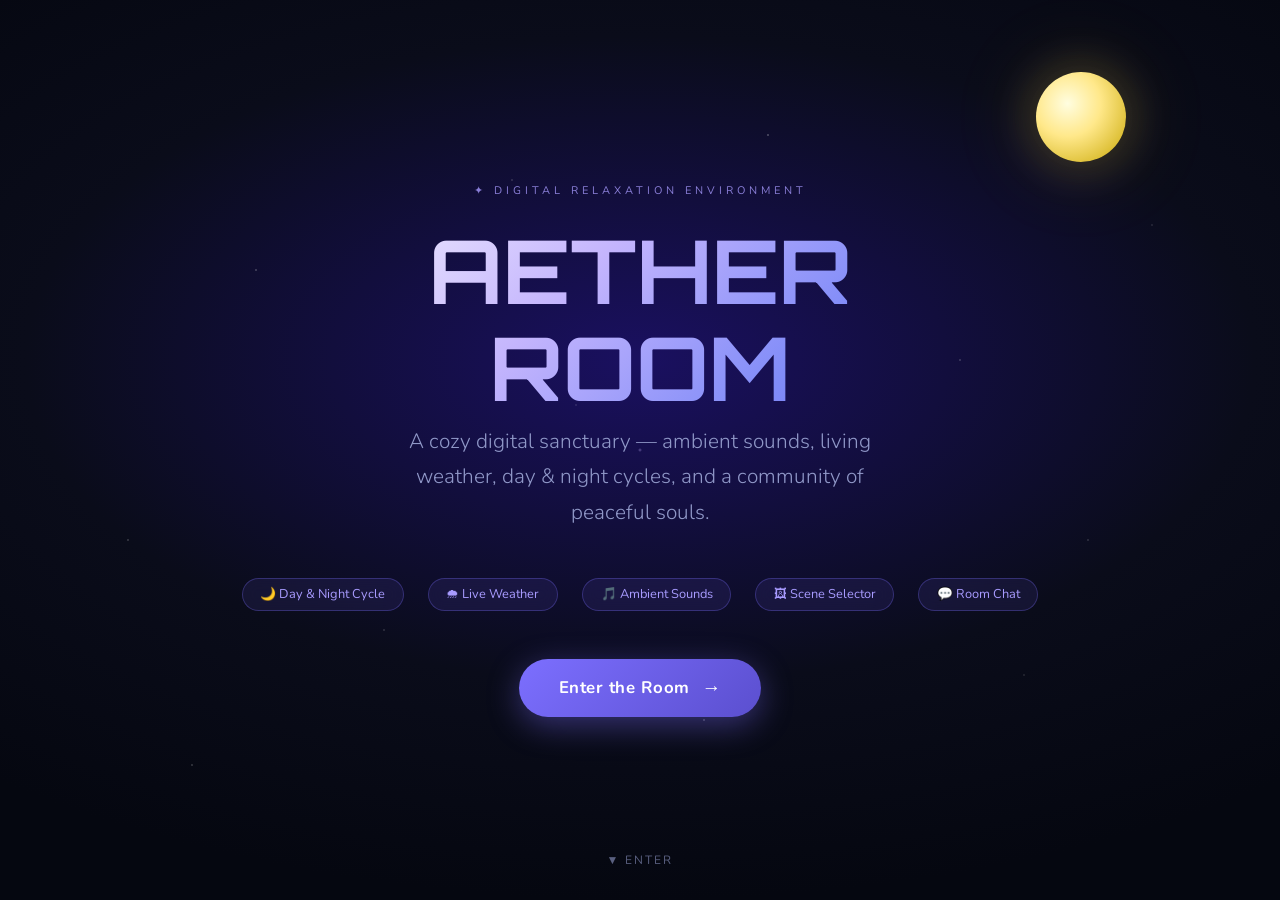
==== index.html @ 2eb0b2a2 "sample html added" ====
<!DOCTYPE html>
<html lang="en">
<head>
<meta charset="UTF-8">
<meta name="viewport" content="width=device-width, initial-scale=1.0">
<title>Aether Room – Digital Relaxation Environment</title>
<link rel="preconnect" href="https://fonts.googleapis.com">
<link href="https://fonts.googleapis.com/css2?family=Nunito:wght@300;400;600;700;800&family=Orbitron:wght@400;700&family=Crimson+Pro:ital,wght@0,300;0,400;1,300&display=swap" rel="stylesheet">
<style>
  :root {
    --c-bg: #0d0f1a;
    --c-bg2: #13172b;
    --c-bg3: #1a1f38;
    --c-panel: rgba(20, 25, 50, 0.85);
    --c-border: rgba(140, 160, 255, 0.15);
    --c-border2: rgba(140, 160, 255, 0.3);
    --c-purple: #7c6fff;
    --c-purple2: #a89bff;
    --c-yellow: #ffe57a;
    --c-yellow2: #ffd04a;
    --c-blue: #5ab0ff;
    --c-teal: #4de6d0;
    --c-text: #e2e6ff;
    --c-text2: #9098c8;
    --c-muted: #5a6080;
    --radius: 12px;
    --radius-sm: 8px;
    --transition: 0.4s cubic-bezier(0.4, 0, 0.2, 1);
    --font-main: 'Nunito', sans-serif;
    --font-display: 'Orbitron', monospace;
    --font-book: 'Crimson Pro', serif;
  }

  * { margin: 0; padding: 0; box-sizing: border-box; }

  body {
    font-family: var(--font-main);
    background: var(--c-bg);
    color: var(--c-text);
    overflow-x: hidden;
    min-height: 100vh;
  }

  /* ========= LANDING PAGE ========= */
  #landing {
    min-height: 100vh;
    display: flex;
    flex-direction: column;
    align-items: center;
    justify-content: center;
    position: relative;
    overflow: hidden;
    background: radial-gradient(ellipse 80% 60% at 50% 40%, #1a1060 0%, #0a0c1a 60%, #050710 100%);
  }

  .stars-bg {
    position: absolute; inset: 0;
    background-image:
      radial-gradient(1px 1px at 20% 30%, rgba(255,255,255,0.6) 0%, transparent 100%),
      radial-gradient(1px 1px at 40% 20%, rgba(255,255,255,0.4) 0%, transparent 100%),
      radial-gradient(1px 1px at 60% 15%, rgba(255,255,255,0.7) 0%, transparent 100%),
      radial-gradient(1px 1px at 75% 40%, rgba(255,255,255,0.5) 0%, transparent 100%),
      radial-gradient(1px 1px at 90% 25%, rgba(255,255,255,0.3) 0%, transparent 100%),
      radial-gradient(1px 1px at 10% 60%, rgba(255,255,255,0.5) 0%, transparent 100%),
      radial-gradient(1px 1px at 30% 70%, rgba(255,255,255,0.4) 0%, transparent 100%),
      radial-gradient(1px 1px at 55% 80%, rgba(255,255,255,0.6) 0%, transparent 100%),
      radial-gradient(1px 1px at 80% 75%, rgba(255,255,255,0.3) 0%, transparent 100%),
      radial-gradient(1px 1px at 15% 85%, rgba(255,255,255,0.5) 0%, transparent 100%),
      radial-gradient(2px 2px at 50% 50%, rgba(200,180,255,0.4) 0%, transparent 100%),
      radial-gradient(1px 1px at 85% 60%, rgba(255,255,255,0.4) 0%, transparent 100%),
      radial-gradient(1px 1px at 45% 45%, rgba(255,255,255,0.3) 0%, transparent 100%);
  }

  .landing-moon {
    position: absolute;
    top: 8%;
    right: 12%;
    width: 90px; height: 90px;
    border-radius: 50%;
    background: radial-gradient(circle at 35% 35%, #fffde0 0%, #ffe88a 40%, #c8a600 100%);
    box-shadow: 0 0 40px 10px rgba(255,220,80,0.15), 0 0 80px 20px rgba(255,200,50,0.08);
    animation: moonFloat 6s ease-in-out infinite;
  }

  @keyframes moonFloat {
    0%, 100% { transform: translateY(0px); }
    50% { transform: translateY(-12px); }
  }

  .landing-content {
    position: relative;
    z-index: 2;
    text-align: center;
    padding: 2rem;
  }

  .landing-tag {
    font-size: 11px;
    letter-spacing: 4px;
    text-transform: uppercase;
    color: var(--c-purple2);
    margin-bottom: 1.5rem;
    opacity: 0.8;
  }

  .landing-title {
    font-family: var(--font-display);
    font-size: clamp(2.8rem, 8vw, 5.5rem);
    font-weight: 700;
    line-height: 1.1;
    background: linear-gradient(135deg, #fff 0%, #c4b5fd 40%, #818cf8 70%, #6366f1 100%);
    -webkit-background-clip: text;
    -webkit-text-fill-color: transparent;
    background-clip: text;
    margin-bottom: 0.5rem;
    animation: titleGlow 3s ease-in-out infinite alternate;
  }

  @keyframes titleGlow {
    from { filter: drop-shadow(0 0 20px rgba(139,92,246,0.3)); }
    to { filter: drop-shadow(0 0 40px rgba(139,92,246,0.6)); }
  }

  .landing-sub {
    font-size: clamp(1rem, 2.5vw, 1.3rem);
    color: var(--c-text2);
    font-weight: 300;
    margin-bottom: 3rem;
    max-width: 500px;
    margin-left: auto;
    margin-right: auto;
    line-height: 1.7;
  }

  .features-row {
    display: flex;
    gap: 1.5rem;
    justify-content: center;
    flex-wrap: wrap;
    margin-bottom: 3rem;
  }

  .feature-chip {
    background: rgba(124,111,255,0.1);
    border: 1px solid rgba(124,111,255,0.3);
    border-radius: 100px;
    padding: 0.4rem 1.1rem;
    font-size: 0.8rem;
    color: var(--c-purple2);
    backdrop-filter: blur(8px);
  }

  .enter-btn {
    display: inline-flex;
    align-items: center;
    gap: 0.75rem;
    background: linear-gradient(135deg, var(--c-purple) 0%, #5b4fcf 100%);
    border: none;
    border-radius: 100px;
    padding: 1rem 2.5rem;
    font-family: var(--font-main);
    font-size: 1.05rem;
    font-weight: 700;
    color: #fff;
    cursor: pointer;
    transition: all 0.3s ease;
    box-shadow: 0 8px 32px rgba(124,111,255,0.4);
    letter-spacing: 0.5px;
  }

  .enter-btn:hover {
    transform: translateY(-3px);
    box-shadow: 0 16px 40px rgba(124,111,255,0.55);
  }

  .enter-btn .arrow { font-size: 1.2rem; transition: transform 0.3s; }
  .enter-btn:hover .arrow { transform: translateX(5px); }

  .landing-scroll-hint {
    position: absolute;
    bottom: 2rem;
    left: 50%;
    transform: translateX(-50%);
    color: var(--c-muted);
    font-size: 0.75rem;
    letter-spacing: 2px;
    animation: bounce 2s ease-in-out infinite;
  }

  @keyframes bounce {
    0%, 100% { transform: translateX(-50%) translateY(0); }
    50% { transform: translateX(-50%) translateY(8px); }
  }

  /* ========= MAIN ROOM ========= */
  #room-page {
    display: none;
    min-height: 100vh;
    flex-direction: column;
    position: relative;
  }

  /* TIME-OF-DAY BACKGROUNDS */
  .room-bg {
    position: fixed; inset: 0; z-index: 0;
    transition: background 4s ease, filter 4s ease;
  }

  .room-bg.morning {
    background: linear-gradient(180deg, #ffddb3 0%, #ffb347 30%, #e87a2a 60%, #c45c1a 100%);
  }
  .room-bg.afternoon {
    background: linear-gradient(180deg, #87ceeb 0%, #5ba8d4 40%, #3e8fbe 100%);
  }
  .room-bg.evening {
    background: linear-gradient(180deg, #1a0a3a 0%, #3d1060 30%, #7a2e8a 50%, #c05040 80%, #e07030 100%);
  }
  .room-bg.night {
    background: linear-gradient(180deg, #020510 0%, #060c24 40%, #0a1240 100%);
  }

  /* Weather overlay */
  .weather-overlay {
    position: fixed; inset: 0; z-index: 1;
    pointer-events: none;
    overflow: hidden;
  }

  /* Rain */
  .rain-container { position: absolute; inset: 0; }
  .raindrop {
    position: absolute;
    top: -20px;
    width: 1.5px;
    background: linear-gradient(to bottom, transparent, rgba(160,200,255,0.6));
    animation: fall linear infinite;
    border-radius: 0 0 2px 2px;
  }

  @keyframes fall {
    to { transform: translateY(110vh) translateX(-20px); }
  }

  /* Snow */
  .snowflake {
    position: absolute;
    top: -10px;
    width: 6px; height: 6px;
    background: rgba(255,255,255,0.85);
    border-radius: 50%;
    animation: snowFall linear infinite;
  }

  @keyframes snowFall {
    to { transform: translateY(110vh) translateX(40px); opacity: 0; }
  }

  /* Thunder flash */
  .thunder-flash {
    position: fixed; inset: 0; z-index: 2;
    background: rgba(255,255,255,0.85);
    pointer-events: none;
    opacity: 0;
  }

  /* ========= ROOM CONTENT ========= */
  .room-wrapper {
    position: relative; z-index: 10;
    display: flex;
    flex-direction: column;
    min-height: 100vh;
  }

  /* Top Bar */
  .top-bar {
    display: flex;
    align-items: center;
    justify-content: space-between;
    padding: 1rem 1.5rem;
    background: var(--c-panel);
    backdrop-filter: blur(20px);
    border-bottom: 1px solid var(--c-border);
  }

  .top-bar-logo {
    font-family: var(--font-display);
    font-size: 1.1rem;
    font-weight: 700;
    color: var(--c-purple2);
    letter-spacing: 2px;
  }

  .top-bar-clock {
    font-family: var(--font-display);
    font-size: 1rem;
    color: var(--c-yellow);
    letter-spacing: 2px;
  }

  .top-bar-actions {
    display: flex;
    gap: 0.5rem;
    align-items: center;
  }

  .icon-btn {
    background: rgba(255,255,255,0.06);
    border: 1px solid var(--c-border);
    border-radius: var(--radius-sm);
    color: var(--c-text2);
    cursor: pointer;
    width: 36px; height: 36px;
    display: flex; align-items: center; justify-content: center;
    font-size: 1.1rem;
    transition: all 0.2s;
  }

  .icon-btn:hover {
    background: rgba(124,111,255,0.15);
    color: var(--c-purple2);
    border-color: var(--c-border2);
  }

  /* Scene Selector */
  .scene-bar {
    display: flex;
    gap: 0.5rem;
    padding: 0.75rem 1.5rem;
    background: rgba(10,12,28,0.7);
    backdrop-filter: blur(10px);
    border-bottom: 1px solid var(--c-border);
    overflow-x: auto;
    scrollbar-width: none;
  }
  .scene-bar::-webkit-scrollbar { display: none; }

  .scene-btn {
    flex-shrink: 0;
    background: rgba(255,255,255,0.05);
    border: 1px solid var(--c-border);
    border-radius: 100px;
    padding: 0.4rem 1rem;
    font-family: var(--font-main);
    font-size: 0.8rem;
    color: var(--c-text2);
    cursor: pointer;
    transition: all 0.2s;
    white-space: nowrap;
  }

  .scene-btn:hover, .scene-btn.active {
    background: rgba(124,111,255,0.2);
    border-color: var(--c-purple);
    color: var(--c-purple2);
  }

  /* Main Room Area */
  .room-main {
    flex: 1;
    display: grid;
    grid-template-columns: 1fr 320px;
    gap: 0;
    padding: 1.5rem;
    gap: 1.5rem;
    align-items: start;
  }

  /* Pixel Art Room */
  .pixel-room {
    position: relative;
    background: var(--room-bg, rgba(15, 18, 40, 0.75));
    border: 1px solid var(--c-border);
    border-radius: var(--radius);
    padding: 2rem;
    backdrop-filter: blur(20px);
    min-height: 480px;
    overflow: hidden;
    transition: --room-bg 1s;
  }

  /* Room floor */
  .room-floor {
    position: absolute;
    bottom: 0; left: 0; right: 0;
    height: 35%;
    background: var(--floor-color, rgba(25,30,60,0.8));
    border-top: 2px solid rgba(140,160,255,0.1);
  }

  .room-wall {
    position: absolute;
    top: 0; left: 0; right: 0;
    height: 65%;
    background: var(--wall-color, rgba(15,18,40,0.6));
  }

  /* WINDOW */
  .room-window {
    position: absolute;
    top: 1.5rem; left: 50%;
    transform: translateX(-50%);
    width: 180px; height: 140px;
    cursor: pointer;
    z-index: 5;
  }

  .window-frame {
    width: 100%; height: 100%;
    border: 4px solid #6a5acd;
    border-radius: 8px 8px 4px 4px;
    position: relative;
    overflow: hidden;
    background: #1a2040;
    box-shadow: inset 0 0 20px rgba(100,140,255,0.15), 0 0 0 6px rgba(50,40,120,0.5);
  }

  .window-sky {
    width: 100%; height: 100%;
    transition: background 3s ease;
    position: relative;
    overflow: hidden;
  }

  .window-cross-h, .window-cross-v {
    position: absolute;
    background: #5a4ab8;
    z-index: 2;
  }
  .window-cross-h { left: 0; right: 0; top: 50%; height: 4px; margin-top: -2px; }
  .window-cross-v { top: 0; bottom: 0; left: 50%; width: 4px; margin-left: -2px; }

  .window-label {
    position: absolute;
    bottom: -1.6rem;
    left: 50%; transform: translateX(-50%);
    font-size: 0.65rem;
    color: var(--c-muted);
    white-space: nowrap;
    letter-spacing: 1px;
  }

  /* LAMP */
  .room-lamp {
    position: absolute;
    right: 2.5rem;
    bottom: 35%;
    cursor: pointer;
    z-index: 5;
  }

  .lamp-pole {
    width: 6px;
    height: 80px;
    background: linear-gradient(to bottom, #8a7a50, #5a4a30);
    margin: 0 auto;
    border-radius: 3px;
  }

  .lamp-shade {
    width: 44px; height: 28px;
    background: linear-gradient(to bottom, #d4a830, #b08420);
    border-radius: 4px 4px 16px 16px;
    margin: 0 auto;
    position: relative;
    transition: background 0.5s, box-shadow 0.5s;
  }

  .lamp-shade::after {
    content: '';
    position: absolute;
    bottom: -8px; left: 50%;
    transform: translateX(-50%);
    width: 16px; height: 16px;
    border-radius: 50%;
    background: #fff8d0;
    box-shadow: 0 0 20px 8px var(--lamp-glow, rgba(255,220,80,0.5));
  }

  .lamp-base {
    width: 24px; height: 8px;
    background: #5a4a30;
    border-radius: 4px;
    margin: 0 auto;
  }

  /* SOFA */
  .room-sofa {
    position: absolute;
    bottom: 35%;
    left: 50%;
    transform: translateX(-50%);
  }

  .sofa-back {
    width: 160px; height: 50px;
    background: linear-gradient(to bottom, #4a3580, #352460);
    border-radius: 10px 10px 0 0;
    position: relative;
    left: 0;
  }

  .sofa-seat {
    width: 180px; height: 35px;
    background: linear-gradient(to bottom, #5a4595, #3d2a70);
    border-radius: 4px;
    margin-top: -2px;
    position: relative;
    left: -10px;
  }

  .sofa-arm-left, .sofa-arm-right {
    position: absolute;
    width: 18px; height: 55px;
    background: linear-gradient(to bottom, #4a3580, #352460);
    border-radius: 6px;
    top: 0;
  }
  .sofa-arm-left { left: -18px; }
  .sofa-arm-right { right: -18px; }

  /* CAT */
  .room-cat {
    position: absolute;
    bottom: calc(35% + 28px);
    left: 50%;
    transform: translateX(-50%) translateX(30px);
    cursor: pointer;
    z-index: 6;
    transition: transform 0.1s;
  }

  .room-cat:hover { transform: translateX(calc(-50% + 30px)) scale(1.1); }
  .room-cat.purring { animation: purr 0.1s ease-in-out 5; }

  @keyframes purr {
    0%, 100% { transform: translateX(calc(-50% + 30px)) scale(1); }
    50% { transform: translateX(calc(-50% + 30px)) scale(1.05) rotate(2deg); }
  }

  .cat-svg { display: block; }

  /* RADIO */
  .room-radio {
    position: absolute;
    left: 2rem;
    bottom: calc(35% + 40px);
    cursor: pointer;
    z-index: 5;
    transition: transform 0.2s;
  }
  .room-radio:hover { transform: scale(1.05); }

  .radio-body {
    width: 70px; height: 40px;
    background: linear-gradient(135deg, #4a3020, #2a1810);
    border-radius: 6px;
    position: relative;
    border: 2px solid #6a4030;
  }

  .radio-speaker {
    position: absolute;
    left: 6px; top: 6px;
    width: 24px; height: 28px;
    background: repeating-linear-gradient(
      0deg, transparent, transparent 3px, rgba(0,0,0,0.3) 3px, rgba(0,0,0,0.3) 4px
    );
    border: 1px solid #3a2010;
    border-radius: 2px;
  }

  .radio-dial {
    position: absolute;
    right: 8px; top: 8px;
    width: 12px; height: 12px;
    background: radial-gradient(circle at 40% 40%, #ffcc00, #cc8800);
    border-radius: 50%;
  }

  .radio-antenna {
    position: absolute;
    top: -22px; right: 8px;
    width: 2px; height: 22px;
    background: linear-gradient(to top, #6a4030, #aaa);
    border-radius: 1px;
    transform: rotate(10deg);
    transform-origin: bottom;
  }

  /* BOOKSHELF */
  .room-bookshelf {
    position: absolute;
    left: 2rem;
    top: 1.5rem;
    cursor: pointer;
    z-index: 5;
    transition: transform 0.2s;
  }
  .room-bookshelf:hover { transform: scale(1.02); }

  .shelf-wood {
    width: 90px; height: 8px;
    background: linear-gradient(to bottom, #8a6030, #5a3820);
    border-radius: 2px;
    margin-bottom: 2px;
  }

  .shelf-books {
    display: flex;
    gap: 2px;
    align-items: flex-end;
    padding: 0 4px;
    margin-bottom: 2px;
  }

  .book {
    width: 10px;
    border-radius: 1px 1px 0 0;
    transition: transform 0.2s;
  }
  .book:hover { transform: translateY(-3px); }

  .room-bookshelf:hover .book:nth-child(2) { transform: translateY(-4px); }
  .room-bookshelf:hover .book:nth-child(4) { transform: translateY(-3px); }

  /* ======= RIGHT PANEL ======= */
  .right-panel {
    display: flex;
    flex-direction: column;
    gap: 1rem;
  }

  .panel-card {
    background: var(--c-panel);
    border: 1px solid var(--c-border);
    border-radius: var(--radius);
    padding: 1rem;
    backdrop-filter: blur(20px);
  }

  .panel-title {
    font-size: 0.7rem;
    letter-spacing: 3px;
    text-transform: uppercase;
    color: var(--c-muted);
    margin-bottom: 0.75rem;
  }

  /* Sound Controls */
  .sound-grid {
    display: grid;
    grid-template-columns: 1fr 1fr;
    gap: 0.5rem;
  }

  .sound-btn {
    background: rgba(255,255,255,0.04);
    border: 1px solid var(--c-border);
    border-radius: var(--radius-sm);
    padding: 0.6rem 0.5rem;
    cursor: pointer;
    font-family: var(--font-main);
    font-size: 0.75rem;
    color: var(--c-text2);
    transition: all 0.2s;
    display: flex;
    align-items: center;
    gap: 0.4rem;
    text-align: left;
  }

  .sound-btn:hover {
    background: rgba(124,111,255,0.12);
    border-color: var(--c-purple);
    color: var(--c-text);
  }

  .sound-btn.playing {
    background: rgba(124,111,255,0.2);
    border-color: var(--c-purple);
    color: var(--c-purple2);
  }

  .sound-btn .sound-icon { font-size: 1rem; }

  .volume-row {
    display: flex;
    align-items: center;
    gap: 0.75rem;
    margin-top: 0.75rem;
  }

  .volume-row label { font-size: 0.75rem; color: var(--c-muted); flex-shrink: 0; }

  .vol-slider {
    flex: 1;
    -webkit-appearance: none;
    height: 4px;
    background: rgba(255,255,255,0.1);
    border-radius: 2px;
    outline: none;
    cursor: pointer;
  }

  .vol-slider::-webkit-slider-thumb {
    -webkit-appearance: none;
    width: 14px; height: 14px;
    border-radius: 50%;
    background: var(--c-purple);
    cursor: pointer;
    box-shadow: 0 0 6px rgba(124,111,255,0.6);
  }

  /* Lamp moods */
  .mood-grid {
    display: grid;
    grid-template-columns: repeat(4, 1fr);
    gap: 0.4rem;
  }

  .mood-btn {
    border: none;
    border-radius: var(--radius-sm);
    height: 32px;
    cursor: pointer;
    transition: all 0.2s;
    position: relative;
    overflow: hidden;
  }

  .mood-btn::after {
    content: attr(data-label);
    position: absolute;
    inset: 0;
    display: flex;
    align-items: center;
    justify-content: center;
    font-size: 0.6rem;
    font-weight: 700;
    letter-spacing: 0.5px;
  }

  .mood-btn:hover { transform: scale(1.05); box-shadow: 0 4px 12px rgba(0,0,0,0.3); }
  .mood-btn.active { box-shadow: 0 0 0 2px #fff3, 0 4px 12px rgba(0,0,0,0.4); }

  /* Weather */
  .weather-row {
    display: flex;
    gap: 0.4rem;
    flex-wrap: wrap;
  }

  .weather-btn {
    background: rgba(255,255,255,0.05);
    border: 1px solid var(--c-border);
    border-radius: 100px;
    padding: 0.35rem 0.8rem;
    cursor: pointer;
    font-family: var(--font-main);
    font-size: 0.75rem;
    color: var(--c-text2);
    transition: all 0.2s;
  }

  .weather-btn:hover, .weather-btn.active {
    background: rgba(90,176,255,0.15);
    border-color: var(--c-blue);
    color: var(--c-blue);
  }

  /* Upload */
  .upload-area {
    border: 1px dashed var(--c-border2);
    border-radius: var(--radius-sm);
    padding: 1rem;
    text-align: center;
    cursor: pointer;
    transition: all 0.2s;
    background: rgba(255,255,255,0.02);
  }

  .upload-area:hover {
    border-color: var(--c-purple);
    background: rgba(124,111,255,0.05);
  }

  .upload-area p { font-size: 0.8rem; color: var(--c-muted); margin-top: 0.3rem; }
  .upload-area .upload-icon { font-size: 1.5rem; }

  #fileInput { display: none; }

  /* Chat */
  .chat-msgs {
    height: 150px;
    overflow-y: auto;
    margin-bottom: 0.5rem;
    scrollbar-width: thin;
    scrollbar-color: var(--c-border) transparent;
    padding-right: 4px;
  }

  .chat-msgs::-webkit-scrollbar { width: 3px; }
  .chat-msgs::-webkit-scrollbar-track { background: transparent; }
  .chat-msgs::-webkit-scrollbar-thumb { background: var(--c-border); border-radius: 2px; }

  .chat-msg {
    margin-bottom: 0.5rem;
    font-size: 0.8rem;
    line-height: 1.5;
    animation: msgSlide 0.2s ease;
  }

  @keyframes msgSlide {
    from { opacity: 0; transform: translateY(8px); }
    to { opacity: 1; transform: translateY(0); }
  }

  .chat-user { color: var(--c-purple2); font-weight: 700; }
  .chat-text { color: var(--c-text2); }

  .chat-input-row {
    display: flex;
    gap: 0.5rem;
  }

  .chat-input {
    flex: 1;
    background: rgba(255,255,255,0.06);
    border: 1px solid var(--c-border);
    border-radius: var(--radius-sm);
    padding: 0.5rem 0.75rem;
    font-family: var(--font-main);
    font-size: 0.8rem;
    color: var(--c-text);
    outline: none;
    transition: border-color 0.2s;
  }

  .chat-input:focus { border-color: var(--c-purple); }
  .chat-input::placeholder { color: var(--c-muted); }

  .chat-send {
    background: var(--c-purple);
    border: none;
    border-radius: var(--radius-sm);
    width: 36px; height: 36px;
    cursor: pointer;
    color: #fff;
    font-size: 1rem;
    transition: all 0.2s;
    display: flex; align-items: center; justify-content: center;
  }
  .chat-send:hover { background: var(--c-purple2); transform: scale(1.05); }

  /* Day cycle indicator */
  .day-indicator {
    display: flex;
    gap: 0.3rem;
    align-items: center;
  }

  .day-dot {
    width: 8px; height: 8px;
    border-radius: 50%;
    background: rgba(255,255,255,0.15);
    transition: all 0.5s;
  }
  .day-dot.active {
    width: 10px; height: 10px;
    background: var(--c-yellow);
    box-shadow: 0 0 8px rgba(255,228,122,0.7);
  }

  .day-label {
    font-size: 0.7rem;
    color: var(--c-muted);
    margin-left: 0.3rem;
  }

  /* Overlay modals */
  .overlay-modal {
    position: fixed; inset: 0;
    background: rgba(0,0,0,0.7);
    backdrop-filter: blur(8px);
    z-index: 100;
    display: none;
    align-items: center;
    justify-content: center;
    padding: 1rem;
  }

  .overlay-modal.open { display: flex; }

  .modal-card {
    background: var(--c-bg2);
    border: 1px solid var(--c-border2);
    border-radius: var(--radius);
    padding: 1.5rem;
    max-width: 460px;
    width: 100%;
    max-height: 80vh;
    overflow-y: auto;
    position: relative;
  }

  .modal-title {
    font-family: var(--font-display);
    font-size: 1rem;
    color: var(--c-purple2);
    margin-bottom: 1rem;
    letter-spacing: 2px;
  }

  .modal-close {
    position: absolute;
    top: 1rem; right: 1rem;
    background: rgba(255,255,255,0.08);
    border: 1px solid var(--c-border);
    border-radius: 6px;
    color: var(--c-text2);
    cursor: pointer;
    width: 28px; height: 28px;
    font-size: 1rem;
    display: flex; align-items: center; justify-content: center;
  }
  .modal-close:hover { color: var(--c-text); }

  /* Quote display */
  .quote-text {
    font-family: var(--font-book);
    font-size: 1.15rem;
    color: var(--c-text);
    line-height: 1.7;
    font-style: italic;
    margin-bottom: 0.5rem;
  }
  .quote-author {
    font-size: 0.8rem;
    color: var(--c-muted);
    text-align: right;
  }

  .quote-list { display: flex; flex-direction: column; gap: 1rem; }
  .quote-item {
    border-left: 2px solid var(--c-purple);
    padding-left: 0.75rem;
  }

  /* Scene video */
  .scene-video {
    position: fixed; inset: 0; z-index: -1;
    width: 100%; height: 100%;
    object-fit: cover;
    opacity: 0.3;
    pointer-events: none;
  }

  /* Notification toast */
  .toast {
    position: fixed;
    bottom: 2rem;
    left: 50%;
    transform: translateX(-50%) translateY(100px);
    background: var(--c-bg3);
    border: 1px solid var(--c-border2);
    border-radius: 100px;
    padding: 0.6rem 1.5rem;
    font-size: 0.85rem;
    color: var(--c-text);
    z-index: 200;
    transition: transform 0.4s cubic-bezier(0.34,1.56,0.64,1);
    pointer-events: none;
    white-space: nowrap;
  }

  .toast.show {
    transform: translateX(-50%) translateY(0);
  }

  /* Room atmosphere overlays for lamp modes */
  .atmo-overlay {
    position: absolute; inset: 0;
    pointer-events: none;
    border-radius: var(--radius);
    transition: background 0.8s ease;
    z-index: 1;
  }

  /* Scrollbar for modal */
  .modal-card::-webkit-scrollbar { width: 4px; }
  .modal-card::-webkit-scrollbar-track { background: transparent; }
  .modal-card::-webkit-scrollbar-thumb { background: var(--c-border); border-radius: 2px; }

  /* Responsive */
  @media (max-width: 768px) {
    .room-main {
      grid-template-columns: 1fr;
      padding: 0.75rem;
      gap: 0.75rem;
    }
    .pixel-room { min-height: 340px; padding: 1.5rem; }
    .room-window { width: 130px; height: 100px; }
    .sofa-back { width: 120px; }
    .sofa-seat { width: 140px; }
    .room-lamp { right: 1.5rem; }
  }

  @media (max-width: 480px) {
    .top-bar { padding: 0.75rem 1rem; }
    .top-bar-logo { font-size: 0.85rem; }
    .top-bar-clock { font-size: 0.8rem; }
    .features-row { gap: 0.75rem; }
    .landing-title { font-size: 2.5rem; }
  }

  /* Playing animation for sound buttons */
  @keyframes pulse-ring {
    0% { box-shadow: 0 0 0 0 rgba(124,111,255,0.4); }
    70% { box-shadow: 0 0 0 8px rgba(124,111,255,0); }
    100% { box-shadow: 0 0 0 0 rgba(124,111,255,0); }
  }

  .sound-btn.playing { animation: pulse-ring 2s ease-in-out infinite; }

  /* Sleeping cat z letters */
  .zzz {
    position: absolute;
    font-size: 0.7rem;
    color: var(--c-purple2);
    opacity: 0;
    animation: zzz 3s ease-in-out infinite;
  }
  .zzz:nth-child(2) { animation-delay: 1s; font-size: 0.85rem; }
  .zzz:nth-child(3) { animation-delay: 2s; font-size: 1rem; }

  @keyframes zzz {
    0% { opacity: 0; transform: translateY(0) translateX(0); }
    30% { opacity: 0.8; }
    100% { opacity: 0; transform: translateY(-30px) translateX(10px); }
  }
</style>
</head>
<body>

<!-- ============ LANDING PAGE ============ -->
<div id="landing">
  <div class="stars-bg"></div>
  <div class="landing-moon"></div>

  <div class="landing-content">
    <p class="landing-tag">✦ Digital Relaxation Environment</p>
    <h1 class="landing-title">AETHER<br>ROOM</h1>
    <p class="landing-sub">A cozy digital sanctuary — ambient sounds, living weather, day &amp; night cycles, and a community of peaceful souls.</p>

    <div class="features-row">
      <span class="feature-chip">🌙 Day &amp; Night Cycle</span>
      <span class="feature-chip">🌧 Live Weather</span>
      <span class="feature-chip">🎵 Ambient Sounds</span>
      <span class="feature-chip">🖼 Scene Selector</span>
      <span class="feature-chip">💬 Room Chat</span>
    </div>

    <button class="enter-btn" onclick="enterRoom()">
      Enter the Room <span class="arrow">→</span>
    </button>
  </div>

  <p class="landing-scroll-hint">▼ ENTER</p>
</div>

<!-- ============ ROOM PAGE ============ -->
<div id="room-page">
  <!-- Animated background -->
  <div class="room-bg night" id="roomBg"></div>
  <!-- Weather overlay -->
  <div class="weather-overlay" id="weatherOverlay">
    <div class="rain-container" id="rainContainer"></div>
    <div class="thunder-flash" id="thunderFlash"></div>
  </div>

  <div class="room-wrapper">
    <!-- TOP BAR -->
    <div class="top-bar">
      <span class="top-bar-logo">⬡ AETHER</span>
      <div class="day-indicator">
        <div class="day-dot" id="dot-morning" title="Morning"></div>
        <div class="day-dot" id="dot-afternoon" title="Afternoon"></div>
        <div class="day-dot" id="dot-evening" title="Evening"></div>
        <div class="day-dot" id="dot-night" title="Night"></div>
        <span class="day-label" id="dayLabel">Night</span>
      </div>
      <div class="top-bar-clock" id="clockDisplay">00:00</div>
      <div class="top-bar-actions">
        <button class="icon-btn" onclick="toggleFullscreen()" title="Fullscreen">⛶</button>
        <button class="icon-btn" onclick="goHome()" title="Home">⌂</button>
      </div>
    </div>

    <!-- SCENE BAR -->
    <div class="scene-bar">
      <button class="scene-btn active" onclick="setScene('cozy', this)">🪑 Cozy Room</button>
      <button class="scene-btn" onclick="setScene('anime', this)">🌸 Anime Room</button>
      <button class="scene-btn" onclick="setScene('drift', this)">🚗 Drift Room</button>
      <button class="scene-btn" onclick="setScene('nature', this)">🌿 Nature Room</button>
      <button class="scene-btn" onclick="setScene('city', this)">🌃 Night City</button>
    </div>

    <!-- MAIN LAYOUT -->
    <div class="room-main">

      <!-- PIXEL ART ROOM -->
      <div class="pixel-room" id="pixelRoom">
        <div class="room-wall" id="roomWall"></div>
        <div class="room-floor" id="roomFloor"></div>
        <div class="atmo-overlay" id="atmoOverlay"></div>

        <!-- WINDOW (click for weather) -->
        <div class="room-window" onclick="cycleWeather()" id="roomWindow">
          <div class="window-frame">
            <div class="window-sky" id="windowSky">
              <!-- stars or sun drawn by JS -->
            </div>
            <div class="window-cross-h"></div>
            <div class="window-cross-v"></div>
          </div>
          <span class="window-label">click to change weather</span>
        </div>

        <!-- BOOKSHELF -->
        <div class="room-bookshelf" onclick="openBookshelf()" title="Open bookshelf">
          <div class="shelf-wood"></div>
          <div class="shelf-books">
            <div class="book" style="height:38px;background:#c0392b;"></div>
            <div class="book" style="height:44px;background:#2980b9;"></div>
            <div class="book" style="height:36px;background:#27ae60;"></div>
            <div class="book" style="height:48px;background:#8e44ad;"></div>
            <div class="book" style="height:40px;background:#d35400;"></div>
            <div class="book" style="height:35px;background:#16a085;"></div>
            <div class="book" style="height:42px;background:#f39c12;"></div>
          </div>
          <div class="shelf-wood"></div>
          <div class="shelf-books">
            <div class="book" style="height:32px;background:#2c3e50;"></div>
            <div class="book" style="height:40px;background:#e74c3c;"></div>
            <div class="book" style="height:36px;background:#1abc9c;"></div>
            <div class="book" style="height:38px;background:#9b59b6;"></div>
            <div class="book" style="height:30px;background:#3498db;"></div>
          </div>
          <div class="shelf-wood"></div>
        </div>

        <!-- LAMP -->
        <div class="room-lamp" onclick="cycleLamp()" title="Change lamp mood" id="roomLamp">
          <div class="lamp-shade" id="lampShade"></div>
          <div class="lamp-pole"></div>
          <div class="lamp-base"></div>
        </div>

        <!-- SOFA -->
        <div class="room-sofa" id="roomSofa">
          <div style="position:relative;">
            <div class="sofa-back"></div>
            <div class="sofa-arm-left"></div>
            <div class="sofa-arm-right"></div>
          </div>
          <div class="sofa-seat"></div>
        </div>

        <!-- CAT -->
        <div class="room-cat" id="roomCat" onclick="petCat()" title="Pet the cat 🐱">
          <svg class="cat-svg" width="64" height="40" viewBox="0 0 64 40">
            <!-- cat body -->
            <ellipse cx="32" cy="28" rx="22" ry="11" fill="#b8a090"/>
            <!-- cat head -->
            <ellipse cx="44" cy="18" rx="13" ry="11" fill="#c4b0a0"/>
            <!-- ears -->
            <polygon points="35,10 31,3 38,8" fill="#c4b0a0"/>
            <polygon points="35,10 32,5 38,8" fill="#f0a0a0"/>
            <polygon points="50,9 55,2 52,9" fill="#c4b0a0"/>
            <polygon points="50,9 54,3 52,9" fill="#f0a0a0"/>
            <!-- eyes closed/sleeping -->
            <path d="M39 18 Q41 16 43 18" stroke="#5a3a2a" stroke-width="1.5" fill="none"/>
            <path d="M48 17 Q50 15 52 17" stroke="#5a3a2a" stroke-width="1.5" fill="none"/>
            <!-- nose -->
            <polygon points="46,21 44,23 48,23" fill="#e08090"/>
            <!-- whiskers -->
            <line x1="46" y1="22" x2="34" y2="20" stroke="#b0a090" stroke-width="0.7"/>
            <line x1="46" y1="23" x2="34" y2="25" stroke="#b0a090" stroke-width="0.7"/>
            <line x1="46" y1="22" x2="58" y2="20" stroke="#b0a090" stroke-width="0.7"/>
            <line x1="46" y1="23" x2="58" y2="25" stroke="#b0a090" stroke-width="0.7"/>
            <!-- tail -->
            <path d="M10 28 Q4 20 8 14 Q12 8 10 4" stroke="#b8a090" stroke-width="5" fill="none" stroke-linecap="round"/>
          </svg>
          <!-- zzz -->
          <span class="zzz" style="top:-10px;left:50px;">z</span>
          <span class="zzz" style="top:-18px;left:56px;">z</span>
          <span class="zzz" style="top:-28px;left:62px;">z</span>
        </div>

        <!-- RADIO -->
        <div class="room-radio" onclick="openSounds()" title="Open sound menu" id="roomRadio">
          <div class="radio-body">
            <div class="radio-antenna"></div>
            <div class="radio-speaker"></div>
            <div class="radio-dial"></div>
            <!-- LED indicator -->
            <div id="radioLed" style="position:absolute;bottom:6px;right:8px;width:6px;height:6px;border-radius:50%;background:#2a2a2a;transition:background 0.3s;"></div>
          </div>
        </div>

      </div>

      <!-- RIGHT PANEL -->
      <div class="right-panel">

        <!-- SOUND SYSTEM -->
        <div class="panel-card" id="soundPanel">
          <p class="panel-title">🎵 Ambient Sounds</p>
          <div class="sound-grid" id="soundGrid">
            <button class="sound-btn" data-sound="rain" onclick="toggleSound('rain', this)">
              <span class="sound-icon">🌧</span> Rain
            </button>
            <button class="sound-btn" data-sound="storm" onclick="toggleSound('storm', this)">
              <span class="sound-icon">⛈</span> Storm
            </button>
            <button class="sound-btn" data-sound="ocean" onclick="toggleSound('ocean', this)">
              <span class="sound-icon">🌊</span> Ocean
            </button>
            <button class="sound-btn" data-sound="forest" onclick="toggleSound('forest', this)">
              <span class="sound-icon">🌲</span> Forest
            </button>
            <button class="sound-btn" data-sound="lofi" onclick="toggleSound('lofi', this)">
              <span class="sound-icon">🎵</span> Lo-fi
            </button>
            <button class="sound-btn" data-sound="piano" onclick="toggleSound('piano', this)">
              <span class="sound-icon">🎹</span> Piano
            </button>
            <button class="sound-btn" data-sound="birds" onclick="toggleSound('birds', this)">
              <span class="sound-icon">🐦</span> Birds
            </button>
            <button class="sound-btn" data-sound="fire" onclick="toggleSound('fire', this)">
              <span class="sound-icon">🔥</span> Fireplace
            </button>
          </div>
          <div class="volume-row">
            <label>Vol</label>
            <input type="range" class="vol-slider" min="0" max="100" value="60" id="masterVol" oninput="setVolume(this.value)">
            <span style="font-size:0.75rem;color:var(--c-text2);min-width:28px;" id="volDisplay">60</span>
          </div>
        </div>

        <!-- LAMP MOODS -->
        <div class="panel-card">
          <p class="panel-title">💡 Lamp Mood</p>
          <div class="mood-grid">
            <button class="mood-btn active" data-label="WARM" style="background:linear-gradient(135deg,#ff9a3c,#d4700a);color:#4a2000;" onclick="setLampMood('warm', this)"></button>
            <button class="mood-btn" data-label="BLUE" style="background:linear-gradient(135deg,#4fc3f7,#1565c0);color:#002050;" onclick="setLampMood('blue', this)"></button>
            <button class="mood-btn" data-label="VIOLET" style="background:linear-gradient(135deg,#ce93d8,#6a1b9a);color:#1a004a;" onclick="setLampMood('violet', this)"></button>
            <button class="mood-btn" data-label="ROSE" style="background:linear-gradient(135deg,#ff8a80,#c62828);color:#2a0010;" onclick="setLampMood('rose', this)"></button>
          </div>
        </div>

        <!-- WEATHER -->
        <div class="panel-card">
          <p class="panel-title">🌤 Weather</p>
          <div class="weather-row">
            <button class="weather-btn active" onclick="setWeather('clear', this)">☀ Clear</button>
            <button class="weather-btn" onclick="setWeather('rain', this)">🌧 Rain</button>
            <button class="weather-btn" onclick="setWeather('storm', this)">⛈ Storm</button>
            <button class="weather-btn" onclick="setWeather('snow', this)">❄ Snow</button>
            <button class="weather-btn" onclick="setWeather('cloudy', this)">☁ Cloudy</button>
          </div>
        </div>

        <!-- MEDIA UPLOAD -->
        <div class="panel-card">
          <p class="panel-title">📁 Custom Background</p>
          <div class="upload-area" onclick="document.getElementById('fileInput').click()">
            <div class="upload-icon">📤</div>
            <p>Click to upload image or video</p>
            <p style="font-size:0.7rem;margin-top:0.2rem;">JPG · PNG · WEBP · MP4</p>
          </div>
          <input type="file" id="fileInput" accept="image/*,video/mp4" onchange="handleUpload(event)">
          <div id="uploadPreview" style="display:none;margin-top:0.5rem;">
            <button onclick="clearUpload()" style="background:rgba(255,80,80,0.15);border:1px solid rgba(255,80,80,0.3);border-radius:var(--radius-sm);padding:0.3rem 0.8rem;cursor:pointer;font-size:0.75rem;color:#ff8080;font-family:var(--font-main);">✕ Remove custom background</button>
          </div>
        </div>

        <!-- ROOM CHAT -->
        <div class="panel-card">
          <p class="panel-title">💬 Room Chat</p>
          <div class="chat-msgs" id="chatMsgs"></div>
          <div class="chat-input-row">
            <input type="text" class="chat-input" id="chatInput" placeholder="Say something peaceful…" maxlength="120" onkeydown="if(event.key==='Enter') sendChat()">
            <button class="chat-send" onclick="sendChat()">➤</button>
          </div>
        </div>

      </div>
    </div>
  </div>
</div>

<!-- BOOKSHELF MODAL -->
<div class="overlay-modal" id="bookshelfModal">
  <div class="modal-card">
    <button class="modal-close" onclick="closeModal('bookshelfModal')">✕</button>
    <p class="modal-title">📚 BOOKSHELF</p>
    <div class="quote-list" id="quoteList"></div>
  </div>
</div>

<!-- SOUND MODAL (from radio click) -->
<div class="overlay-modal" id="soundModal">
  <div class="modal-card">
    <button class="modal-close" onclick="closeModal('soundModal')">✕</button>
    <p class="modal-title">📻 RADIO</p>
    <p style="font-size:0.85rem;color:var(--c-text2);margin-bottom:1rem;line-height:1.6;">
      Click any sound in the panel to the right — or pick from these suggestions:
    </p>
    <div style="display:flex;flex-direction:column;gap:0.5rem;">
      <div style="background:rgba(124,111,255,0.08);border:1px solid var(--c-border);border-radius:var(--radius-sm);padding:0.75rem;font-size:0.85rem;color:var(--c-text2);">
        🎵 <strong style="color:var(--c-text);">Relaxation</strong> — Rain, Storm, Ocean, Forest, Fire
      </div>
      <div style="background:rgba(124,111,255,0.08);border:1px solid var(--c-border);border-radius:var(--radius-sm);padding:0.75rem;font-size:0.85rem;color:var(--c-text2);">
        📖 <strong style="color:var(--c-text);">Study Focus</strong> — Lo-fi, Piano, Birds
      </div>
    </div>
  </div>
</div>

<!-- TOAST -->
<div class="toast" id="toast"></div>

<audio id="catPurr" style="display:none">
  <!-- purring sound generated via web audio -->
</audio>

<script>
// ============ GLOBALS ============
let currentWeather = 'clear';
let currentScene = 'cozy';
let currentLamp = 'warm';
let activeSounds = {};
let audioCtx = null;
let masterVolume = 0.6;
let catName = '✦ Luna';

const ANON_NAMES = ['☁ CloudWalker','🌙 MoonDrifter','⭐ StarlightSoul','🍃 LeafWhisper',
  '🌊 TideBreather','🔮 AetherDreamer','🌸 BlossomMind','🎵 QuietNote',
  '🌿 GreenMuse','💫 CosmicRest','🕯 CandleGlow','🌌 VoidPeace'];

function randName() { return ANON_NAMES[Math.floor(Math.random() * ANON_NAMES.length)]; }

const QUOTES = [
  { text: "Almost everything will work again if you unplug it for a few minutes — including you.", author: "Anne Lamott" },
  { text: "Rest is not idleness, and to lie sometimes on the grass under trees on a summer's day is by no means a waste of time.", author: "John Lubbock" },
  { text: "The quieter you become, the more you are able to hear.", author: "Rumi" },
  { text: "In the middle of difficulty lies opportunity.", author: "Albert Einstein" },
  { text: "The present moment always will have been.", author: "Thich Nhat Hanh" },
  { text: "He who learns must suffer. And even in our sleep pain falls drop by drop upon the heart.", author: "Aeschylus" },
  { text: "Nature does not hurry, yet everything is accomplished.", author: "Lao Tzu" },
  { text: "Your calm mind is the ultimate weapon against your challenges.", author: "Bryant McGill" },
  { text: "Peace comes from within. Do not seek it without.", author: "Buddha" },
  { text: "In every walk with nature, one receives far more than he seeks.", author: "John Muir" },
];

const CHAT_SEED = [
  { user: '🌙 MoonDrifter', text: 'just arrived, so peaceful in here ✨' },
  { user: '🌿 GreenMuse', text: 'raining outside IRL too, perfect timing' },
  { user: '⭐ StarlightSoul', text: 'lo-fi + rain combo is unbeatable for late night study' },
  { user: '🔮 AetherDreamer', text: 'this place never fails to calm me down 💜' },
];

// ============ ENTER / HOME ============
function enterRoom() {
  document.getElementById('landing').style.display = 'none';
  const rp = document.getElementById('room-page');
  rp.style.display = 'flex';
  rp.style.flexDirection = 'column';
  initRoom();
}

function goHome() {
  document.getElementById('room-page').style.display = 'none';
  document.getElementById('landing').style.display = 'flex';
}

// ============ INIT ============
function initRoom() {
  initAudio();
  updateClock();
  setInterval(updateClock, 1000);
  seedChat();
  renderQuotes();
  updateWindowSky();
  setLampMood('warm', document.querySelector('.mood-btn[data-label="WARM"]'));
}

// ============ CLOCK & DAY/NIGHT ============
function updateClock() {
  const now = new Date();
  const h = now.getHours(), m = now.getMinutes(), s = now.getSeconds();
  const hh = String(h).padStart(2,'0'), mm = String(m).padStart(2,'0');
  document.getElementById('clockDisplay').textContent = hh + ':' + mm;

  let period, cls;
  if (h >= 5 && h < 12) { period = 'morning'; cls = 'morning'; }
  else if (h >= 12 && h < 17) { period = 'afternoon'; cls = 'afternoon'; }
  else if (h >= 17 && h < 21) { period = 'evening'; cls = 'evening'; }
  else { period = 'night'; cls = 'night'; }

  const bg = document.getElementById('roomBg');
  if (!bg.classList.contains(cls)) {
    bg.className = 'room-bg ' + cls;
    updateWindowSky(period);
    document.getElementById('dayLabel').textContent = period.charAt(0).toUpperCase()+period.slice(1);
    ['morning','afternoon','evening','night'].forEach(p => {
      document.getElementById('dot-'+p).classList.toggle('active', p === period);
    });
  }
}

function updateWindowSky(period) {
  const h = period || (() => {
    const hr = new Date().getHours();
    if (hr >= 5 && hr < 12) return 'morning';
    if (hr >= 12 && hr < 17) return 'afternoon';
    if (hr >= 17 && hr < 21) return 'evening';
    return 'night';
  })();

  const sky = document.getElementById('windowSky');
  const skies = {
    morning: 'linear-gradient(to bottom, #ff9060 0%, #ffcc80 50%, #ffe4b0 100%)',
    afternoon: 'linear-gradient(to bottom, #4080d0 0%, #70b0e8 60%, #b0d8f8 100%)',
    evening: 'linear-gradient(to bottom, #1a0830 0%, #6020a0 40%, #e04020 80%, #f08030 100%)',
    night: 'linear-gradient(to bottom, #020310 0%, #050820 60%, #0a1040 100%)',
  };
  sky.style.background = skies[h] || skies.night;

  // add stars for night/evening
  sky.innerHTML = '';
  if (h === 'night' || h === 'evening') {
    for (let i = 0; i < 18; i++) {
      const star = document.createElement('div');
      star.style.cssText = `position:absolute;width:${Math.random()<0.3?2:1}px;height:${Math.random()<0.3?2:1}px;border-radius:50%;background:rgba(255,255,255,${0.4+Math.random()*0.6});top:${Math.random()*80}%;left:${Math.random()*100}%;`;
      sky.appendChild(star);
    }
  }
  if (h === 'morning' || h === 'afternoon') {
    const sun = document.createElement('div');
    sun.style.cssText = 'position:absolute;width:22px;height:22px;border-radius:50%;background:radial-gradient(circle at 40% 40%,#fff7c0,#ffcc00,#ff8800);top:20%;right:20%;box-shadow:0 0 12px 4px rgba(255,200,50,0.5);';
    sky.appendChild(sun);
  }
}

// ============ WEATHER ============
const weatherCycles = ['clear','rain','storm','snow','cloudy'];
let weatherIdx = 0;

function cycleWeather() {
  weatherIdx = (weatherIdx + 1) % weatherCycles.length;
  const w = weatherCycles[weatherIdx];
  const btns = document.querySelectorAll('.weather-btn');
  btns.forEach(b => b.classList.remove('active'));
  btns.forEach(b => { if (b.textContent.toLowerCase().includes(w)) b.classList.add('active'); });
  setWeather(w, null);
}

function setWeather(type, btn) {
  if (btn) {
    document.querySelectorAll('.weather-btn').forEach(b => b.classList.remove('active'));
    btn.classList.add('active');
  }
  currentWeather = type;
  const container = document.getElementById('rainContainer');
  container.innerHTML = '';

  // Stop weather sounds
  ['rain_weather','storm_weather'].forEach(s => {
    if (activeSounds[s]) {
      activeSounds[s].stop();
      delete activeSounds[s];
    }
  });

  if (type === 'rain' || type === 'storm') {
    const count = type === 'storm' ? 120 : 70;
    for (let i = 0; i < count; i++) {
      const d = document.createElement('div');
      d.className = 'raindrop';
      d.style.left = Math.random() * 100 + '%';
      d.style.height = (15 + Math.random() * 25) + 'px';
      d.style.animationDuration = (0.4 + Math.random() * 0.5) + 's';
      d.style.animationDelay = (-Math.random() * 2) + 's';
      container.appendChild(d);
    }
    if (type === 'storm') startThunder();
    playWeatherSound(type);
  } else if (type === 'snow') {
    for (let i = 0; i < 60; i++) {
      const s = document.createElement('div');
      s.className = 'snowflake';
      s.style.left = Math.random() * 100 + '%';
      s.style.width = s.style.height = (4 + Math.random() * 5) + 'px';
      s.style.animationDuration = (3 + Math.random() * 4) + 's';
      s.style.animationDelay = (-Math.random() * 5) + 's';
      container.appendChild(s);
    }
  }

  updateWindowWeather(type);
  showToast('Weather: ' + type.charAt(0).toUpperCase()+type.slice(1));
}

function updateWindowWeather(type) {
  const sky = document.getElementById('windowSky');
  if (type === 'rain' || type === 'storm') {
    sky.style.background = 'linear-gradient(to bottom,#1a2030,#2a3045,#3a4060)';
  } else if (type === 'snow') {
    sky.style.background = 'linear-gradient(to bottom,#c0c8d8,#d8e0ec,#e8f0f8)';
  } else if (type === 'cloudy') {
    sky.style.background = 'linear-gradient(to bottom,#707890,#8898a8,#a0aab8)';
  }
}

let thunderInterval = null;
function startThunder() {
  clearInterval(thunderInterval);
  thunderInterval = setInterval(() => {
    if (currentWeather !== 'storm') { clearInterval(thunderInterval); return; }
    const flash = document.getElementById('thunderFlash');
    flash.style.opacity = '0.6';
    setTimeout(() => { flash.style.opacity = '0'; }, 80);
    setTimeout(() => { flash.style.opacity = '0.3'; }, 150);
    setTimeout(() => { flash.style.opacity = '0'; }, 220);
  }, 4000 + Math.random() * 6000);
}

// ============ AUDIO ENGINE ============
function initAudio() {
  try { audioCtx = new (window.AudioContext || window.webkitAudioContext)(); } catch(e) {}
}

function ensureAudio() {
  if (!audioCtx) initAudio();
  if (audioCtx && audioCtx.state === 'suspended') audioCtx.resume();
}

function createNoiseBuffer(type) {
  if (!audioCtx) return null;
  const bufSize = audioCtx.sampleRate * 2;
  const buf = audioCtx.createBuffer(1, bufSize, audioCtx.sampleRate);
  const data = buf.getChannelData(0);
  if (type === 'white') {
    for (let i = 0; i < bufSize; i++) data[i] = Math.random() * 2 - 1;
  } else if (type === 'brown') {
    let last = 0;
    for (let i = 0; i < bufSize; i++) {
      const white = Math.random() * 2 - 1;
      data[i] = (last + (0.02 * white)) / 1.02;
      last = data[i];
      data[i] *= 3.5;
    }
  }
  return buf;
}

function makeNoiseSource(buf) {
  const src = audioCtx.createBufferSource();
  src.buffer = buf;
  src.loop = true;
  return src;
}

function createSoundNode(type) {
  if (!audioCtx) return null;
  ensureAudio();

  const gainNode = audioCtx.createGain();
  gainNode.gain.value = masterVolume * 0.4;
  gainNode.connect(audioCtx.destination);

  const brownBuf = createNoiseBuffer('brown');
  const whiteBuf = createNoiseBuffer('white');

  let sources = [];

  if (type === 'rain') {
    const src = makeNoiseSource(whiteBuf);
    const filt = audioCtx.createBiquadFilter();
    filt.type = 'bandpass';
    filt.frequency.value = 2000;
    filt.Q.value = 0.5;
    src.connect(filt);
    filt.connect(gainNode);
    gainNode.gain.value = masterVolume * 0.5;
    src.start();
    sources.push(src);
  } else if (type === 'storm') {
    const rain = makeNoiseSource(whiteBuf);
    const filt = audioCtx.createBiquadFilter();
    filt.type = 'bandpass';
    filt.frequency.value = 1500;
    filt.Q.value = 0.4;
    rain.connect(filt); filt.connect(gainNode);
    gainNode.gain.value = masterVolume * 0.6;
    rain.start();
    sources.push(rain);

    // low rumble
    const src2 = makeNoiseSource(brownBuf);
    const filt2 = audioCtx.createBiquadFilter();
    filt2.type = 'lowpass';
    filt2.frequency.value = 120;
    src2.connect(filt2); filt2.connect(gainNode);
    src2.start();
    sources.push(src2);
  } else if (type === 'ocean') {
    const src = makeNoiseSource(brownBuf);
    const filt = audioCtx.createBiquadFilter();
    filt.type = 'lowpass';
    filt.frequency.value = 500;
    src.connect(filt); filt.connect(gainNode);
    gainNode.gain.value = masterVolume * 0.35;

    // wave LFO
    const lfo = audioCtx.createOscillator();
    const lfoGain = audioCtx.createGain();
    lfo.frequency.value = 0.15;
    lfoGain.gain.value = 0.2;
    lfo.connect(lfoGain);
    lfoGain.connect(gainNode.gain);
    lfo.start(); src.start();
    sources.push(src, lfo);
  } else if (type === 'forest') {
    const src = makeNoiseSource(whiteBuf);
    const filt = audioCtx.createBiquadFilter();
    filt.type = 'bandpass';
    filt.frequency.value = 800;
    filt.Q.value = 1.5;
    src.connect(filt); filt.connect(gainNode);
    gainNode.gain.value = masterVolume * 0.2;
    src.start();
    sources.push(src);
  } else if (type === 'lofi' || type === 'piano') {
    // Generative lofi chord tone
    gainNode.gain.value = masterVolume * 0.15;
    const notes = type === 'lofi'
      ? [261.63, 329.63, 392.00, 523.25]
      : [220.00, 261.63, 329.63, 440.00];
    notes.forEach((freq, i) => {
      const osc = audioCtx.createOscillator();
      osc.type = type === 'piano' ? 'triangle' : 'sawtooth';
      osc.frequency.value = freq;
      const g = audioCtx.createGain();
      g.gain.value = 0.08;
      osc.connect(g); g.connect(gainNode);
      osc.start();
      sources.push(osc);
    });
  } else if (type === 'birds') {
    gainNode.gain.value = masterVolume * 0.25;
    const chirp = () => {
      if (!activeSounds.birds) return;
      const osc = audioCtx.createOscillator();
      const g = audioCtx.createGain();
      osc.type = 'sine';
      osc.frequency.setValueAtTime(2400 + Math.random()*800, audioCtx.currentTime);
      osc.frequency.exponentialRampToValueAtTime(3200 + Math.random()*400, audioCtx.currentTime + 0.06);
      g.gain.setValueAtTime(0.3, audioCtx.currentTime);
      g.gain.exponentialRampToValueAtTime(0.001, audioCtx.currentTime + 0.12);
      osc.connect(g); g.connect(gainNode);
      osc.start(); osc.stop(audioCtx.currentTime + 0.15);
      setTimeout(chirp, 800 + Math.random() * 2000);
    };
    setTimeout(chirp, 300);
    sources = [{ stop: () => {} }];
  } else if (type === 'fire') {
    const src = makeNoiseSource(brownBuf);
    const filt = audioCtx.createBiquadFilter();
    filt.type = 'lowpass';
    filt.frequency.value = 200;
    src.connect(filt); filt.connect(gainNode);
    gainNode.gain.value = masterVolume * 0.3;
    const lfo = audioCtx.createOscillator();
    const lfoG = audioCtx.createGain();
    lfo.frequency.value = 3;
    lfoG.gain.value = 0.05;
    lfo.connect(lfoG); lfoG.connect(gainNode.gain);
    lfo.start(); src.start();
    sources.push(src, lfo);
  }

  return {
    stop: () => { sources.forEach(s => { try { s.stop(); } catch(e){} }); gainNode.disconnect(); },
    gainNode,
    sources
  };
}

function playWeatherSound(type) {
  if (!audioCtx) return;
  const key = type + '_weather';
  if (activeSounds[key]) { activeSounds[key].stop(); delete activeSounds[key]; }
  const node = createSoundNode(type);
  if (node) activeSounds[key] = node;
}

function toggleSound(type, btn) {
  ensureAudio();
  if (activeSounds[type]) {
    activeSounds[type].stop();
    delete activeSounds[type];
    btn.classList.remove('playing');
    document.getElementById('radioLed').style.background = '#2a2a2a';
    if (Object.keys(activeSounds).filter(k=>!k.includes('_weather')).length === 0) {
      document.getElementById('radioLed').style.background = '#2a2a2a';
    }
  } else {
    const node = createSoundNode(type);
    if (node) {
      activeSounds[type] = node;
      btn.classList.add('playing');
      document.getElementById('radioLed').style.background = '#00ff80';
      showToast('Now playing: ' + type);
    } else {
      showToast('Tap again to enable audio 🎵');
    }
  }
}

function setVolume(val) {
  masterVolume = val / 100;
  document.getElementById('volDisplay').textContent = val;
  Object.values(activeSounds).forEach(n => {
    if (n.gainNode) n.gainNode.gain.value = masterVolume * 0.4;
  });
}

// ============ LAMP MOODS ============
const lampMoods = {
  warm:   { shade: '#d4a830', glow: 'rgba(255,180,50,0.6)',  atmo: 'rgba(60,30,0,0.08)' },
  blue:   { shade: '#4080c0', glow: 'rgba(80,160,255,0.5)',  atmo: 'rgba(0,30,80,0.08)' },
  violet: { shade: '#8040c0', glow: 'rgba(140,80,255,0.55)', atmo: 'rgba(30,0,60,0.1)'  },
  rose:   { shade: '#c04060', glow: 'rgba(255,80,120,0.5)',  atmo: 'rgba(60,0,20,0.08)' },
};

const lampCycles = ['warm','blue','violet','rose'];
let lampIdx = 0;

function cycleLamp() {
  lampIdx = (lampIdx + 1) % lampCycles.length;
  const mood = lampCycles[lampIdx];
  const btn = document.querySelector(`.mood-btn[data-label="${mood.toUpperCase()}"]`) ||
              document.querySelector(`.mood-btn[data-label="VIOLET"]`);
  setLampMood(mood, document.querySelectorAll('.mood-btn')[lampIdx]);
}

function setLampMood(mood, btn) {
  document.querySelectorAll('.mood-btn').forEach(b => b.classList.remove('active'));
  if (btn) btn.classList.add('active');
  currentLamp = mood;
  const m = lampMoods[mood];
  if (!m) return;
  document.getElementById('lampShade').style.background = `linear-gradient(to bottom, ${m.shade}, #805000)`;
  document.getElementById('lampShade').style.setProperty('--tw', m.glow);
  document.documentElement.style.setProperty('--lamp-glow', m.glow);
  document.getElementById('atmoOverlay').style.background = m.atmo;
  showToast('Lamp: ' + mood);
}

// ============ CAT ============
function petCat() {
  const cat = document.getElementById('roomCat');
  cat.classList.add('purring');
  setTimeout(() => cat.classList.remove('purring'), 600);
  playPurr();
  showToast(catName + ' purrs 🐱');
}

function playPurr() {
  ensureAudio();
  if (!audioCtx) return;
  const osc = audioCtx.createOscillator();
  const gain = audioCtx.createGain();
  osc.type = 'triangle';
  osc.frequency.value = 25;
  const lfo = audioCtx.createOscillator();
  const lfoG = audioCtx.createGain();
  lfo.frequency.value = 30;
  lfoG.gain.value = 15;
  lfo.connect(lfoG);
  lfoG.connect(osc.frequency);
  gain.gain.setValueAtTime(0.2, audioCtx.currentTime);
  gain.gain.exponentialRampToValueAtTime(0.001, audioCtx.currentTime + 1.5);
  osc.connect(gain); gain.connect(audioCtx.destination);
  lfo.start(); osc.start(); osc.stop(audioCtx.currentTime + 1.5);
}

// ============ SCENES ============
const sceneConfigs = {
  cozy:   { wall: 'rgba(15,18,40,0.6)',  floor: 'rgba(25,30,60,0.8)',  room: 'rgba(15,18,40,0.75)' },
  anime:  { wall: 'rgba(40,20,50,0.7)',  floor: 'rgba(30,15,40,0.8)',  room: 'rgba(20,10,35,0.75)' },
  drift:  { wall: 'rgba(10,10,10,0.8)',  floor: 'rgba(15,15,15,0.9)',  room: 'rgba(8,8,8,0.8)'    },
  nature: { wall: 'rgba(10,30,15,0.65)', floor: 'rgba(15,35,20,0.8)',  room: 'rgba(8,25,12,0.75)' },
  city:   { wall: 'rgba(5,5,25,0.8)',    floor: 'rgba(8,8,30,0.9)',    room: 'rgba(4,4,20,0.8)'   },
};

function setScene(name, btn) {
  document.querySelectorAll('.scene-btn').forEach(b => b.classList.remove('active'));
  btn.classList.add('active');
  currentScene = name;
  const c = sceneConfigs[name] || sceneConfigs.cozy;
  document.getElementById('roomWall').style.background = c.wall;
  document.getElementById('roomFloor').style.background = c.floor;
  document.getElementById('pixelRoom').style.setProperty('--room-bg', c.room);

  const msgs = {
    cozy:   'Cozy Room — warm and comfortable 🪑',
    anime:  'Anime Room — lo-fi & pastel dreamscape 🌸',
    drift:  'Drift Room — night city energy 🚗',
    nature: 'Nature Room — forest serenity 🌿',
    city:   'Night City — urban glow 🌃',
  };
  showToast(msgs[name]);

  // Auto-switch ambient on scene change
  const soundMap = { anime: 'lofi', drift: 'lofi', nature: 'forest', city: 'rain' };
  if (soundMap[name]) {
    const btn2 = document.querySelector(`[data-sound="${soundMap[name]}"]`);
    if (btn2 && !btn2.classList.contains('playing')) setTimeout(() => toggleSound(soundMap[name], btn2), 400);
  }
}

// ============ UPLOAD ============
function handleUpload(e) {
  const file = e.target.files[0];
  if (!file) return;
  const url = URL.createObjectURL(file);
  const bg = document.getElementById('roomBg');

  if (file.type.startsWith('image/')) {
    bg.style.backgroundImage = `url(${url})`;
    bg.style.backgroundSize = 'cover';
    bg.style.backgroundPosition = 'center';
    bg.className = 'room-bg';
    showToast('Custom background set 🖼');
  } else if (file.type === 'video/mp4') {
    // Remove old video
    const oldV = document.getElementById('bgVideo');
    if (oldV) oldV.remove();
    const vid = document.createElement('video');
    vid.id = 'bgVideo';
    vid.className = 'scene-video';
    vid.autoplay = true;
    vid.loop = true;
    vid.muted = true;
    vid.playsInline = true;
    vid.src = url;
    document.getElementById('room-page').prepend(vid);
    showToast('Background video playing 🎬');
  }
  document.getElementById('uploadPreview').style.display = 'block';
}

function clearUpload() {
  const bg = document.getElementById('roomBg');
  bg.style.backgroundImage = '';
  const vid = document.getElementById('bgVideo');
  if (vid) vid.remove();
  updateClock();
  document.getElementById('uploadPreview').style.display = 'none';
  document.getElementById('fileInput').value = '';
  showToast('Custom background removed');
}

// ============ BOOKSHELF / QUOTES ============
function renderQuotes() {
  const list = document.getElementById('quoteList');
  list.innerHTML = QUOTES.map(q => `
    <div class="quote-item">
      <p class="quote-text">"${q.text}"</p>
      <p class="quote-author">— ${q.author}</p>
    </div>
  `).join('');
}

function openBookshelf() { openModal('bookshelfModal'); }
function openSounds()    { openModal('soundModal'); }

function openModal(id)  { document.getElementById(id).classList.add('open'); }
function closeModal(id) { document.getElementById(id).classList.remove('open'); }

// Close modals on backdrop click
document.querySelectorAll('.overlay-modal').forEach(m => {
  m.addEventListener('click', e => { if (e.target === m) m.classList.remove('open'); });
});

// ============ CHAT ============
function seedChat() {
  CHAT_SEED.forEach((m, i) => setTimeout(() => addChatMsg(m.user, m.text), i * 800));
}

function addChatMsg(user, text) {
  const msgs = document.getElementById('chatMsgs');
  const div = document.createElement('div');
  div.className = 'chat-msg';
  div.innerHTML = `<span class="chat-user">${user}</span> <span class="chat-text">${text}</span>`;
  msgs.appendChild(div);
  msgs.scrollTop = msgs.scrollHeight;

  // Limit messages
  while (msgs.children.length > 40) msgs.removeChild(msgs.firstChild);
}

function sendChat() {
  const inp = document.getElementById('chatInput');
  const text = inp.value.trim();
  if (!text) return;
  const user = 'You';
  addChatMsg('✦ You', escapeHtml(text));
  inp.value = '';

  // Simulate a response
  const responses = [
    '🌙 MoonDrifter: so cozy in here ✨',
    '⭐ StarlightSoul: agreed! 💫',
    '🌿 GreenMuse: this place is my favorite 🍃',
    '🔮 AetherDreamer: 💜',
    '☁ CloudWalker: sending good vibes~ ☁',
  ];
  if (Math.random() > 0.4) {
    const r = responses[Math.floor(Math.random() * responses.length)];
    const parts = r.split(': ');
    setTimeout(() => addChatMsg(parts[0], parts.slice(1).join(': ')), 1200 + Math.random()*2000);
  }
}

function escapeHtml(t) {
  return t.replace(/&/g,'&amp;').replace(/</g,'&lt;').replace(/>/g,'&gt;');
}

// ============ TOAST ============
let toastTimer;
function showToast(msg) {
  const t = document.getElementById('toast');
  t.textContent = msg;
  t.classList.add('show');
  clearTimeout(toastTimer);
  toastTimer = setTimeout(() => t.classList.remove('show'), 2500);
}

// ============ FULLSCREEN ============
function toggleFullscreen() {
  if (!document.fullscreenElement) {
    document.documentElement.requestFullscreen?.();
  } else {
    document.exitFullscreen?.();
  }
}

// ============ KEYBOARD SHORTCUTS ============
document.addEventListener('keydown', e => {
  if (e.key === 'Escape') {
    document.querySelectorAll('.overlay-modal.open').forEach(m => m.classList.remove('open'));
  }
});
</script>
</body>
</html>
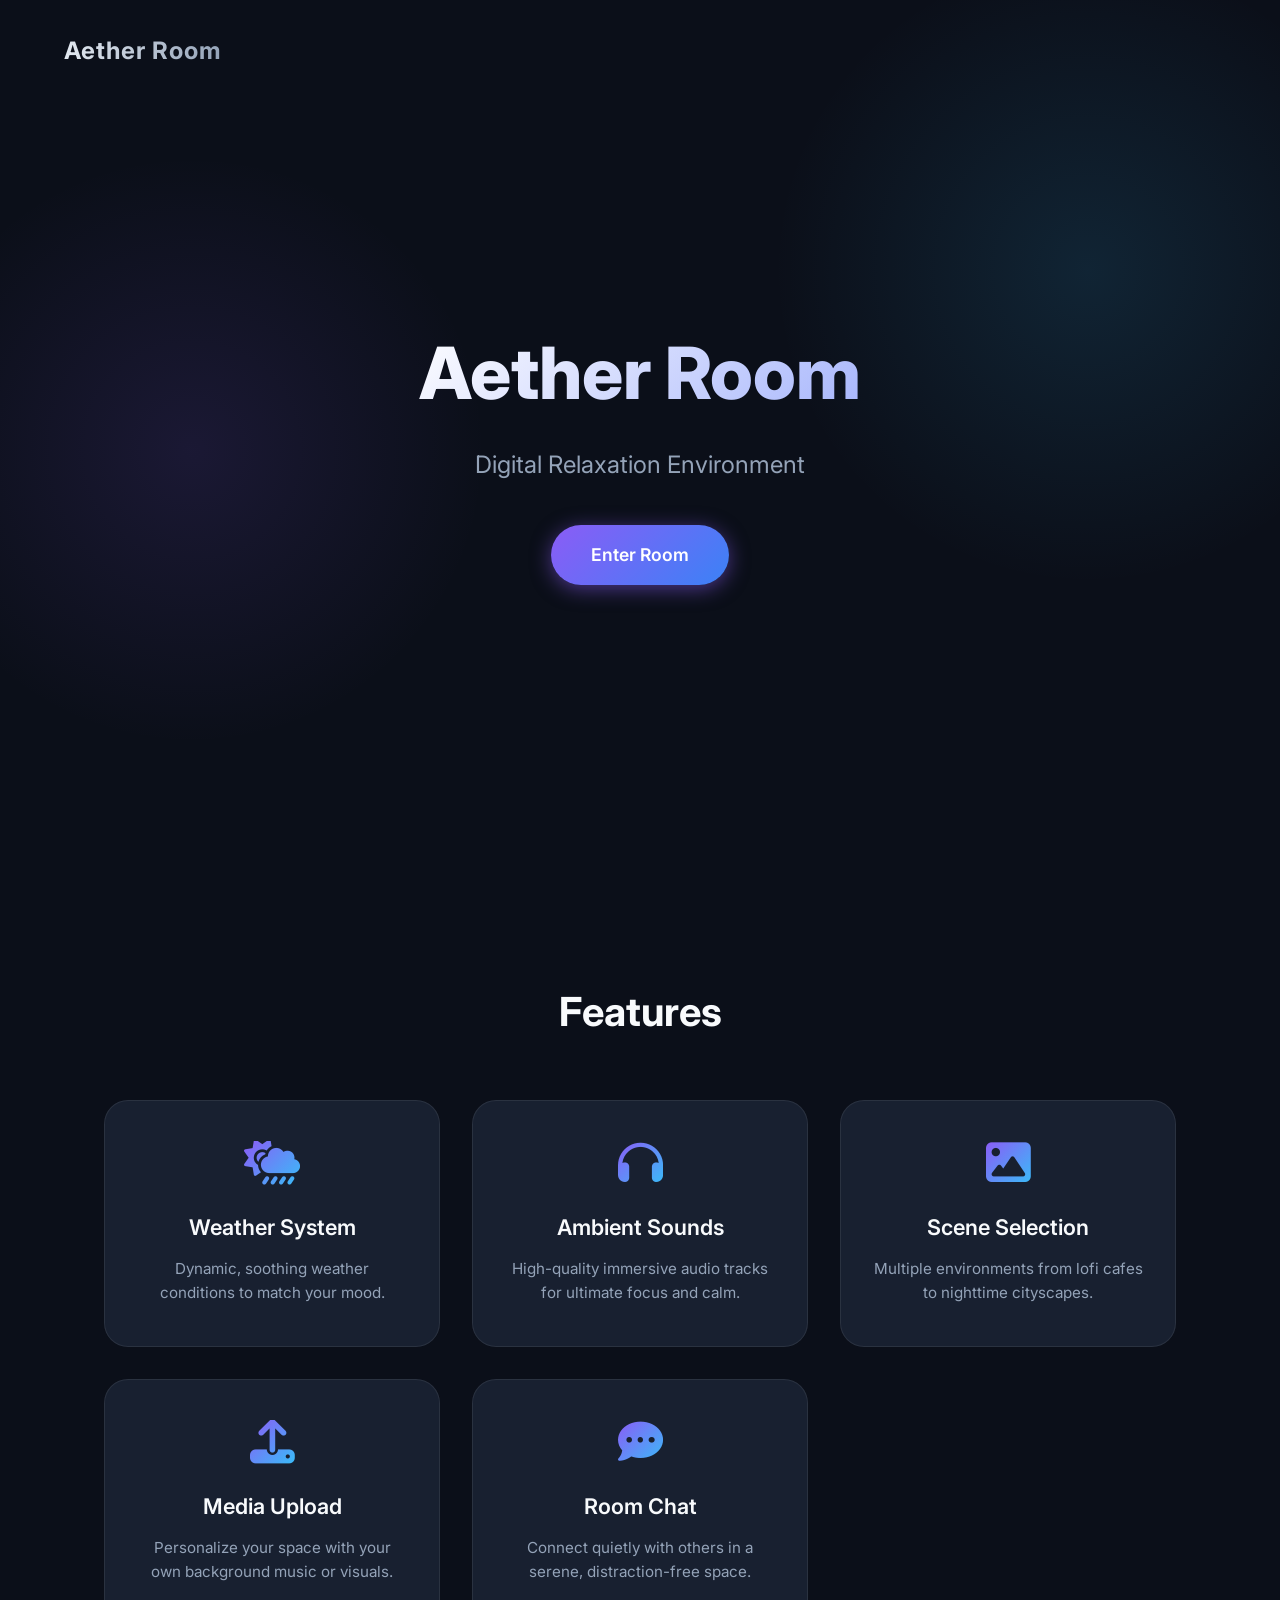
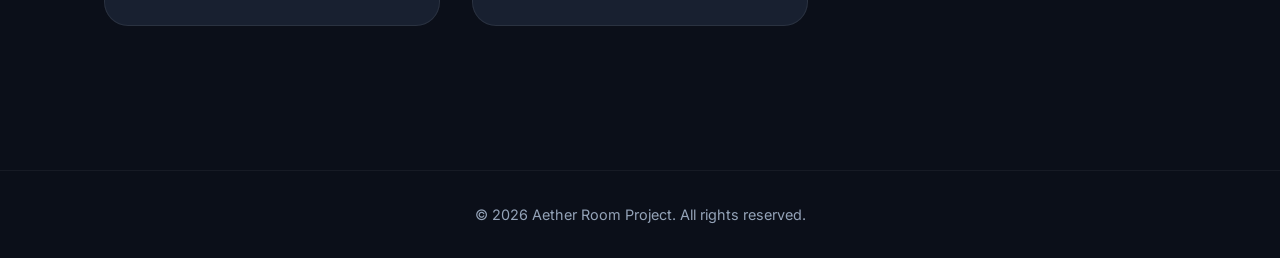
==== commit 634ba571: "add all pages for a room" ====
--- a/index.html
+++ b/index.html
@@ -1,1972 +1,59 @@
 <!DOCTYPE html>
 <html lang="en">
 <head>
-<meta charset="UTF-8">
-<meta name="viewport" content="width=device-width, initial-scale=1.0">
-<title>Aether Room – Digital Relaxation Environment</title>
-<link rel="preconnect" href="https://fonts.googleapis.com">
-<link href="https://fonts.googleapis.com/css2?family=Nunito:wght@300;400;600;700;800&family=Orbitron:wght@400;700&family=Crimson+Pro:ital,wght@0,300;0,400;1,300&display=swap" rel="stylesheet">
-<style>
-  :root {
-    --c-bg: #0d0f1a;
-    --c-bg2: #13172b;
-    --c-bg3: #1a1f38;
-    --c-panel: rgba(20, 25, 50, 0.85);
-    --c-border: rgba(140, 160, 255, 0.15);
-    --c-border2: rgba(140, 160, 255, 0.3);
-    --c-purple: #7c6fff;
-    --c-purple2: #a89bff;
-    --c-yellow: #ffe57a;
-    --c-yellow2: #ffd04a;
-    --c-blue: #5ab0ff;
-    --c-teal: #4de6d0;
-    --c-text: #e2e6ff;
-    --c-text2: #9098c8;
-    --c-muted: #5a6080;
-    --radius: 12px;
-    --radius-sm: 8px;
-    --transition: 0.4s cubic-bezier(0.4, 0, 0.2, 1);
-    --font-main: 'Nunito', sans-serif;
-    --font-display: 'Orbitron', monospace;
-    --font-book: 'Crimson Pro', serif;
-  }
-
-  * { margin: 0; padding: 0; box-sizing: border-box; }
-
-  body {
-    font-family: var(--font-main);
-    background: var(--c-bg);
-    color: var(--c-text);
-    overflow-x: hidden;
-    min-height: 100vh;
-  }
-
-  /* ========= LANDING PAGE ========= */
-  #landing {
-    min-height: 100vh;
-    display: flex;
-    flex-direction: column;
-    align-items: center;
-    justify-content: center;
-    position: relative;
-    overflow: hidden;
-    background: radial-gradient(ellipse 80% 60% at 50% 40%, #1a1060 0%, #0a0c1a 60%, #050710 100%);
-  }
-
-  .stars-bg {
-    position: absolute; inset: 0;
-    background-image:
-      radial-gradient(1px 1px at 20% 30%, rgba(255,255,255,0.6) 0%, transparent 100%),
-      radial-gradient(1px 1px at 40% 20%, rgba(255,255,255,0.4) 0%, transparent 100%),
-      radial-gradient(1px 1px at 60% 15%, rgba(255,255,255,0.7) 0%, transparent 100%),
-      radial-gradient(1px 1px at 75% 40%, rgba(255,255,255,0.5) 0%, transparent 100%),
-      radial-gradient(1px 1px at 90% 25%, rgba(255,255,255,0.3) 0%, transparent 100%),
-      radial-gradient(1px 1px at 10% 60%, rgba(255,255,255,0.5) 0%, transparent 100%),
-      radial-gradient(1px 1px at 30% 70%, rgba(255,255,255,0.4) 0%, transparent 100%),
-      radial-gradient(1px 1px at 55% 80%, rgba(255,255,255,0.6) 0%, transparent 100%),
-      radial-gradient(1px 1px at 80% 75%, rgba(255,255,255,0.3) 0%, transparent 100%),
-      radial-gradient(1px 1px at 15% 85%, rgba(255,255,255,0.5) 0%, transparent 100%),
-      radial-gradient(2px 2px at 50% 50%, rgba(200,180,255,0.4) 0%, transparent 100%),
-      radial-gradient(1px 1px at 85% 60%, rgba(255,255,255,0.4) 0%, transparent 100%),
-      radial-gradient(1px 1px at 45% 45%, rgba(255,255,255,0.3) 0%, transparent 100%);
-  }
-
-  .landing-moon {
-    position: absolute;
-    top: 8%;
-    right: 12%;
-    width: 90px; height: 90px;
-    border-radius: 50%;
-    background: radial-gradient(circle at 35% 35%, #fffde0 0%, #ffe88a 40%, #c8a600 100%);
-    box-shadow: 0 0 40px 10px rgba(255,220,80,0.15), 0 0 80px 20px rgba(255,200,50,0.08);
-    animation: moonFloat 6s ease-in-out infinite;
-  }
-
-  @keyframes moonFloat {
-    0%, 100% { transform: translateY(0px); }
-    50% { transform: translateY(-12px); }
-  }
-
-  .landing-content {
-    position: relative;
-    z-index: 2;
-    text-align: center;
-    padding: 2rem;
-  }
-
-  .landing-tag {
-    font-size: 11px;
-    letter-spacing: 4px;
-    text-transform: uppercase;
-    color: var(--c-purple2);
-    margin-bottom: 1.5rem;
-    opacity: 0.8;
-  }
-
-  .landing-title {
-    font-family: var(--font-display);
-    font-size: clamp(2.8rem, 8vw, 5.5rem);
-    font-weight: 700;
-    line-height: 1.1;
-    background: linear-gradient(135deg, #fff 0%, #c4b5fd 40%, #818cf8 70%, #6366f1 100%);
-    -webkit-background-clip: text;
-    -webkit-text-fill-color: transparent;
-    background-clip: text;
-    margin-bottom: 0.5rem;
-    animation: titleGlow 3s ease-in-out infinite alternate;
-  }
-
-  @keyframes titleGlow {
-    from { filter: drop-shadow(0 0 20px rgba(139,92,246,0.3)); }
-    to { filter: drop-shadow(0 0 40px rgba(139,92,246,0.6)); }
-  }
-
-  .landing-sub {
-    font-size: clamp(1rem, 2.5vw, 1.3rem);
-    color: var(--c-text2);
-    font-weight: 300;
-    margin-bottom: 3rem;
-    max-width: 500px;
-    margin-left: auto;
-    margin-right: auto;
-    line-height: 1.7;
-  }
-
-  .features-row {
-    display: flex;
-    gap: 1.5rem;
-    justify-content: center;
-    flex-wrap: wrap;
-    margin-bottom: 3rem;
-  }
-
-  .feature-chip {
-    background: rgba(124,111,255,0.1);
-    border: 1px solid rgba(124,111,255,0.3);
-    border-radius: 100px;
-    padding: 0.4rem 1.1rem;
-    font-size: 0.8rem;
-    color: var(--c-purple2);
-    backdrop-filter: blur(8px);
-  }
-
-  .enter-btn {
-    display: inline-flex;
-    align-items: center;
-    gap: 0.75rem;
-    background: linear-gradient(135deg, var(--c-purple) 0%, #5b4fcf 100%);
-    border: none;
-    border-radius: 100px;
-    padding: 1rem 2.5rem;
-    font-family: var(--font-main);
-    font-size: 1.05rem;
-    font-weight: 700;
-    color: #fff;
-    cursor: pointer;
-    transition: all 0.3s ease;
-    box-shadow: 0 8px 32px rgba(124,111,255,0.4);
-    letter-spacing: 0.5px;
-  }
-
-  .enter-btn:hover {
-    transform: translateY(-3px);
-    box-shadow: 0 16px 40px rgba(124,111,255,0.55);
-  }
-
-  .enter-btn .arrow { font-size: 1.2rem; transition: transform 0.3s; }
-  .enter-btn:hover .arrow { transform: translateX(5px); }
-
-  .landing-scroll-hint {
-    position: absolute;
-    bottom: 2rem;
-    left: 50%;
-    transform: translateX(-50%);
-    color: var(--c-muted);
-    font-size: 0.75rem;
-    letter-spacing: 2px;
-    animation: bounce 2s ease-in-out infinite;
-  }
-
-  @keyframes bounce {
-    0%, 100% { transform: translateX(-50%) translateY(0); }
-    50% { transform: translateX(-50%) translateY(8px); }
-  }
-
-  /* ========= MAIN ROOM ========= */
-  #room-page {
-    display: none;
-    min-height: 100vh;
-    flex-direction: column;
-    position: relative;
-  }
-
-  /* TIME-OF-DAY BACKGROUNDS */
-  .room-bg {
-    position: fixed; inset: 0; z-index: 0;
-    transition: background 4s ease, filter 4s ease;
-  }
-
-  .room-bg.morning {
-    background: linear-gradient(180deg, #ffddb3 0%, #ffb347 30%, #e87a2a 60%, #c45c1a 100%);
-  }
-  .room-bg.afternoon {
-    background: linear-gradient(180deg, #87ceeb 0%, #5ba8d4 40%, #3e8fbe 100%);
-  }
-  .room-bg.evening {
-    background: linear-gradient(180deg, #1a0a3a 0%, #3d1060 30%, #7a2e8a 50%, #c05040 80%, #e07030 100%);
-  }
-  .room-bg.night {
-    background: linear-gradient(180deg, #020510 0%, #060c24 40%, #0a1240 100%);
-  }
-
-  /* Weather overlay */
-  .weather-overlay {
-    position: fixed; inset: 0; z-index: 1;
-    pointer-events: none;
-    overflow: hidden;
-  }
-
-  /* Rain */
-  .rain-container { position: absolute; inset: 0; }
-  .raindrop {
-    position: absolute;
-    top: -20px;
-    width: 1.5px;
-    background: linear-gradient(to bottom, transparent, rgba(160,200,255,0.6));
-    animation: fall linear infinite;
-    border-radius: 0 0 2px 2px;
-  }
-
-  @keyframes fall {
-    to { transform: translateY(110vh) translateX(-20px); }
-  }
-
-  /* Snow */
-  .snowflake {
-    position: absolute;
-    top: -10px;
-    width: 6px; height: 6px;
-    background: rgba(255,255,255,0.85);
-    border-radius: 50%;
-    animation: snowFall linear infinite;
-  }
-
-  @keyframes snowFall {
-    to { transform: translateY(110vh) translateX(40px); opacity: 0; }
-  }
-
-  /* Thunder flash */
-  .thunder-flash {
-    position: fixed; inset: 0; z-index: 2;
-    background: rgba(255,255,255,0.85);
-    pointer-events: none;
-    opacity: 0;
-  }
-
-  /* ========= ROOM CONTENT ========= */
-  .room-wrapper {
-    position: relative; z-index: 10;
-    display: flex;
-    flex-direction: column;
-    min-height: 100vh;
-  }
-
-  /* Top Bar */
-  .top-bar {
-    display: flex;
-    align-items: center;
-    justify-content: space-between;
-    padding: 1rem 1.5rem;
-    background: var(--c-panel);
-    backdrop-filter: blur(20px);
-    border-bottom: 1px solid var(--c-border);
-  }
-
-  .top-bar-logo {
-    font-family: var(--font-display);
-    font-size: 1.1rem;
-    font-weight: 700;
-    color: var(--c-purple2);
-    letter-spacing: 2px;
-  }
-
-  .top-bar-clock {
-    font-family: var(--font-display);
-    font-size: 1rem;
-    color: var(--c-yellow);
-    letter-spacing: 2px;
-  }
-
-  .top-bar-actions {
-    display: flex;
-    gap: 0.5rem;
-    align-items: center;
-  }
-
-  .icon-btn {
-    background: rgba(255,255,255,0.06);
-    border: 1px solid var(--c-border);
-    border-radius: var(--radius-sm);
-    color: var(--c-text2);
-    cursor: pointer;
-    width: 36px; height: 36px;
-    display: flex; align-items: center; justify-content: center;
-    font-size: 1.1rem;
-    transition: all 0.2s;
-  }
-
-  .icon-btn:hover {
-    background: rgba(124,111,255,0.15);
-    color: var(--c-purple2);
-    border-color: var(--c-border2);
-  }
-
-  /* Scene Selector */
-  .scene-bar {
-    display: flex;
-    gap: 0.5rem;
-    padding: 0.75rem 1.5rem;
-    background: rgba(10,12,28,0.7);
-    backdrop-filter: blur(10px);
-    border-bottom: 1px solid var(--c-border);
-    overflow-x: auto;
-    scrollbar-width: none;
-  }
-  .scene-bar::-webkit-scrollbar { display: none; }
-
-  .scene-btn {
-    flex-shrink: 0;
-    background: rgba(255,255,255,0.05);
-    border: 1px solid var(--c-border);
-    border-radius: 100px;
-    padding: 0.4rem 1rem;
-    font-family: var(--font-main);
-    font-size: 0.8rem;
-    color: var(--c-text2);
-    cursor: pointer;
-    transition: all 0.2s;
-    white-space: nowrap;
-  }
-
-  .scene-btn:hover, .scene-btn.active {
-    background: rgba(124,111,255,0.2);
-    border-color: var(--c-purple);
-    color: var(--c-purple2);
-  }
-
-  /* Main Room Area */
-  .room-main {
-    flex: 1;
-    display: grid;
-    grid-template-columns: 1fr 320px;
-    gap: 0;
-    padding: 1.5rem;
-    gap: 1.5rem;
-    align-items: start;
-  }
-
-  /* Pixel Art Room */
-  .pixel-room {
-    position: relative;
-    background: var(--room-bg, rgba(15, 18, 40, 0.75));
-    border: 1px solid var(--c-border);
-    border-radius: var(--radius);
-    padding: 2rem;
-    backdrop-filter: blur(20px);
-    min-height: 480px;
-    overflow: hidden;
-    transition: --room-bg 1s;
-  }
-
-  /* Room floor */
-  .room-floor {
-    position: absolute;
-    bottom: 0; left: 0; right: 0;
-    height: 35%;
-    background: var(--floor-color, rgba(25,30,60,0.8));
-    border-top: 2px solid rgba(140,160,255,0.1);
-  }
-
-  .room-wall {
-    position: absolute;
-    top: 0; left: 0; right: 0;
-    height: 65%;
-    background: var(--wall-color, rgba(15,18,40,0.6));
-  }
-
-  /* WINDOW */
-  .room-window {
-    position: absolute;
-    top: 1.5rem; left: 50%;
-    transform: translateX(-50%);
-    width: 180px; height: 140px;
-    cursor: pointer;
-    z-index: 5;
-  }
-
-  .window-frame {
-    width: 100%; height: 100%;
-    border: 4px solid #6a5acd;
-    border-radius: 8px 8px 4px 4px;
-    position: relative;
-    overflow: hidden;
-    background: #1a2040;
-    box-shadow: inset 0 0 20px rgba(100,140,255,0.15), 0 0 0 6px rgba(50,40,120,0.5);
-  }
-
-  .window-sky {
-    width: 100%; height: 100%;
-    transition: background 3s ease;
-    position: relative;
-    overflow: hidden;
-  }
-
-  .window-cross-h, .window-cross-v {
-    position: absolute;
-    background: #5a4ab8;
-    z-index: 2;
-  }
-  .window-cross-h { left: 0; right: 0; top: 50%; height: 4px; margin-top: -2px; }
-  .window-cross-v { top: 0; bottom: 0; left: 50%; width: 4px; margin-left: -2px; }
-
-  .window-label {
-    position: absolute;
-    bottom: -1.6rem;
-    left: 50%; transform: translateX(-50%);
-    font-size: 0.65rem;
-    color: var(--c-muted);
-    white-space: nowrap;
-    letter-spacing: 1px;
-  }
-
-  /* LAMP */
-  .room-lamp {
-    position: absolute;
-    right: 2.5rem;
-    bottom: 35%;
-    cursor: pointer;
-    z-index: 5;
-  }
-
-  .lamp-pole {
-    width: 6px;
-    height: 80px;
-    background: linear-gradient(to bottom, #8a7a50, #5a4a30);
-    margin: 0 auto;
-    border-radius: 3px;
-  }
-
-  .lamp-shade {
-    width: 44px; height: 28px;
-    background: linear-gradient(to bottom, #d4a830, #b08420);
-    border-radius: 4px 4px 16px 16px;
-    margin: 0 auto;
-    position: relative;
-    transition: background 0.5s, box-shadow 0.5s;
-  }
-
-  .lamp-shade::after {
-    content: '';
-    position: absolute;
-    bottom: -8px; left: 50%;
-    transform: translateX(-50%);
-    width: 16px; height: 16px;
-    border-radius: 50%;
-    background: #fff8d0;
-    box-shadow: 0 0 20px 8px var(--lamp-glow, rgba(255,220,80,0.5));
-  }
-
-  .lamp-base {
-    width: 24px; height: 8px;
-    background: #5a4a30;
-    border-radius: 4px;
-    margin: 0 auto;
-  }
-
-  /* SOFA */
-  .room-sofa {
-    position: absolute;
-    bottom: 35%;
-    left: 50%;
-    transform: translateX(-50%);
-  }
-
-  .sofa-back {
-    width: 160px; height: 50px;
-    background: linear-gradient(to bottom, #4a3580, #352460);
-    border-radius: 10px 10px 0 0;
-    position: relative;
-    left: 0;
-  }
-
-  .sofa-seat {
-    width: 180px; height: 35px;
-    background: linear-gradient(to bottom, #5a4595, #3d2a70);
-    border-radius: 4px;
-    margin-top: -2px;
-    position: relative;
-    left: -10px;
-  }
-
-  .sofa-arm-left, .sofa-arm-right {
-    position: absolute;
-    width: 18px; height: 55px;
-    background: linear-gradient(to bottom, #4a3580, #352460);
-    border-radius: 6px;
-    top: 0;
-  }
-  .sofa-arm-left { left: -18px; }
-  .sofa-arm-right { right: -18px; }
-
-  /* CAT */
-  .room-cat {
-    position: absolute;
-    bottom: calc(35% + 28px);
-    left: 50%;
-    transform: translateX(-50%) translateX(30px);
-    cursor: pointer;
-    z-index: 6;
-    transition: transform 0.1s;
-  }
-
-  .room-cat:hover { transform: translateX(calc(-50% + 30px)) scale(1.1); }
-  .room-cat.purring { animation: purr 0.1s ease-in-out 5; }
-
-  @keyframes purr {
-    0%, 100% { transform: translateX(calc(-50% + 30px)) scale(1); }
-    50% { transform: translateX(calc(-50% + 30px)) scale(1.05) rotate(2deg); }
-  }
-
-  .cat-svg { display: block; }
-
-  /* RADIO */
-  .room-radio {
-    position: absolute;
-    left: 2rem;
-    bottom: calc(35% + 40px);
-    cursor: pointer;
-    z-index: 5;
-    transition: transform 0.2s;
-  }
-  .room-radio:hover { transform: scale(1.05); }
-
-  .radio-body {
-    width: 70px; height: 40px;
-    background: linear-gradient(135deg, #4a3020, #2a1810);
-    border-radius: 6px;
-    position: relative;
-    border: 2px solid #6a4030;
-  }
-
-  .radio-speaker {
-    position: absolute;
-    left: 6px; top: 6px;
-    width: 24px; height: 28px;
-    background: repeating-linear-gradient(
-      0deg, transparent, transparent 3px, rgba(0,0,0,0.3) 3px, rgba(0,0,0,0.3) 4px
-    );
-    border: 1px solid #3a2010;
-    border-radius: 2px;
-  }
-
-  .radio-dial {
-    position: absolute;
-    right: 8px; top: 8px;
-    width: 12px; height: 12px;
-    background: radial-gradient(circle at 40% 40%, #ffcc00, #cc8800);
-    border-radius: 50%;
-  }
-
-  .radio-antenna {
-    position: absolute;
-    top: -22px; right: 8px;
-    width: 2px; height: 22px;
-    background: linear-gradient(to top, #6a4030, #aaa);
-    border-radius: 1px;
-    transform: rotate(10deg);
-    transform-origin: bottom;
-  }
-
-  /* BOOKSHELF */
-  .room-bookshelf {
-    position: absolute;
-    left: 2rem;
-    top: 1.5rem;
-    cursor: pointer;
-    z-index: 5;
-    transition: transform 0.2s;
-  }
-  .room-bookshelf:hover { transform: scale(1.02); }
-
-  .shelf-wood {
-    width: 90px; height: 8px;
-    background: linear-gradient(to bottom, #8a6030, #5a3820);
-    border-radius: 2px;
-    margin-bottom: 2px;
-  }
-
-  .shelf-books {
-    display: flex;
-    gap: 2px;
-    align-items: flex-end;
-    padding: 0 4px;
-    margin-bottom: 2px;
-  }
-
-  .book {
-    width: 10px;
-    border-radius: 1px 1px 0 0;
-    transition: transform 0.2s;
-  }
-  .book:hover { transform: translateY(-3px); }
-
-  .room-bookshelf:hover .book:nth-child(2) { transform: translateY(-4px); }
-  .room-bookshelf:hover .book:nth-child(4) { transform: translateY(-3px); }
-
-  /* ======= RIGHT PANEL ======= */
-  .right-panel {
-    display: flex;
-    flex-direction: column;
-    gap: 1rem;
-  }
-
-  .panel-card {
-    background: var(--c-panel);
-    border: 1px solid var(--c-border);
-    border-radius: var(--radius);
-    padding: 1rem;
-    backdrop-filter: blur(20px);
-  }
-
-  .panel-title {
-    font-size: 0.7rem;
-    letter-spacing: 3px;
-    text-transform: uppercase;
-    color: var(--c-muted);
-    margin-bottom: 0.75rem;
-  }
-
-  /* Sound Controls */
-  .sound-grid {
-    display: grid;
-    grid-template-columns: 1fr 1fr;
-    gap: 0.5rem;
-  }
-
-  .sound-btn {
-    background: rgba(255,255,255,0.04);
-    border: 1px solid var(--c-border);
-    border-radius: var(--radius-sm);
-    padding: 0.6rem 0.5rem;
-    cursor: pointer;
-    font-family: var(--font-main);
-    font-size: 0.75rem;
-    color: var(--c-text2);
-    transition: all 0.2s;
-    display: flex;
-    align-items: center;
-    gap: 0.4rem;
-    text-align: left;
-  }
-
-  .sound-btn:hover {
-    background: rgba(124,111,255,0.12);
-    border-color: var(--c-purple);
-    color: var(--c-text);
-  }
-
-  .sound-btn.playing {
-    background: rgba(124,111,255,0.2);
-    border-color: var(--c-purple);
-    color: var(--c-purple2);
-  }
-
-  .sound-btn .sound-icon { font-size: 1rem; }
-
-  .volume-row {
-    display: flex;
-    align-items: center;
-    gap: 0.75rem;
-    margin-top: 0.75rem;
-  }
-
-  .volume-row label { font-size: 0.75rem; color: var(--c-muted); flex-shrink: 0; }
-
-  .vol-slider {
-    flex: 1;
-    -webkit-appearance: none;
-    height: 4px;
-    background: rgba(255,255,255,0.1);
-    border-radius: 2px;
-    outline: none;
-    cursor: pointer;
-  }
-
-  .vol-slider::-webkit-slider-thumb {
-    -webkit-appearance: none;
-    width: 14px; height: 14px;
-    border-radius: 50%;
-    background: var(--c-purple);
-    cursor: pointer;
-    box-shadow: 0 0 6px rgba(124,111,255,0.6);
-  }
-
-  /* Lamp moods */
-  .mood-grid {
-    display: grid;
-    grid-template-columns: repeat(4, 1fr);
-    gap: 0.4rem;
-  }
-
-  .mood-btn {
-    border: none;
-    border-radius: var(--radius-sm);
-    height: 32px;
-    cursor: pointer;
-    transition: all 0.2s;
-    position: relative;
-    overflow: hidden;
-  }
-
-  .mood-btn::after {
-    content: attr(data-label);
-    position: absolute;
-    inset: 0;
-    display: flex;
-    align-items: center;
-    justify-content: center;
-    font-size: 0.6rem;
-    font-weight: 700;
-    letter-spacing: 0.5px;
-  }
-
-  .mood-btn:hover { transform: scale(1.05); box-shadow: 0 4px 12px rgba(0,0,0,0.3); }
-  .mood-btn.active { box-shadow: 0 0 0 2px #fff3, 0 4px 12px rgba(0,0,0,0.4); }
-
-  /* Weather */
-  .weather-row {
-    display: flex;
-    gap: 0.4rem;
-    flex-wrap: wrap;
-  }
-
-  .weather-btn {
-    background: rgba(255,255,255,0.05);
-    border: 1px solid var(--c-border);
-    border-radius: 100px;
-    padding: 0.35rem 0.8rem;
-    cursor: pointer;
-    font-family: var(--font-main);
-    font-size: 0.75rem;
-    color: var(--c-text2);
-    transition: all 0.2s;
-  }
-
-  .weather-btn:hover, .weather-btn.active {
-    background: rgba(90,176,255,0.15);
-    border-color: var(--c-blue);
-    color: var(--c-blue);
-  }
-
-  /* Upload */
-  .upload-area {
-    border: 1px dashed var(--c-border2);
-    border-radius: var(--radius-sm);
-    padding: 1rem;
-    text-align: center;
-    cursor: pointer;
-    transition: all 0.2s;
-    background: rgba(255,255,255,0.02);
-  }
-
-  .upload-area:hover {
-    border-color: var(--c-purple);
-    background: rgba(124,111,255,0.05);
-  }
-
-  .upload-area p { font-size: 0.8rem; color: var(--c-muted); margin-top: 0.3rem; }
-  .upload-area .upload-icon { font-size: 1.5rem; }
-
-  #fileInput { display: none; }
-
-  /* Chat */
-  .chat-msgs {
-    height: 150px;
-    overflow-y: auto;
-    margin-bottom: 0.5rem;
-    scrollbar-width: thin;
-    scrollbar-color: var(--c-border) transparent;
-    padding-right: 4px;
-  }
-
-  .chat-msgs::-webkit-scrollbar { width: 3px; }
-  .chat-msgs::-webkit-scrollbar-track { background: transparent; }
-  .chat-msgs::-webkit-scrollbar-thumb { background: var(--c-border); border-radius: 2px; }
-
-  .chat-msg {
-    margin-bottom: 0.5rem;
-    font-size: 0.8rem;
-    line-height: 1.5;
-    animation: msgSlide 0.2s ease;
-  }
-
-  @keyframes msgSlide {
-    from { opacity: 0; transform: translateY(8px); }
-    to { opacity: 1; transform: translateY(0); }
-  }
-
-  .chat-user { color: var(--c-purple2); font-weight: 700; }
-  .chat-text { color: var(--c-text2); }
-
-  .chat-input-row {
-    display: flex;
-    gap: 0.5rem;
-  }
-
-  .chat-input {
-    flex: 1;
-    background: rgba(255,255,255,0.06);
-    border: 1px solid var(--c-border);
-    border-radius: var(--radius-sm);
-    padding: 0.5rem 0.75rem;
-    font-family: var(--font-main);
-    font-size: 0.8rem;
-    color: var(--c-text);
-    outline: none;
-    transition: border-color 0.2s;
-  }
-
-  .chat-input:focus { border-color: var(--c-purple); }
-  .chat-input::placeholder { color: var(--c-muted); }
-
-  .chat-send {
-    background: var(--c-purple);
-    border: none;
-    border-radius: var(--radius-sm);
-    width: 36px; height: 36px;
-    cursor: pointer;
-    color: #fff;
-    font-size: 1rem;
-    transition: all 0.2s;
-    display: flex; align-items: center; justify-content: center;
-  }
-  .chat-send:hover { background: var(--c-purple2); transform: scale(1.05); }
-
-  /* Day cycle indicator */
-  .day-indicator {
-    display: flex;
-    gap: 0.3rem;
-    align-items: center;
-  }
-
-  .day-dot {
-    width: 8px; height: 8px;
-    border-radius: 50%;
-    background: rgba(255,255,255,0.15);
-    transition: all 0.5s;
-  }
-  .day-dot.active {
-    width: 10px; height: 10px;
-    background: var(--c-yellow);
-    box-shadow: 0 0 8px rgba(255,228,122,0.7);
-  }
-
-  .day-label {
-    font-size: 0.7rem;
-    color: var(--c-muted);
-    margin-left: 0.3rem;
-  }
-
-  /* Overlay modals */
-  .overlay-modal {
-    position: fixed; inset: 0;
-    background: rgba(0,0,0,0.7);
-    backdrop-filter: blur(8px);
-    z-index: 100;
-    display: none;
-    align-items: center;
-    justify-content: center;
-    padding: 1rem;
-  }
-
-  .overlay-modal.open { display: flex; }
-
-  .modal-card {
-    background: var(--c-bg2);
-    border: 1px solid var(--c-border2);
-    border-radius: var(--radius);
-    padding: 1.5rem;
-    max-width: 460px;
-    width: 100%;
-    max-height: 80vh;
-    overflow-y: auto;
-    position: relative;
-  }
-
-  .modal-title {
-    font-family: var(--font-display);
-    font-size: 1rem;
-    color: var(--c-purple2);
-    margin-bottom: 1rem;
-    letter-spacing: 2px;
-  }
-
-  .modal-close {
-    position: absolute;
-    top: 1rem; right: 1rem;
-    background: rgba(255,255,255,0.08);
-    border: 1px solid var(--c-border);
-    border-radius: 6px;
-    color: var(--c-text2);
-    cursor: pointer;
-    width: 28px; height: 28px;
-    font-size: 1rem;
-    display: flex; align-items: center; justify-content: center;
-  }
-  .modal-close:hover { color: var(--c-text); }
-
-  /* Quote display */
-  .quote-text {
-    font-family: var(--font-book);
-    font-size: 1.15rem;
-    color: var(--c-text);
-    line-height: 1.7;
-    font-style: italic;
-    margin-bottom: 0.5rem;
-  }
-  .quote-author {
-    font-size: 0.8rem;
-    color: var(--c-muted);
-    text-align: right;
-  }
-
-  .quote-list { display: flex; flex-direction: column; gap: 1rem; }
-  .quote-item {
-    border-left: 2px solid var(--c-purple);
-    padding-left: 0.75rem;
-  }
-
-  /* Scene video */
-  .scene-video {
-    position: fixed; inset: 0; z-index: -1;
-    width: 100%; height: 100%;
-    object-fit: cover;
-    opacity: 0.3;
-    pointer-events: none;
-  }
-
-  /* Notification toast */
-  .toast {
-    position: fixed;
-    bottom: 2rem;
-    left: 50%;
-    transform: translateX(-50%) translateY(100px);
-    background: var(--c-bg3);
-    border: 1px solid var(--c-border2);
-    border-radius: 100px;
-    padding: 0.6rem 1.5rem;
-    font-size: 0.85rem;
-    color: var(--c-text);
-    z-index: 200;
-    transition: transform 0.4s cubic-bezier(0.34,1.56,0.64,1);
-    pointer-events: none;
-    white-space: nowrap;
-  }
-
-  .toast.show {
-    transform: translateX(-50%) translateY(0);
-  }
-
-  /* Room atmosphere overlays for lamp modes */
-  .atmo-overlay {
-    position: absolute; inset: 0;
-    pointer-events: none;
-    border-radius: var(--radius);
-    transition: background 0.8s ease;
-    z-index: 1;
-  }
-
-  /* Scrollbar for modal */
-  .modal-card::-webkit-scrollbar { width: 4px; }
-  .modal-card::-webkit-scrollbar-track { background: transparent; }
-  .modal-card::-webkit-scrollbar-thumb { background: var(--c-border); border-radius: 2px; }
-
-  /* Responsive */
-  @media (max-width: 768px) {
-    .room-main {
-      grid-template-columns: 1fr;
-      padding: 0.75rem;
-      gap: 0.75rem;
-    }
-    .pixel-room { min-height: 340px; padding: 1.5rem; }
-    .room-window { width: 130px; height: 100px; }
-    .sofa-back { width: 120px; }
-    .sofa-seat { width: 140px; }
-    .room-lamp { right: 1.5rem; }
-  }
-
-  @media (max-width: 480px) {
-    .top-bar { padding: 0.75rem 1rem; }
-    .top-bar-logo { font-size: 0.85rem; }
-    .top-bar-clock { font-size: 0.8rem; }
-    .features-row { gap: 0.75rem; }
-    .landing-title { font-size: 2.5rem; }
-  }
-
-  /* Playing animation for sound buttons */
-  @keyframes pulse-ring {
-    0% { box-shadow: 0 0 0 0 rgba(124,111,255,0.4); }
-    70% { box-shadow: 0 0 0 8px rgba(124,111,255,0); }
-    100% { box-shadow: 0 0 0 0 rgba(124,111,255,0); }
-  }
-
-  .sound-btn.playing { animation: pulse-ring 2s ease-in-out infinite; }
-
-  /* Sleeping cat z letters */
-  .zzz {
-    position: absolute;
-    font-size: 0.7rem;
-    color: var(--c-purple2);
-    opacity: 0;
-    animation: zzz 3s ease-in-out infinite;
-  }
-  .zzz:nth-child(2) { animation-delay: 1s; font-size: 0.85rem; }
-  .zzz:nth-child(3) { animation-delay: 2s; font-size: 1rem; }
-
-  @keyframes zzz {
-    0% { opacity: 0; transform: translateY(0) translateX(0); }
-    30% { opacity: 0.8; }
-    100% { opacity: 0; transform: translateY(-30px) translateX(10px); }
-  }
-</style>
+    <meta charset="UTF-8">
+    <meta name="viewport" content="width=device-width, initial-scale=1.0">
+    <title>Aether Room - Digital Relaxation Environment</title>
+    <link href="https://fonts.googleapis.com/css2?family=Inter:wght@400;600;800&display=swap" rel="stylesheet">
+    <link rel="stylesheet" href="style.css">
+    <link rel="stylesheet" href="https://cdnjs.cloudflare.com/ajax/libs/font-awesome/6.4.0/css/all.min.css">
 </head>
 <body>
+    <header>
+        <div class="logo">Aether Room</div>
+    </header>
 
-<!-- ============ LANDING PAGE ============ -->
-<div id="landing">
-  <div class="stars-bg"></div>
-  <div class="landing-moon"></div>
+    <section class="hero" id="hero-content">
+        <h1>Aether Room</h1>
+        <p>Digital Relaxation Environment</p>
+        <a href="room.html" class="btn">Enter Room</a>
+    </section>
 
-  <div class="landing-content">
-    <p class="landing-tag">✦ Digital Relaxation Environment</p>
-    <h1 class="landing-title">AETHER<br>ROOM</h1>
-    <p class="landing-sub">A cozy digital sanctuary — ambient sounds, living weather, day &amp; night cycles, and a community of peaceful souls.</p>
+    <section class="features-section">
+        <h2>Features</h2>
+        <div class="features-grid">
+            <div class="feature-card">
+                <i class="fa-solid fa-cloud-sun-rain feature-icon"></i>
+                <h3>Weather System</h3>
+                <p>Dynamic, soothing weather conditions to match your mood.</p>
+            </div>
+            <div class="feature-card">
+                <i class="fa-solid fa-headphones feature-icon"></i>
+                <h3>Ambient Sounds</h3>
+                <p>High-quality immersive audio tracks for ultimate focus and calm.</p>
+            </div>
+            <div class="feature-card">
+                <i class="fa-solid fa-image feature-icon"></i>
+                <h3>Scene Selection</h3>
+                <p>Multiple environments from lofi cafes to nighttime cityscapes.</p>
+            </div>
+            <div class="feature-card">
+                <i class="fa-solid fa-upload feature-icon"></i>
+                <h3>Media Upload</h3>
+                <p>Personalize your space with your own background music or visuals.</p>
+            </div>
+            <div class="feature-card">
+                <i class="fa-solid fa-comment-dots feature-icon"></i>
+                <h3>Room Chat</h3>
+                <p>Connect quietly with others in a serene, distraction-free space.</p>
+            </div>
+        </div>
+    </section>
 
-    <div class="features-row">
-      <span class="feature-chip">🌙 Day &amp; Night Cycle</span>
-      <span class="feature-chip">🌧 Live Weather</span>
-      <span class="feature-chip">🎵 Ambient Sounds</span>
-      <span class="feature-chip">🖼 Scene Selector</span>
-      <span class="feature-chip">💬 Room Chat</span>
-    </div>
+    <footer>
+        <p>&copy; 2026 Aether Room Project. All rights reserved.</p>
+    </footer>
 
-    <button class="enter-btn" onclick="enterRoom()">
-      Enter the Room <span class="arrow">→</span>
-    </button>
-  </div>
-
-  <p class="landing-scroll-hint">▼ ENTER</p>
-</div>
-
-<!-- ============ ROOM PAGE ============ -->
-<div id="room-page">
-  <!-- Animated background -->
-  <div class="room-bg night" id="roomBg"></div>
-  <!-- Weather overlay -->
-  <div class="weather-overlay" id="weatherOverlay">
-    <div class="rain-container" id="rainContainer"></div>
-    <div class="thunder-flash" id="thunderFlash"></div>
-  </div>
-
-  <div class="room-wrapper">
-    <!-- TOP BAR -->
-    <div class="top-bar">
-      <span class="top-bar-logo">⬡ AETHER</span>
-      <div class="day-indicator">
-        <div class="day-dot" id="dot-morning" title="Morning"></div>
-        <div class="day-dot" id="dot-afternoon" title="Afternoon"></div>
-        <div class="day-dot" id="dot-evening" title="Evening"></div>
-        <div class="day-dot" id="dot-night" title="Night"></div>
-        <span class="day-label" id="dayLabel">Night</span>
-      </div>
-      <div class="top-bar-clock" id="clockDisplay">00:00</div>
-      <div class="top-bar-actions">
-        <button class="icon-btn" onclick="toggleFullscreen()" title="Fullscreen">⛶</button>
-        <button class="icon-btn" onclick="goHome()" title="Home">⌂</button>
-      </div>
-    </div>
-
-    <!-- SCENE BAR -->
-    <div class="scene-bar">
-      <button class="scene-btn active" onclick="setScene('cozy', this)">🪑 Cozy Room</button>
-      <button class="scene-btn" onclick="setScene('anime', this)">🌸 Anime Room</button>
-      <button class="scene-btn" onclick="setScene('drift', this)">🚗 Drift Room</button>
-      <button class="scene-btn" onclick="setScene('nature', this)">🌿 Nature Room</button>
-      <button class="scene-btn" onclick="setScene('city', this)">🌃 Night City</button>
-    </div>
-
-    <!-- MAIN LAYOUT -->
-    <div class="room-main">
-
-      <!-- PIXEL ART ROOM -->
-      <div class="pixel-room" id="pixelRoom">
-        <div class="room-wall" id="roomWall"></div>
-        <div class="room-floor" id="roomFloor"></div>
-        <div class="atmo-overlay" id="atmoOverlay"></div>
-
-        <!-- WINDOW (click for weather) -->
-        <div class="room-window" onclick="cycleWeather()" id="roomWindow">
-          <div class="window-frame">
-            <div class="window-sky" id="windowSky">
-              <!-- stars or sun drawn by JS -->
-            </div>
-            <div class="window-cross-h"></div>
-            <div class="window-cross-v"></div>
-          </div>
-          <span class="window-label">click to change weather</span>
-        </div>
-
-        <!-- BOOKSHELF -->
-        <div class="room-bookshelf" onclick="openBookshelf()" title="Open bookshelf">
-          <div class="shelf-wood"></div>
-          <div class="shelf-books">
-            <div class="book" style="height:38px;background:#c0392b;"></div>
-            <div class="book" style="height:44px;background:#2980b9;"></div>
-            <div class="book" style="height:36px;background:#27ae60;"></div>
-            <div class="book" style="height:48px;background:#8e44ad;"></div>
-            <div class="book" style="height:40px;background:#d35400;"></div>
-            <div class="book" style="height:35px;background:#16a085;"></div>
-            <div class="book" style="height:42px;background:#f39c12;"></div>
-          </div>
-          <div class="shelf-wood"></div>
-          <div class="shelf-books">
-            <div class="book" style="height:32px;background:#2c3e50;"></div>
-            <div class="book" style="height:40px;background:#e74c3c;"></div>
-            <div class="book" style="height:36px;background:#1abc9c;"></div>
-            <div class="book" style="height:38px;background:#9b59b6;"></div>
-            <div class="book" style="height:30px;background:#3498db;"></div>
-          </div>
-          <div class="shelf-wood"></div>
-        </div>
-
-        <!-- LAMP -->
-        <div class="room-lamp" onclick="cycleLamp()" title="Change lamp mood" id="roomLamp">
-          <div class="lamp-shade" id="lampShade"></div>
-          <div class="lamp-pole"></div>
-          <div class="lamp-base"></div>
-        </div>
-
-        <!-- SOFA -->
-        <div class="room-sofa" id="roomSofa">
-          <div style="position:relative;">
-            <div class="sofa-back"></div>
-            <div class="sofa-arm-left"></div>
-            <div class="sofa-arm-right"></div>
-          </div>
-          <div class="sofa-seat"></div>
-        </div>
-
-        <!-- CAT -->
-        <div class="room-cat" id="roomCat" onclick="petCat()" title="Pet the cat 🐱">
-          <svg class="cat-svg" width="64" height="40" viewBox="0 0 64 40">
-            <!-- cat body -->
-            <ellipse cx="32" cy="28" rx="22" ry="11" fill="#b8a090"/>
-            <!-- cat head -->
-            <ellipse cx="44" cy="18" rx="13" ry="11" fill="#c4b0a0"/>
-            <!-- ears -->
-            <polygon points="35,10 31,3 38,8" fill="#c4b0a0"/>
-            <polygon points="35,10 32,5 38,8" fill="#f0a0a0"/>
-            <polygon points="50,9 55,2 52,9" fill="#c4b0a0"/>
-            <polygon points="50,9 54,3 52,9" fill="#f0a0a0"/>
-            <!-- eyes closed/sleeping -->
-            <path d="M39 18 Q41 16 43 18" stroke="#5a3a2a" stroke-width="1.5" fill="none"/>
-            <path d="M48 17 Q50 15 52 17" stroke="#5a3a2a" stroke-width="1.5" fill="none"/>
-            <!-- nose -->
-            <polygon points="46,21 44,23 48,23" fill="#e08090"/>
-            <!-- whiskers -->
-            <line x1="46" y1="22" x2="34" y2="20" stroke="#b0a090" stroke-width="0.7"/>
-            <line x1="46" y1="23" x2="34" y2="25" stroke="#b0a090" stroke-width="0.7"/>
-            <line x1="46" y1="22" x2="58" y2="20" stroke="#b0a090" stroke-width="0.7"/>
-            <line x1="46" y1="23" x2="58" y2="25" stroke="#b0a090" stroke-width="0.7"/>
-            <!-- tail -->
-            <path d="M10 28 Q4 20 8 14 Q12 8 10 4" stroke="#b8a090" stroke-width="5" fill="none" stroke-linecap="round"/>
-          </svg>
-          <!-- zzz -->
-          <span class="zzz" style="top:-10px;left:50px;">z</span>
-          <span class="zzz" style="top:-18px;left:56px;">z</span>
-          <span class="zzz" style="top:-28px;left:62px;">z</span>
-        </div>
-
-        <!-- RADIO -->
-        <div class="room-radio" onclick="openSounds()" title="Open sound menu" id="roomRadio">
-          <div class="radio-body">
-            <div class="radio-antenna"></div>
-            <div class="radio-speaker"></div>
-            <div class="radio-dial"></div>
-            <!-- LED indicator -->
-            <div id="radioLed" style="position:absolute;bottom:6px;right:8px;width:6px;height:6px;border-radius:50%;background:#2a2a2a;transition:background 0.3s;"></div>
-          </div>
-        </div>
-
-      </div>
-
-      <!-- RIGHT PANEL -->
-      <div class="right-panel">
-
-        <!-- SOUND SYSTEM -->
-        <div class="panel-card" id="soundPanel">
-          <p class="panel-title">🎵 Ambient Sounds</p>
-          <div class="sound-grid" id="soundGrid">
-            <button class="sound-btn" data-sound="rain" onclick="toggleSound('rain', this)">
-              <span class="sound-icon">🌧</span> Rain
-            </button>
-            <button class="sound-btn" data-sound="storm" onclick="toggleSound('storm', this)">
-              <span class="sound-icon">⛈</span> Storm
-            </button>
-            <button class="sound-btn" data-sound="ocean" onclick="toggleSound('ocean', this)">
-              <span class="sound-icon">🌊</span> Ocean
-            </button>
-            <button class="sound-btn" data-sound="forest" onclick="toggleSound('forest', this)">
-              <span class="sound-icon">🌲</span> Forest
-            </button>
-            <button class="sound-btn" data-sound="lofi" onclick="toggleSound('lofi', this)">
-              <span class="sound-icon">🎵</span> Lo-fi
-            </button>
-            <button class="sound-btn" data-sound="piano" onclick="toggleSound('piano', this)">
-              <span class="sound-icon">🎹</span> Piano
-            </button>
-            <button class="sound-btn" data-sound="birds" onclick="toggleSound('birds', this)">
-              <span class="sound-icon">🐦</span> Birds
-            </button>
-            <button class="sound-btn" data-sound="fire" onclick="toggleSound('fire', this)">
-              <span class="sound-icon">🔥</span> Fireplace
-            </button>
-          </div>
-          <div class="volume-row">
-            <label>Vol</label>
-            <input type="range" class="vol-slider" min="0" max="100" value="60" id="masterVol" oninput="setVolume(this.value)">
-            <span style="font-size:0.75rem;color:var(--c-text2);min-width:28px;" id="volDisplay">60</span>
-          </div>
-        </div>
-
-        <!-- LAMP MOODS -->
-        <div class="panel-card">
-          <p class="panel-title">💡 Lamp Mood</p>
-          <div class="mood-grid">
-            <button class="mood-btn active" data-label="WARM" style="background:linear-gradient(135deg,#ff9a3c,#d4700a);color:#4a2000;" onclick="setLampMood('warm', this)"></button>
-            <button class="mood-btn" data-label="BLUE" style="background:linear-gradient(135deg,#4fc3f7,#1565c0);color:#002050;" onclick="setLampMood('blue', this)"></button>
-            <button class="mood-btn" data-label="VIOLET" style="background:linear-gradient(135deg,#ce93d8,#6a1b9a);color:#1a004a;" onclick="setLampMood('violet', this)"></button>
-            <button class="mood-btn" data-label="ROSE" style="background:linear-gradient(135deg,#ff8a80,#c62828);color:#2a0010;" onclick="setLampMood('rose', this)"></button>
-          </div>
-        </div>
-
-        <!-- WEATHER -->
-        <div class="panel-card">
-          <p class="panel-title">🌤 Weather</p>
-          <div class="weather-row">
-            <button class="weather-btn active" onclick="setWeather('clear', this)">☀ Clear</button>
-            <button class="weather-btn" onclick="setWeather('rain', this)">🌧 Rain</button>
-            <button class="weather-btn" onclick="setWeather('storm', this)">⛈ Storm</button>
-            <button class="weather-btn" onclick="setWeather('snow', this)">❄ Snow</button>
-            <button class="weather-btn" onclick="setWeather('cloudy', this)">☁ Cloudy</button>
-          </div>
-        </div>
-
-        <!-- MEDIA UPLOAD -->
-        <div class="panel-card">
-          <p class="panel-title">📁 Custom Background</p>
-          <div class="upload-area" onclick="document.getElementById('fileInput').click()">
-            <div class="upload-icon">📤</div>
-            <p>Click to upload image or video</p>
-            <p style="font-size:0.7rem;margin-top:0.2rem;">JPG · PNG · WEBP · MP4</p>
-          </div>
-          <input type="file" id="fileInput" accept="image/*,video/mp4" onchange="handleUpload(event)">
-          <div id="uploadPreview" style="display:none;margin-top:0.5rem;">
-            <button onclick="clearUpload()" style="background:rgba(255,80,80,0.15);border:1px solid rgba(255,80,80,0.3);border-radius:var(--radius-sm);padding:0.3rem 0.8rem;cursor:pointer;font-size:0.75rem;color:#ff8080;font-family:var(--font-main);">✕ Remove custom background</button>
-          </div>
-        </div>
-
-        <!-- ROOM CHAT -->
-        <div class="panel-card">
-          <p class="panel-title">💬 Room Chat</p>
-          <div class="chat-msgs" id="chatMsgs"></div>
-          <div class="chat-input-row">
-            <input type="text" class="chat-input" id="chatInput" placeholder="Say something peaceful…" maxlength="120" onkeydown="if(event.key==='Enter') sendChat()">
-            <button class="chat-send" onclick="sendChat()">➤</button>
-          </div>
-        </div>
-
-      </div>
-    </div>
-  </div>
-</div>
-
-<!-- BOOKSHELF MODAL -->
-<div class="overlay-modal" id="bookshelfModal">
-  <div class="modal-card">
-    <button class="modal-close" onclick="closeModal('bookshelfModal')">✕</button>
-    <p class="modal-title">📚 BOOKSHELF</p>
-    <div class="quote-list" id="quoteList"></div>
-  </div>
-</div>
-
-<!-- SOUND MODAL (from radio click) -->
-<div class="overlay-modal" id="soundModal">
-  <div class="modal-card">
-    <button class="modal-close" onclick="closeModal('soundModal')">✕</button>
-    <p class="modal-title">📻 RADIO</p>
-    <p style="font-size:0.85rem;color:var(--c-text2);margin-bottom:1rem;line-height:1.6;">
-      Click any sound in the panel to the right — or pick from these suggestions:
-    </p>
-    <div style="display:flex;flex-direction:column;gap:0.5rem;">
-      <div style="background:rgba(124,111,255,0.08);border:1px solid var(--c-border);border-radius:var(--radius-sm);padding:0.75rem;font-size:0.85rem;color:var(--c-text2);">
-        🎵 <strong style="color:var(--c-text);">Relaxation</strong> — Rain, Storm, Ocean, Forest, Fire
-      </div>
-      <div style="background:rgba(124,111,255,0.08);border:1px solid var(--c-border);border-radius:var(--radius-sm);padding:0.75rem;font-size:0.85rem;color:var(--c-text2);">
-        📖 <strong style="color:var(--c-text);">Study Focus</strong> — Lo-fi, Piano, Birds
-      </div>
-    </div>
-  </div>
-</div>
-
-<!-- TOAST -->
-<div class="toast" id="toast"></div>
-
-<audio id="catPurr" style="display:none">
-  <!-- purring sound generated via web audio -->
-</audio>
-
-<script>
-// ============ GLOBALS ============
-let currentWeather = 'clear';
-let currentScene = 'cozy';
-let currentLamp = 'warm';
-let activeSounds = {};
-let audioCtx = null;
-let masterVolume = 0.6;
-let catName = '✦ Luna';
-
-const ANON_NAMES = ['☁ CloudWalker','🌙 MoonDrifter','⭐ StarlightSoul','🍃 LeafWhisper',
-  '🌊 TideBreather','🔮 AetherDreamer','🌸 BlossomMind','🎵 QuietNote',
-  '🌿 GreenMuse','💫 CosmicRest','🕯 CandleGlow','🌌 VoidPeace'];
-
-function randName() { return ANON_NAMES[Math.floor(Math.random() * ANON_NAMES.length)]; }
-
-const QUOTES = [
-  { text: "Almost everything will work again if you unplug it for a few minutes — including you.", author: "Anne Lamott" },
-  { text: "Rest is not idleness, and to lie sometimes on the grass under trees on a summer's day is by no means a waste of time.", author: "John Lubbock" },
-  { text: "The quieter you become, the more you are able to hear.", author: "Rumi" },
-  { text: "In the middle of difficulty lies opportunity.", author: "Albert Einstein" },
-  { text: "The present moment always will have been.", author: "Thich Nhat Hanh" },
-  { text: "He who learns must suffer. And even in our sleep pain falls drop by drop upon the heart.", author: "Aeschylus" },
-  { text: "Nature does not hurry, yet everything is accomplished.", author: "Lao Tzu" },
-  { text: "Your calm mind is the ultimate weapon against your challenges.", author: "Bryant McGill" },
-  { text: "Peace comes from within. Do not seek it without.", author: "Buddha" },
-  { text: "In every walk with nature, one receives far more than he seeks.", author: "John Muir" },
-];
-
-const CHAT_SEED = [
-  { user: '🌙 MoonDrifter', text: 'just arrived, so peaceful in here ✨' },
-  { user: '🌿 GreenMuse', text: 'raining outside IRL too, perfect timing' },
-  { user: '⭐ StarlightSoul', text: 'lo-fi + rain combo is unbeatable for late night study' },
-  { user: '🔮 AetherDreamer', text: 'this place never fails to calm me down 💜' },
-];
-
-// ============ ENTER / HOME ============
-function enterRoom() {
-  document.getElementById('landing').style.display = 'none';
-  const rp = document.getElementById('room-page');
-  rp.style.display = 'flex';
-  rp.style.flexDirection = 'column';
-  initRoom();
-}
-
-function goHome() {
-  document.getElementById('room-page').style.display = 'none';
-  document.getElementById('landing').style.display = 'flex';
-}
-
-// ============ INIT ============
-function initRoom() {
-  initAudio();
-  updateClock();
-  setInterval(updateClock, 1000);
-  seedChat();
-  renderQuotes();
-  updateWindowSky();
-  setLampMood('warm', document.querySelector('.mood-btn[data-label="WARM"]'));
-}
-
-// ============ CLOCK & DAY/NIGHT ============
-function updateClock() {
-  const now = new Date();
-  const h = now.getHours(), m = now.getMinutes(), s = now.getSeconds();
-  const hh = String(h).padStart(2,'0'), mm = String(m).padStart(2,'0');
-  document.getElementById('clockDisplay').textContent = hh + ':' + mm;
-
-  let period, cls;
-  if (h >= 5 && h < 12) { period = 'morning'; cls = 'morning'; }
-  else if (h >= 12 && h < 17) { period = 'afternoon'; cls = 'afternoon'; }
-  else if (h >= 17 && h < 21) { period = 'evening'; cls = 'evening'; }
-  else { period = 'night'; cls = 'night'; }
-
-  const bg = document.getElementById('roomBg');
-  if (!bg.classList.contains(cls)) {
-    bg.className = 'room-bg ' + cls;
-    updateWindowSky(period);
-    document.getElementById('dayLabel').textContent = period.charAt(0).toUpperCase()+period.slice(1);
-    ['morning','afternoon','evening','night'].forEach(p => {
-      document.getElementById('dot-'+p).classList.toggle('active', p === period);
-    });
-  }
-}
-
-function updateWindowSky(period) {
-  const h = period || (() => {
-    const hr = new Date().getHours();
-    if (hr >= 5 && hr < 12) return 'morning';
-    if (hr >= 12 && hr < 17) return 'afternoon';
-    if (hr >= 17 && hr < 21) return 'evening';
-    return 'night';
-  })();
-
-  const sky = document.getElementById('windowSky');
-  const skies = {
-    morning: 'linear-gradient(to bottom, #ff9060 0%, #ffcc80 50%, #ffe4b0 100%)',
-    afternoon: 'linear-gradient(to bottom, #4080d0 0%, #70b0e8 60%, #b0d8f8 100%)',
-    evening: 'linear-gradient(to bottom, #1a0830 0%, #6020a0 40%, #e04020 80%, #f08030 100%)',
-    night: 'linear-gradient(to bottom, #020310 0%, #050820 60%, #0a1040 100%)',
-  };
-  sky.style.background = skies[h] || skies.night;
-
-  // add stars for night/evening
-  sky.innerHTML = '';
-  if (h === 'night' || h === 'evening') {
-    for (let i = 0; i < 18; i++) {
-      const star = document.createElement('div');
-      star.style.cssText = `position:absolute;width:${Math.random()<0.3?2:1}px;height:${Math.random()<0.3?2:1}px;border-radius:50%;background:rgba(255,255,255,${0.4+Math.random()*0.6});top:${Math.random()*80}%;left:${Math.random()*100}%;`;
-      sky.appendChild(star);
-    }
-  }
-  if (h === 'morning' || h === 'afternoon') {
-    const sun = document.createElement('div');
-    sun.style.cssText = 'position:absolute;width:22px;height:22px;border-radius:50%;background:radial-gradient(circle at 40% 40%,#fff7c0,#ffcc00,#ff8800);top:20%;right:20%;box-shadow:0 0 12px 4px rgba(255,200,50,0.5);';
-    sky.appendChild(sun);
-  }
-}
-
-// ============ WEATHER ============
-const weatherCycles = ['clear','rain','storm','snow','cloudy'];
-let weatherIdx = 0;
-
-function cycleWeather() {
-  weatherIdx = (weatherIdx + 1) % weatherCycles.length;
-  const w = weatherCycles[weatherIdx];
-  const btns = document.querySelectorAll('.weather-btn');
-  btns.forEach(b => b.classList.remove('active'));
-  btns.forEach(b => { if (b.textContent.toLowerCase().includes(w)) b.classList.add('active'); });
-  setWeather(w, null);
-}
-
-function setWeather(type, btn) {
-  if (btn) {
-    document.querySelectorAll('.weather-btn').forEach(b => b.classList.remove('active'));
-    btn.classList.add('active');
-  }
-  currentWeather = type;
-  const container = document.getElementById('rainContainer');
-  container.innerHTML = '';
-
-  // Stop weather sounds
-  ['rain_weather','storm_weather'].forEach(s => {
-    if (activeSounds[s]) {
-      activeSounds[s].stop();
-      delete activeSounds[s];
-    }
-  });
-
-  if (type === 'rain' || type === 'storm') {
-    const count = type === 'storm' ? 120 : 70;
-    for (let i = 0; i < count; i++) {
-      const d = document.createElement('div');
-      d.className = 'raindrop';
-      d.style.left = Math.random() * 100 + '%';
-      d.style.height = (15 + Math.random() * 25) + 'px';
-      d.style.animationDuration = (0.4 + Math.random() * 0.5) + 's';
-      d.style.animationDelay = (-Math.random() * 2) + 's';
-      container.appendChild(d);
-    }
-    if (type === 'storm') startThunder();
-    playWeatherSound(type);
-  } else if (type === 'snow') {
-    for (let i = 0; i < 60; i++) {
-      const s = document.createElement('div');
-      s.className = 'snowflake';
-      s.style.left = Math.random() * 100 + '%';
-      s.style.width = s.style.height = (4 + Math.random() * 5) + 'px';
-      s.style.animationDuration = (3 + Math.random() * 4) + 's';
-      s.style.animationDelay = (-Math.random() * 5) + 's';
-      container.appendChild(s);
-    }
-  }
-
-  updateWindowWeather(type);
-  showToast('Weather: ' + type.charAt(0).toUpperCase()+type.slice(1));
-}
-
-function updateWindowWeather(type) {
-  const sky = document.getElementById('windowSky');
-  if (type === 'rain' || type === 'storm') {
-    sky.style.background = 'linear-gradient(to bottom,#1a2030,#2a3045,#3a4060)';
-  } else if (type === 'snow') {
-    sky.style.background = 'linear-gradient(to bottom,#c0c8d8,#d8e0ec,#e8f0f8)';
-  } else if (type === 'cloudy') {
-    sky.style.background = 'linear-gradient(to bottom,#707890,#8898a8,#a0aab8)';
-  }
-}
-
-let thunderInterval = null;
-function startThunder() {
-  clearInterval(thunderInterval);
-  thunderInterval = setInterval(() => {
-    if (currentWeather !== 'storm') { clearInterval(thunderInterval); return; }
-    const flash = document.getElementById('thunderFlash');
-    flash.style.opacity = '0.6';
-    setTimeout(() => { flash.style.opacity = '0'; }, 80);
-    setTimeout(() => { flash.style.opacity = '0.3'; }, 150);
-    setTimeout(() => { flash.style.opacity = '0'; }, 220);
-  }, 4000 + Math.random() * 6000);
-}
-
-// ============ AUDIO ENGINE ============
-function initAudio() {
-  try { audioCtx = new (window.AudioContext || window.webkitAudioContext)(); } catch(e) {}
-}
-
-function ensureAudio() {
-  if (!audioCtx) initAudio();
-  if (audioCtx && audioCtx.state === 'suspended') audioCtx.resume();
-}
-
-function createNoiseBuffer(type) {
-  if (!audioCtx) return null;
-  const bufSize = audioCtx.sampleRate * 2;
-  const buf = audioCtx.createBuffer(1, bufSize, audioCtx.sampleRate);
-  const data = buf.getChannelData(0);
-  if (type === 'white') {
-    for (let i = 0; i < bufSize; i++) data[i] = Math.random() * 2 - 1;
-  } else if (type === 'brown') {
-    let last = 0;
-    for (let i = 0; i < bufSize; i++) {
-      const white = Math.random() * 2 - 1;
-      data[i] = (last + (0.02 * white)) / 1.02;
-      last = data[i];
-      data[i] *= 3.5;
-    }
-  }
-  return buf;
-}
-
-function makeNoiseSource(buf) {
-  const src = audioCtx.createBufferSource();
-  src.buffer = buf;
-  src.loop = true;
-  return src;
-}
-
-function createSoundNode(type) {
-  if (!audioCtx) return null;
-  ensureAudio();
-
-  const gainNode = audioCtx.createGain();
-  gainNode.gain.value = masterVolume * 0.4;
-  gainNode.connect(audioCtx.destination);
-
-  const brownBuf = createNoiseBuffer('brown');
-  const whiteBuf = createNoiseBuffer('white');
-
-  let sources = [];
-
-  if (type === 'rain') {
-    const src = makeNoiseSource(whiteBuf);
-    const filt = audioCtx.createBiquadFilter();
-    filt.type = 'bandpass';
-    filt.frequency.value = 2000;
-    filt.Q.value = 0.5;
-    src.connect(filt);
-    filt.connect(gainNode);
-    gainNode.gain.value = masterVolume * 0.5;
-    src.start();
-    sources.push(src);
-  } else if (type === 'storm') {
-    const rain = makeNoiseSource(whiteBuf);
-    const filt = audioCtx.createBiquadFilter();
-    filt.type = 'bandpass';
-    filt.frequency.value = 1500;
-    filt.Q.value = 0.4;
-    rain.connect(filt); filt.connect(gainNode);
-    gainNode.gain.value = masterVolume * 0.6;
-    rain.start();
-    sources.push(rain);
-
-    // low rumble
-    const src2 = makeNoiseSource(brownBuf);
-    const filt2 = audioCtx.createBiquadFilter();
-    filt2.type = 'lowpass';
-    filt2.frequency.value = 120;
-    src2.connect(filt2); filt2.connect(gainNode);
-    src2.start();
-    sources.push(src2);
-  } else if (type === 'ocean') {
-    const src = makeNoiseSource(brownBuf);
-    const filt = audioCtx.createBiquadFilter();
-    filt.type = 'lowpass';
-    filt.frequency.value = 500;
-    src.connect(filt); filt.connect(gainNode);
-    gainNode.gain.value = masterVolume * 0.35;
-
-    // wave LFO
-    const lfo = audioCtx.createOscillator();
-    const lfoGain = audioCtx.createGain();
-    lfo.frequency.value = 0.15;
-    lfoGain.gain.value = 0.2;
-    lfo.connect(lfoGain);
-    lfoGain.connect(gainNode.gain);
-    lfo.start(); src.start();
-    sources.push(src, lfo);
-  } else if (type === 'forest') {
-    const src = makeNoiseSource(whiteBuf);
-    const filt = audioCtx.createBiquadFilter();
-    filt.type = 'bandpass';
-    filt.frequency.value = 800;
-    filt.Q.value = 1.5;
-    src.connect(filt); filt.connect(gainNode);
-    gainNode.gain.value = masterVolume * 0.2;
-    src.start();
-    sources.push(src);
-  } else if (type === 'lofi' || type === 'piano') {
-    // Generative lofi chord tone
-    gainNode.gain.value = masterVolume * 0.15;
-    const notes = type === 'lofi'
-      ? [261.63, 329.63, 392.00, 523.25]
-      : [220.00, 261.63, 329.63, 440.00];
-    notes.forEach((freq, i) => {
-      const osc = audioCtx.createOscillator();
-      osc.type = type === 'piano' ? 'triangle' : 'sawtooth';
-      osc.frequency.value = freq;
-      const g = audioCtx.createGain();
-      g.gain.value = 0.08;
-      osc.connect(g); g.connect(gainNode);
-      osc.start();
-      sources.push(osc);
-    });
-  } else if (type === 'birds') {
-    gainNode.gain.value = masterVolume * 0.25;
-    const chirp = () => {
-      if (!activeSounds.birds) return;
-      const osc = audioCtx.createOscillator();
-      const g = audioCtx.createGain();
-      osc.type = 'sine';
-      osc.frequency.setValueAtTime(2400 + Math.random()*800, audioCtx.currentTime);
-      osc.frequency.exponentialRampToValueAtTime(3200 + Math.random()*400, audioCtx.currentTime + 0.06);
-      g.gain.setValueAtTime(0.3, audioCtx.currentTime);
-      g.gain.exponentialRampToValueAtTime(0.001, audioCtx.currentTime + 0.12);
-      osc.connect(g); g.connect(gainNode);
-      osc.start(); osc.stop(audioCtx.currentTime + 0.15);
-      setTimeout(chirp, 800 + Math.random() * 2000);
-    };
-    setTimeout(chirp, 300);
-    sources = [{ stop: () => {} }];
-  } else if (type === 'fire') {
-    const src = makeNoiseSource(brownBuf);
-    const filt = audioCtx.createBiquadFilter();
-    filt.type = 'lowpass';
-    filt.frequency.value = 200;
-    src.connect(filt); filt.connect(gainNode);
-    gainNode.gain.value = masterVolume * 0.3;
-    const lfo = audioCtx.createOscillator();
-    const lfoG = audioCtx.createGain();
-    lfo.frequency.value = 3;
-    lfoG.gain.value = 0.05;
-    lfo.connect(lfoG); lfoG.connect(gainNode.gain);
-    lfo.start(); src.start();
-    sources.push(src, lfo);
-  }
-
-  return {
-    stop: () => { sources.forEach(s => { try { s.stop(); } catch(e){} }); gainNode.disconnect(); },
-    gainNode,
-    sources
-  };
-}
-
-function playWeatherSound(type) {
-  if (!audioCtx) return;
-  const key = type + '_weather';
-  if (activeSounds[key]) { activeSounds[key].stop(); delete activeSounds[key]; }
-  const node = createSoundNode(type);
-  if (node) activeSounds[key] = node;
-}
-
-function toggleSound(type, btn) {
-  ensureAudio();
-  if (activeSounds[type]) {
-    activeSounds[type].stop();
-    delete activeSounds[type];
-    btn.classList.remove('playing');
-    document.getElementById('radioLed').style.background = '#2a2a2a';
-    if (Object.keys(activeSounds).filter(k=>!k.includes('_weather')).length === 0) {
-      document.getElementById('radioLed').style.background = '#2a2a2a';
-    }
-  } else {
-    const node = createSoundNode(type);
-    if (node) {
-      activeSounds[type] = node;
-      btn.classList.add('playing');
-      document.getElementById('radioLed').style.background = '#00ff80';
-      showToast('Now playing: ' + type);
-    } else {
-      showToast('Tap again to enable audio 🎵');
-    }
-  }
-}
-
-function setVolume(val) {
-  masterVolume = val / 100;
-  document.getElementById('volDisplay').textContent = val;
-  Object.values(activeSounds).forEach(n => {
-    if (n.gainNode) n.gainNode.gain.value = masterVolume * 0.4;
-  });
-}
-
-// ============ LAMP MOODS ============
-const lampMoods = {
-  warm:   { shade: '#d4a830', glow: 'rgba(255,180,50,0.6)',  atmo: 'rgba(60,30,0,0.08)' },
-  blue:   { shade: '#4080c0', glow: 'rgba(80,160,255,0.5)',  atmo: 'rgba(0,30,80,0.08)' },
-  violet: { shade: '#8040c0', glow: 'rgba(140,80,255,0.55)', atmo: 'rgba(30,0,60,0.1)'  },
-  rose:   { shade: '#c04060', glow: 'rgba(255,80,120,0.5)',  atmo: 'rgba(60,0,20,0.08)' },
-};
-
-const lampCycles = ['warm','blue','violet','rose'];
-let lampIdx = 0;
-
-function cycleLamp() {
-  lampIdx = (lampIdx + 1) % lampCycles.length;
-  const mood = lampCycles[lampIdx];
-  const btn = document.querySelector(`.mood-btn[data-label="${mood.toUpperCase()}"]`) ||
-              document.querySelector(`.mood-btn[data-label="VIOLET"]`);
-  setLampMood(mood, document.querySelectorAll('.mood-btn')[lampIdx]);
-}
-
-function setLampMood(mood, btn) {
-  document.querySelectorAll('.mood-btn').forEach(b => b.classList.remove('active'));
-  if (btn) btn.classList.add('active');
-  currentLamp = mood;
-  const m = lampMoods[mood];
-  if (!m) return;
-  document.getElementById('lampShade').style.background = `linear-gradient(to bottom, ${m.shade}, #805000)`;
-  document.getElementById('lampShade').style.setProperty('--tw', m.glow);
-  document.documentElement.style.setProperty('--lamp-glow', m.glow);
-  document.getElementById('atmoOverlay').style.background = m.atmo;
-  showToast('Lamp: ' + mood);
-}
-
-// ============ CAT ============
-function petCat() {
-  const cat = document.getElementById('roomCat');
-  cat.classList.add('purring');
-  setTimeout(() => cat.classList.remove('purring'), 600);
-  playPurr();
-  showToast(catName + ' purrs 🐱');
-}
-
-function playPurr() {
-  ensureAudio();
-  if (!audioCtx) return;
-  const osc = audioCtx.createOscillator();
-  const gain = audioCtx.createGain();
-  osc.type = 'triangle';
-  osc.frequency.value = 25;
-  const lfo = audioCtx.createOscillator();
-  const lfoG = audioCtx.createGain();
-  lfo.frequency.value = 30;
-  lfoG.gain.value = 15;
-  lfo.connect(lfoG);
-  lfoG.connect(osc.frequency);
-  gain.gain.setValueAtTime(0.2, audioCtx.currentTime);
-  gain.gain.exponentialRampToValueAtTime(0.001, audioCtx.currentTime + 1.5);
-  osc.connect(gain); gain.connect(audioCtx.destination);
-  lfo.start(); osc.start(); osc.stop(audioCtx.currentTime + 1.5);
-}
-
-// ============ SCENES ============
-const sceneConfigs = {
-  cozy:   { wall: 'rgba(15,18,40,0.6)',  floor: 'rgba(25,30,60,0.8)',  room: 'rgba(15,18,40,0.75)' },
-  anime:  { wall: 'rgba(40,20,50,0.7)',  floor: 'rgba(30,15,40,0.8)',  room: 'rgba(20,10,35,0.75)' },
-  drift:  { wall: 'rgba(10,10,10,0.8)',  floor: 'rgba(15,15,15,0.9)',  room: 'rgba(8,8,8,0.8)'    },
-  nature: { wall: 'rgba(10,30,15,0.65)', floor: 'rgba(15,35,20,0.8)',  room: 'rgba(8,25,12,0.75)' },
-  city:   { wall: 'rgba(5,5,25,0.8)',    floor: 'rgba(8,8,30,0.9)',    room: 'rgba(4,4,20,0.8)'   },
-};
-
-function setScene(name, btn) {
-  document.querySelectorAll('.scene-btn').forEach(b => b.classList.remove('active'));
-  btn.classList.add('active');
-  currentScene = name;
-  const c = sceneConfigs[name] || sceneConfigs.cozy;
-  document.getElementById('roomWall').style.background = c.wall;
-  document.getElementById('roomFloor').style.background = c.floor;
-  document.getElementById('pixelRoom').style.setProperty('--room-bg', c.room);
-
-  const msgs = {
-    cozy:   'Cozy Room — warm and comfortable 🪑',
-    anime:  'Anime Room — lo-fi & pastel dreamscape 🌸',
-    drift:  'Drift Room — night city energy 🚗',
-    nature: 'Nature Room — forest serenity 🌿',
-    city:   'Night City — urban glow 🌃',
-  };
-  showToast(msgs[name]);
-
-  // Auto-switch ambient on scene change
-  const soundMap = { anime: 'lofi', drift: 'lofi', nature: 'forest', city: 'rain' };
-  if (soundMap[name]) {
-    const btn2 = document.querySelector(`[data-sound="${soundMap[name]}"]`);
-    if (btn2 && !btn2.classList.contains('playing')) setTimeout(() => toggleSound(soundMap[name], btn2), 400);
-  }
-}
-
-// ============ UPLOAD ============
-function handleUpload(e) {
-  const file = e.target.files[0];
-  if (!file) return;
-  const url = URL.createObjectURL(file);
-  const bg = document.getElementById('roomBg');
-
-  if (file.type.startsWith('image/')) {
-    bg.style.backgroundImage = `url(${url})`;
-    bg.style.backgroundSize = 'cover';
-    bg.style.backgroundPosition = 'center';
-    bg.className = 'room-bg';
-    showToast('Custom background set 🖼');
-  } else if (file.type === 'video/mp4') {
-    // Remove old video
-    const oldV = document.getElementById('bgVideo');
-    if (oldV) oldV.remove();
-    const vid = document.createElement('video');
-    vid.id = 'bgVideo';
-    vid.className = 'scene-video';
-    vid.autoplay = true;
-    vid.loop = true;
-    vid.muted = true;
-    vid.playsInline = true;
-    vid.src = url;
-    document.getElementById('room-page').prepend(vid);
-    showToast('Background video playing 🎬');
-  }
-  document.getElementById('uploadPreview').style.display = 'block';
-}
-
-function clearUpload() {
-  const bg = document.getElementById('roomBg');
-  bg.style.backgroundImage = '';
-  const vid = document.getElementById('bgVideo');
-  if (vid) vid.remove();
-  updateClock();
-  document.getElementById('uploadPreview').style.display = 'none';
-  document.getElementById('fileInput').value = '';
-  showToast('Custom background removed');
-}
-
-// ============ BOOKSHELF / QUOTES ============
-function renderQuotes() {
-  const list = document.getElementById('quoteList');
-  list.innerHTML = QUOTES.map(q => `
-    <div class="quote-item">
-      <p class="quote-text">"${q.text}"</p>
-      <p class="quote-author">— ${q.author}</p>
-    </div>
-  `).join('');
-}
-
-function openBookshelf() { openModal('bookshelfModal'); }
-function openSounds()    { openModal('soundModal'); }
-
-function openModal(id)  { document.getElementById(id).classList.add('open'); }
-function closeModal(id) { document.getElementById(id).classList.remove('open'); }
-
-// Close modals on backdrop click
-document.querySelectorAll('.overlay-modal').forEach(m => {
-  m.addEventListener('click', e => { if (e.target === m) m.classList.remove('open'); });
-});
-
-// ============ CHAT ============
-function seedChat() {
-  CHAT_SEED.forEach((m, i) => setTimeout(() => addChatMsg(m.user, m.text), i * 800));
-}
-
-function addChatMsg(user, text) {
-  const msgs = document.getElementById('chatMsgs');
-  const div = document.createElement('div');
-  div.className = 'chat-msg';
-  div.innerHTML = `<span class="chat-user">${user}</span> <span class="chat-text">${text}</span>`;
-  msgs.appendChild(div);
-  msgs.scrollTop = msgs.scrollHeight;
-
-  // Limit messages
-  while (msgs.children.length > 40) msgs.removeChild(msgs.firstChild);
-}
-
-function sendChat() {
-  const inp = document.getElementById('chatInput');
-  const text = inp.value.trim();
-  if (!text) return;
-  const user = 'You';
-  addChatMsg('✦ You', escapeHtml(text));
-  inp.value = '';
-
-  // Simulate a response
-  const responses = [
-    '🌙 MoonDrifter: so cozy in here ✨',
-    '⭐ StarlightSoul: agreed! 💫',
-    '🌿 GreenMuse: this place is my favorite 🍃',
-    '🔮 AetherDreamer: 💜',
-    '☁ CloudWalker: sending good vibes~ ☁',
-  ];
-  if (Math.random() > 0.4) {
-    const r = responses[Math.floor(Math.random() * responses.length)];
-    const parts = r.split(': ');
-    setTimeout(() => addChatMsg(parts[0], parts.slice(1).join(': ')), 1200 + Math.random()*2000);
-  }
-}
-
-function escapeHtml(t) {
-  return t.replace(/&/g,'&amp;').replace(/</g,'&lt;').replace(/>/g,'&gt;');
-}
-
-// ============ TOAST ============
-let toastTimer;
-function showToast(msg) {
-  const t = document.getElementById('toast');
-  t.textContent = msg;
-  t.classList.add('show');
-  clearTimeout(toastTimer);
-  toastTimer = setTimeout(() => t.classList.remove('show'), 2500);
-}
-
-// ============ FULLSCREEN ============
-function toggleFullscreen() {
-  if (!document.fullscreenElement) {
-    document.documentElement.requestFullscreen?.();
-  } else {
-    document.exitFullscreen?.();
-  }
-}
-
-// ============ KEYBOARD SHORTCUTS ============
-document.addEventListener('keydown', e => {
-  if (e.key === 'Escape') {
-    document.querySelectorAll('.overlay-modal.open').forEach(m => m.classList.remove('open'));
-  }
-});
-</script>
+    <script src="script.js"></script>
 </body>
 </html>
--- a/style.css
+++ b/style.css
@@ -0,0 +1,202 @@
+:root {
+  --bg-color: #0b0f19;
+  --surface-color: rgba(30, 41, 59, 0.7);
+  --text-primary: #f8fafc;
+  --text-secondary: #94a3b8;
+  --accent-color: #8b5cf6;
+  --accent-glow: rgba(139, 92, 246, 0.5);
+  --font-main: 'Inter', system-ui, -apple-system, sans-serif;
+}
+
+* {
+  margin: 0;
+  padding: 0;
+  box-sizing: border-box;
+}
+
+body {
+  background-color: var(--bg-color);
+  color: var(--text-primary);
+  font-family: var(--font-main);
+  line-height: 1.6;
+  overflow-x: hidden;
+  background-image: 
+    radial-gradient(circle at 15% 50%, rgba(139, 92, 246, 0.12), transparent 25%),
+    radial-gradient(circle at 85% 30%, rgba(56, 189, 248, 0.12), transparent 25%);
+  background-attachment: fixed;
+}
+
+/* Header */
+header {
+  display: flex;
+  justify-content: space-between;
+  align-items: center;
+  padding: 2rem 5%;
+  position: absolute;
+  top: 0;
+  width: 100%;
+  z-index: 10;
+}
+
+.logo {
+  font-size: 1.5rem;
+  font-weight: 700;
+  letter-spacing: 1px;
+  background: linear-gradient(to right, #e2e8f0, #94a3b8);
+  -webkit-background-clip: text;
+  -webkit-text-fill-color: transparent;
+}
+
+/* Hero Section */
+.hero {
+  height: 100vh;
+  display: flex;
+  flex-direction: column;
+  justify-content: center;
+  align-items: center;
+  text-align: center;
+  padding: 0 1rem;
+  position: relative;
+  transition: transform 0.1s ease-out;
+}
+
+.hero h1 {
+  font-size: 4.5rem;
+  font-weight: 800;
+  margin-bottom: 1rem;
+  background: linear-gradient(135deg, #ffffff, #a5b4fc);
+  -webkit-background-clip: text;
+  -webkit-text-fill-color: transparent;
+  animation: fadeUp 1s ease-out;
+}
+
+.hero p {
+  font-size: 1.5rem;
+  color: var(--text-secondary);
+  margin-bottom: 2.5rem;
+  max-width: 600px;
+  animation: fadeUp 1.2s ease-out;
+}
+
+.btn {
+  display: inline-block;
+  padding: 1rem 2.5rem;
+  font-size: 1.1rem;
+  font-weight: 600;
+  color: #fff;
+  background: linear-gradient(135deg, var(--accent-color), #3b82f6);
+  border: none;
+  border-radius: 50px;
+  text-decoration: none;
+  cursor: pointer;
+  transition: all 0.3s ease;
+  box-shadow: 0 4px 20px var(--accent-glow);
+  animation: fadeUp 1.4s ease-out;
+}
+
+.btn:hover {
+  transform: translateY(-3px) scale(1.02);
+  box-shadow: 0 8px 25px rgba(139, 92, 246, 0.7);
+}
+
+/* Features Section */
+.features-section {
+  padding: 5rem 5%;
+  max-width: 1200px;
+  margin: 0 auto;
+}
+
+.features-section h2 {
+  text-align: center;
+  font-size: 2.5rem;
+  margin-bottom: 3.5rem;
+  color: var(--text-primary);
+}
+
+.features-grid {
+  display: grid;
+  grid-template-columns: repeat(auto-fit, minmax(280px, 1fr));
+  gap: 2rem;
+}
+
+.feature-card {
+  background: var(--surface-color);
+  backdrop-filter: blur(12px);
+  border: 1px solid rgba(255, 255, 255, 0.08);
+  padding: 2.5rem 2rem;
+  border-radius: 24px;
+  text-align: center;
+  transition: transform 0.4s cubic-bezier(0.175, 0.885, 0.32, 1.275), background 0.3s ease, border-color 0.3s ease;
+  opacity: 0;
+  transform: translateY(30px);
+}
+
+.feature-card.visible {
+  opacity: 1;
+  transform: translateY(0);
+}
+
+.feature-card:hover {
+  transform: translateY(-12px);
+  background: rgba(40, 50, 70, 0.85);
+  border-color: rgba(255, 255, 255, 0.2);
+}
+
+.feature-icon {
+  font-size: 2.8rem;
+  margin-bottom: 1.5rem;
+  display: inline-block;
+  background: linear-gradient(135deg, var(--accent-color), #38bdf8);
+  -webkit-background-clip: text;
+  -webkit-text-fill-color: transparent;
+}
+
+.feature-card h3 {
+  font-size: 1.35rem;
+  margin-bottom: 0.8rem;
+  font-weight: 600;
+}
+
+.feature-card p {
+  color: var(--text-secondary);
+  font-size: 0.95rem;
+}
+
+/* Footer */
+footer {
+  text-align: center;
+  padding: 2rem;
+  color: var(--text-secondary);
+  font-size: 0.9rem;
+  border-top: 1px solid rgba(255, 255, 255, 0.05);
+  margin-top: 4rem;
+}
+
+/* Animations */
+@keyframes fadeUp {
+  from {
+    opacity: 0;
+    transform: translateY(30px);
+  }
+  to {
+    opacity: 1;
+    transform: translateY(0);
+  }
+}
+
+/* Responsive */
+@media (max-width: 768px) {
+  .hero h1 {
+    font-size: 3rem;
+  }
+  .hero p {
+    font-size: 1.2rem;
+  }
+  .features-grid {
+    grid-template-columns: 1fr;
+    gap: 1.5rem;
+  }
+  .feature-card {
+    padding: 2rem 1.5rem;
+  }
+}
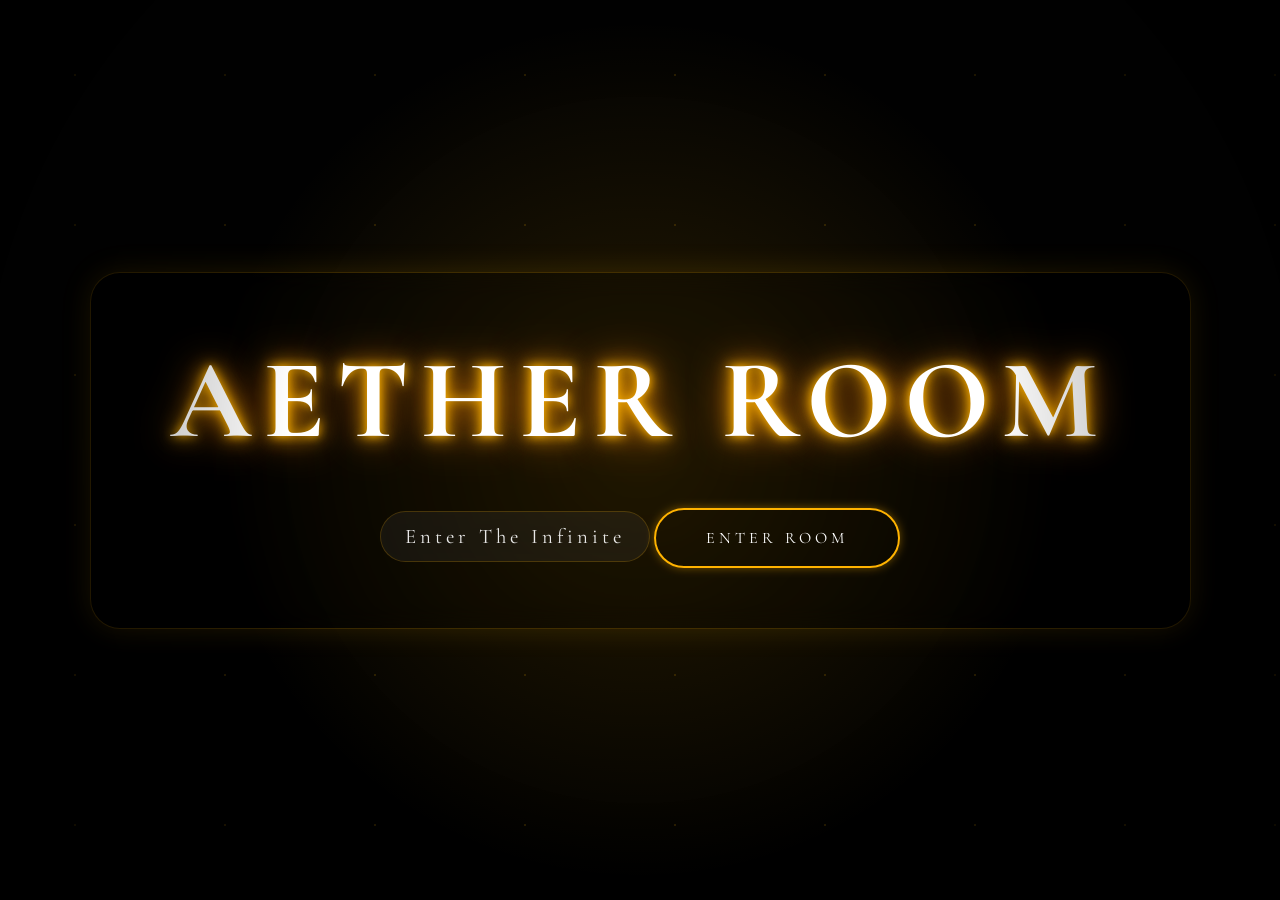
==== commit ac3c0110: "background image added for html open page" ====
--- a/index.html
+++ b/index.html
@@ -3,57 +3,52 @@
 <head>
     <meta charset="UTF-8">
     <meta name="viewport" content="width=device-width, initial-scale=1.0">
-    <title>Aether Room - Digital Relaxation Environment</title>
-    <link href="https://fonts.googleapis.com/css2?family=Inter:wght@400;600;800&display=swap" rel="stylesheet">
+    <title>AETHER ROOM</title>
+
+    <link rel="preconnect" href="https://fonts.googleapis.com">
+    <link rel="preconnect" href="https://fonts.gstatic.com" crossorigin>
+
+    <!-- Cinematic Serif Font -->
+    <link href="https://fonts.googleapis.com/css2?family=Cormorant+Garamond:wght@300;400;600;700&display=swap" rel="stylesheet">
+
     <link rel="stylesheet" href="style.css">
-    <link rel="stylesheet" href="https://cdnjs.cloudflare.com/ajax/libs/font-awesome/6.4.0/css/all.min.css">
 </head>
 <body>
-    <header>
-        <div class="logo">Aether Room</div>
-    </header>
 
-    <section class="hero" id="hero-content">
-        <h1>Aether Room</h1>
-        <p>Digital Relaxation Environment</p>
-        <a href="room.html" class="btn">Enter Room</a>
-    </section>
+    <!-- Background Image -->
+    <div class="background"></div>
 
-    <section class="features-section">
-        <h2>Features</h2>
-        <div class="features-grid">
-            <div class="feature-card">
-                <i class="fa-solid fa-cloud-sun-rain feature-icon"></i>
-                <h3>Weather System</h3>
-                <p>Dynamic, soothing weather conditions to match your mood.</p>
-            </div>
-            <div class="feature-card">
-                <i class="fa-solid fa-headphones feature-icon"></i>
-                <h3>Ambient Sounds</h3>
-                <p>High-quality immersive audio tracks for ultimate focus and calm.</p>
-            </div>
-            <div class="feature-card">
-                <i class="fa-solid fa-image feature-icon"></i>
-                <h3>Scene Selection</h3>
-                <p>Multiple environments from lofi cafes to nighttime cityscapes.</p>
-            </div>
-            <div class="feature-card">
-                <i class="fa-solid fa-upload feature-icon"></i>
-                <h3>Media Upload</h3>
-                <p>Personalize your space with your own background music or visuals.</p>
-            </div>
-            <div class="feature-card">
-                <i class="fa-solid fa-comment-dots feature-icon"></i>
-                <h3>Room Chat</h3>
-                <p>Connect quietly with others in a serene, distraction-free space.</p>
-            </div>
+    <!-- Light Rays -->
+    <div class="light-rays"></div>
+
+    <!-- Particles -->
+    <div class="particles"></div>
+
+    <!-- Vignette -->
+    <div class="vignette"></div>
+
+    <!-- Main Content -->
+    <main class="hero">
+
+        <div class="glass-panel">
+
+            <h1 class="title">
+                AETHER ROOM
+            </h1>
+
+            <p class="subtitle">
+                Enter The Infinite
+            </p>
+
+            <a href="room.html" class="enter-btn">
+                ENTER ROOM
+            </a>
+
         </div>
-    </section>
 
-    <footer>
-        <p>&copy; 2026 Aether Room Project. All rights reserved.</p>
-    </footer>
+    </main>
 
     <script src="script.js"></script>
+
 </body>
-</html>
+</html>
--- a/style.css
+++ b/style.css
@@ -1,202 +1,310 @@
-:root {
-  --bg-color: #0b0f19;
-  --surface-color: rgba(30, 41, 59, 0.7);
-  --text-primary: #f8fafc;
-  --text-secondary: #94a3b8;
-  --accent-color: #8b5cf6;
-  --accent-glow: rgba(139, 92, 246, 0.5);
-  --font-main: 'Inter', system-ui, -apple-system, sans-serif;
-}
-
-* {
-  margin: 0;
-  padding: 0;
-  box-sizing: border-box;
-}
-
-body {
-  background-color: var(--bg-color);
-  color: var(--text-primary);
-  font-family: var(--font-main);
-  line-height: 1.6;
-  overflow-x: hidden;
-  background-image: 
-    radial-gradient(circle at 15% 50%, rgba(139, 92, 246, 0.12), transparent 25%),
-    radial-gradient(circle at 85% 30%, rgba(56, 189, 248, 0.12), transparent 25%);
-  background-attachment: fixed;
-}
-
-/* Header */
-header {
-  display: flex;
-  justify-content: space-between;
-  align-items: center;
-  padding: 2rem 5%;
-  position: absolute;
-  top: 0;
-  width: 100%;
-  z-index: 10;
-}
-
-.logo {
-  font-size: 1.5rem;
-  font-weight: 700;
-  letter-spacing: 1px;
-  background: linear-gradient(to right, #e2e8f0, #94a3b8);
-  -webkit-background-clip: text;
-  -webkit-text-fill-color: transparent;
-}
-
-/* Hero Section */
-.hero {
-  height: 100vh;
-  display: flex;
-  flex-direction: column;
-  justify-content: center;
-  align-items: center;
-  text-align: center;
-  padding: 0 1rem;
-  position: relative;
-  transition: transform 0.1s ease-out;
-}
-
-.hero h1 {
-  font-size: 4.5rem;
-  font-weight: 800;
-  margin-bottom: 1rem;
-  background: linear-gradient(135deg, #ffffff, #a5b4fc);
-  -webkit-background-clip: text;
-  -webkit-text-fill-color: transparent;
-  animation: fadeUp 1s ease-out;
-}
-
-.hero p {
-  font-size: 1.5rem;
-  color: var(--text-secondary);
-  margin-bottom: 2.5rem;
-  max-width: 600px;
-  animation: fadeUp 1.2s ease-out;
-}
-
-.btn {
-  display: inline-block;
-  padding: 1rem 2.5rem;
-  font-size: 1.1rem;
-  font-weight: 600;
-  color: #fff;
-  background: linear-gradient(135deg, var(--accent-color), #3b82f6);
-  border: none;
-  border-radius: 50px;
-  text-decoration: none;
-  cursor: pointer;
-  transition: all 0.3s ease;
-  box-shadow: 0 4px 20px var(--accent-glow);
-  animation: fadeUp 1.4s ease-out;
-}
-
-.btn:hover {
-  transform: translateY(-3px) scale(1.02);
-  box-shadow: 0 8px 25px rgba(139, 92, 246, 0.7);
-}
-
-/* Features Section */
-.features-section {
-  padding: 5rem 5%;
-  max-width: 1200px;
-  margin: 0 auto;
-}
-
-.features-section h2 {
-  text-align: center;
-  font-size: 2.5rem;
-  margin-bottom: 3.5rem;
-  color: var(--text-primary);
-}
-
-.features-grid {
-  display: grid;
-  grid-template-columns: repeat(auto-fit, minmax(280px, 1fr));
-  gap: 2rem;
-}
-
-.feature-card {
-  background: var(--surface-color);
-  backdrop-filter: blur(12px);
-  border: 1px solid rgba(255, 255, 255, 0.08);
-  padding: 2.5rem 2rem;
-  border-radius: 24px;
-  text-align: center;
-  transition: transform 0.4s cubic-bezier(0.175, 0.885, 0.32, 1.275), background 0.3s ease, border-color 0.3s ease;
-  opacity: 0;
-  transform: translateY(30px);
-}
-
-.feature-card.visible {
-  opacity: 1;
-  transform: translateY(0);
-}
-
-.feature-card:hover {
-  transform: translateY(-12px);
-  background: rgba(40, 50, 70, 0.85);
-  border-color: rgba(255, 255, 255, 0.2);
-}
-
-.feature-icon {
-  font-size: 2.8rem;
-  margin-bottom: 1.5rem;
-  display: inline-block;
-  background: linear-gradient(135deg, var(--accent-color), #38bdf8);
-  -webkit-background-clip: text;
-  -webkit-text-fill-color: transparent;
-}
-
-.feature-card h3 {
-  font-size: 1.35rem;
-  margin-bottom: 0.8rem;
-  font-weight: 600;
-}
-
-.feature-card p {
-  color: var(--text-secondary);
-  font-size: 0.95rem;
-}
-
-/* Footer */
-footer {
-  text-align: center;
-  padding: 2rem;
-  color: var(--text-secondary);
-  font-size: 0.9rem;
-  border-top: 1px solid rgba(255, 255, 255, 0.05);
-  margin-top: 4rem;
-}
-
-/* Animations */
-@keyframes fadeUp {
-  from {
-    opacity: 0;
-    transform: translateY(30px);
-  }
-  to {
-    opacity: 1;
-    transform: translateY(0);
-  }
-}
-
-/* Responsive */
-@media (max-width: 768px) {
-  .hero h1 {
-    font-size: 3rem;
-  }
-  .hero p {
-    font-size: 1.2rem;
-  }
-  .features-grid {
-    grid-template-columns: 1fr;
-    gap: 1.5rem;
-  }
-  .feature-card {
-    padding: 2rem 1.5rem;
-  }
+/* ===== RESET ===== */
+
+*{
+    margin:0;
+    padding:0;
+    box-sizing:border-box;
+}
+
+body{
+    font-family:'Cormorant Garamond', serif;
+    overflow:hidden;
+    background:#050505;
+    color:white;
+}
+
+/* ===== BACKGROUND ===== */
+
+.background{
+    position:fixed;
+    inset:0;
+
+    background:url("assets/images/corridor.jpg") center center/cover no-repeat;
+
+    animation:zoomBackground 20s ease-in-out infinite alternate;
+    z-index:-5;
+}
+
+/* ===== DARK OVERLAY ===== */
+
+.background::after{
+    content:"";
+    position:absolute;
+    inset:0;
+
+    background:
+    linear-gradient(
+        to bottom,
+        rgba(0,0,0,.5),
+        rgba(0,0,0,.7)
+    );
+
+    z-index:-4;
+}
+
+/* ===== HERO ===== */
+
+.hero{
+    width:100%;
+    height:100vh;
+
+    display:flex;
+    justify-content:center;
+    align-items:center;
+
+    text-align:center;
+    padding:20px;
+}
+
+/* ===== GLASS PANEL ===== */
+
+.glass-panel{
+
+    padding:60px 80px;
+
+    backdrop-filter:blur(12px);
+
+    background:rgba(0,0,0,.15);
+
+    border:1px solid rgba(255,179,0,.2);
+
+    border-radius:30px;
+
+    box-shadow:
+    0 0 30px rgba(255,179,0,.15);
+
+    animation:fadeIn 2s ease;
+}
+
+/* ===== TITLE ===== */
+
+.title{
+
+    font-size:7rem;
+
+    letter-spacing:12px;
+
+    text-transform:uppercase;
+
+    font-weight:700;
+
+    color:white;
+
+    animation:
+    floatTitle 5s ease-in-out infinite;
+
+    text-shadow:
+    0 0 10px #ffb300,
+    0 0 20px #ffb300,
+    0 0 40px #ff7a00;
+}
+
+/* ===== SUBTITLE ===== */
+
+.subtitle{
+
+    margin-top:15px;
+
+    font-size:1.3rem;
+
+    letter-spacing:4px;
+
+    color:rgba(255,255,255,.9);
+
+    padding:12px 24px;
+
+    display:inline-block;
+
+    backdrop-filter:blur(10px);
+
+    border-radius:50px;
+
+    background:rgba(255,255,255,.05);
+
+    border:1px solid rgba(255,179,0,.2);
+}
+
+/* ===== BUTTON ===== */
+
+.enter-btn{
+
+    display:inline-block;
+
+    margin-top:40px;
+
+    padding:18px 50px;
+
+    border-radius:50px;
+
+    text-decoration:none;
+
+    color:white;
+
+    font-size:1rem;
+
+    letter-spacing:4px;
+
+    border:2px solid #ffb300;
+
+    background:transparent;
+
+    transition:.4s;
+
+    box-shadow:
+    0 0 10px rgba(255,179,0,.4);
+}
+
+.enter-btn:hover{
+
+    transform:
+    translateY(-4px)
+    scale(1.05);
+
+    background:
+    rgba(255,179,0,.1);
+
+    box-shadow:
+    0 0 15px #ffb300,
+    0 0 35px #ffb300,
+    0 0 60px #ff7a00;
+}
+
+/* ===== LIGHT RAYS ===== */
+
+.light-rays{
+
+    position:fixed;
+
+    inset:0;
+
+    background:
+    radial-gradient(
+        circle at center,
+        rgba(255,179,0,.15),
+        transparent 55%
+    );
+
+    mix-blend-mode:screen;
+
+    pointer-events:none;
+
+    z-index:-2;
+}
+
+/* ===== VIGNETTE ===== */
+
+.vignette{
+
+    position:fixed;
+
+    inset:0;
+
+    pointer-events:none;
+
+    background:
+    radial-gradient(
+        circle,
+        transparent 45%,
+        rgba(0,0,0,.7) 100%
+    );
+
+    z-index:10;
+}
+
+/* ===== PARTICLES ===== */
+
+.particles{
+
+    position:fixed;
+
+    inset:0;
+
+    pointer-events:none;
+
+    background-image:
+    radial-gradient(
+        rgba(255,179,0,.5) 1px,
+        transparent 1px
+    );
+
+    background-size:150px 150px;
+
+    opacity:.3;
+
+    animation:
+    particlesMove 25s linear infinite;
+}
+
+/* ===== ANIMATIONS ===== */
+
+@keyframes zoomBackground{
+
+    from{
+        transform:scale(1);
+    }
+
+    to{
+        transform:scale(1.1);
+    }
+}
+
+@keyframes floatTitle{
+
+    0%{
+        transform:translateY(0);
+    }
+
+    50%{
+        transform:translateY(-15px);
+    }
+
+    100%{
+        transform:translateY(0);
+    }
+}
+
+@keyframes fadeIn{
+
+    from{
+        opacity:0;
+        transform:translateY(30px);
+    }
+
+    to{
+        opacity:1;
+        transform:translateY(0);
+    }
+}
+
+@keyframes particlesMove{
+
+    from{
+        transform:translateY(0);
+    }
+
+    to{
+        transform:translateY(-300px);
+    }
+}
+
+/* ===== MOBILE ===== */
+
+@media(max-width:768px){
+
+    .glass-panel{
+        padding:40px 25px;
+    }
+
+    .title{
+        font-size:3rem;
+        letter-spacing:6px;
+    }
+
+    .subtitle{
+        font-size:1rem;
+    }
+
+    .enter-btn{
+        padding:14px 35px;
+    }
 }
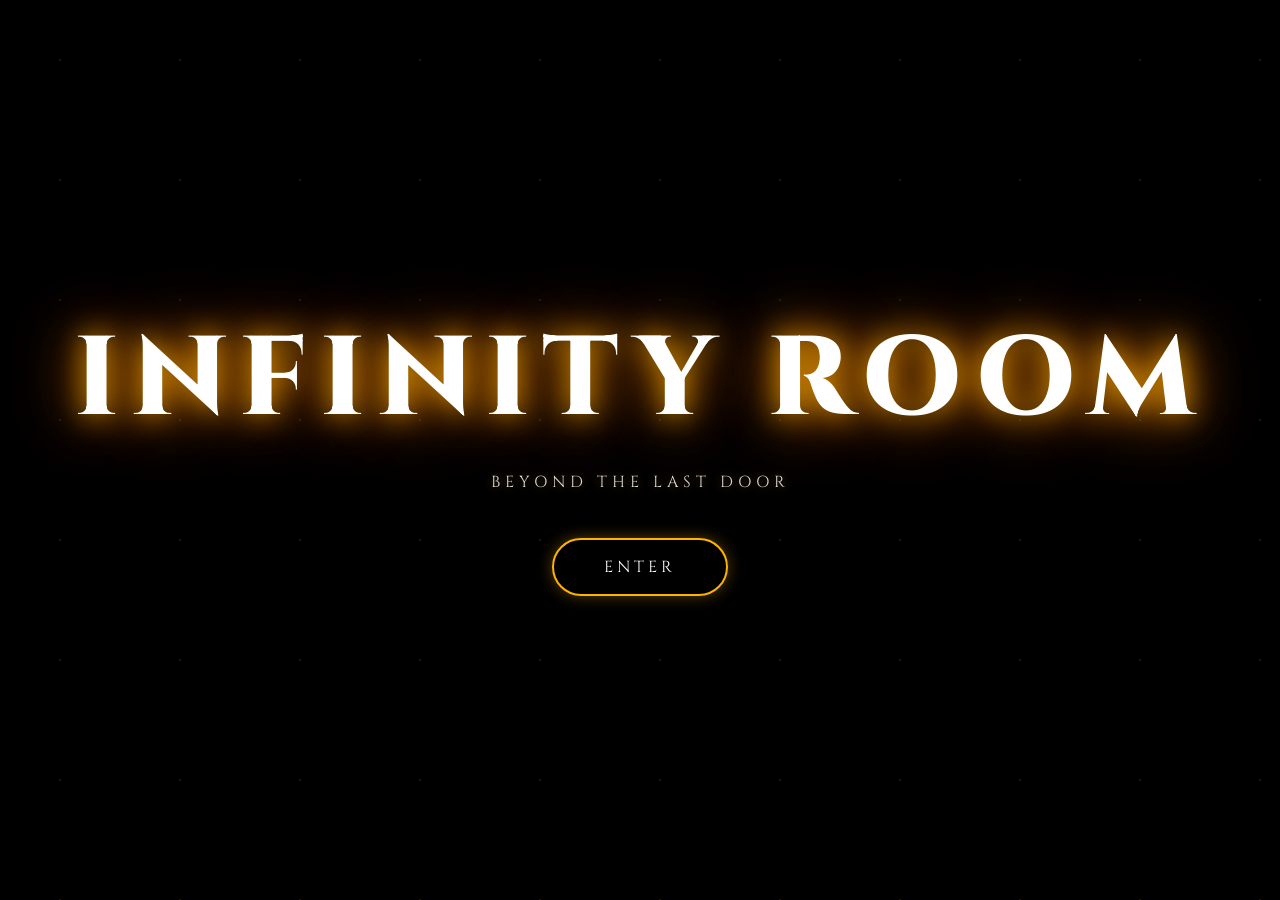
==== commit b7e55762: "new html for first page with bg" ====
--- a/index.html
+++ b/index.html
@@ -1,54 +1,46 @@
 <!DOCTYPE html>
 <html lang="en">
+
 <head>
     <meta charset="UTF-8">
     <meta name="viewport" content="width=device-width, initial-scale=1.0">
-    <title>AETHER ROOM</title>
-
-    <link rel="preconnect" href="https://fonts.googleapis.com">
-    <link rel="preconnect" href="https://fonts.gstatic.com" crossorigin>
-
-    <!-- Cinematic Serif Font -->
-    <link href="https://fonts.googleapis.com/css2?family=Cormorant+Garamond:wght@300;400;600;700&display=swap" rel="stylesheet">
+    <title>Infinity Room</title>
 
     <link rel="stylesheet" href="style.css">
+
+    <link href="https://fonts.googleapis.com/css2?family=Cinzel:wght@400;600;800&display=swap" rel="stylesheet">
 </head>
+
 <body>
 
-    <!-- Background Image -->
+    <!-- Background -->
     <div class="background"></div>
 
-    <!-- Light Rays -->
-    <div class="light-rays"></div>
+    <!-- Dark Overlay -->
+    <div class="overlay"></div>
 
-    <!-- Particles -->
-    <div class="particles"></div>
-
-    <!-- Vignette -->
-    <div class="vignette"></div>
+    <!-- Floating Particles -->
+    <div id="particles"></div>
 
     <!-- Main Content -->
-    <main class="hero">
+    <section class="hero">
 
-        <div class="glass-panel">
+        <h1 class="title">
+            INFINITY ROOM
+        </h1>
 
-            <h1 class="title">
-                AETHER ROOM
-            </h1>
+        <p class="subtitle">
+            Beyond The Last Door
+        </p>
 
-            <p class="subtitle">
-                Enter The Infinite
-            </p>
+        <a href="room.html" class="enter-btn">
+            ENTER
+        </a>
 
-            <a href="room.html" class="enter-btn">
-                ENTER ROOM
-            </a>
-
-        </div>
-
-    </main>
+    </section>
 
     <script src="script.js"></script>
 
 </body>
+
 </html>
--- a/style.css
+++ b/style.css
@@ -1,310 +1,218 @@
-/* ===== RESET ===== */
-
-*{
-    margin:0;
-    padding:0;
-    box-sizing:border-box;
-}
-
-body{
-    font-family:'Cormorant Garamond', serif;
-    overflow:hidden;
-    background:#050505;
-    color:white;
-}
-
-/* ===== BACKGROUND ===== */
-
-.background{
-    position:fixed;
-    inset:0;
-
-    background:url("assets/images/corridor.jpg") center center/cover no-repeat;
-
-    animation:zoomBackground 20s ease-in-out infinite alternate;
-    z-index:-5;
-}
-
-/* ===== DARK OVERLAY ===== */
-
-.background::after{
-    content:"";
-    position:absolute;
-    inset:0;
-
-    background:
-    linear-gradient(
-        to bottom,
-        rgba(0,0,0,.5),
-        rgba(0,0,0,.7)
+* {
+    margin: 0;
+    padding: 0;
+    box-sizing: border-box;
+}
+
+html,
+body {
+    width: 100%;
+    height: 100%;
+    overflow: hidden;
+    font-family: 'Cinzel', serif;
+    background: #000;
+}
+
+.background {
+    position: fixed;
+    top: 0;
+    left: 0;
+    width: 100%;
+    height: 100%;
+
+    background: url("corridor.jpeg") center center/cover no-repeat;
+
+    animation: zoom 20s ease-in-out infinite alternate;
+
+    z-index: -3;
+}
+
+.overlay {
+    position: fixed;
+    inset: 0;
+
+    background: linear-gradient(
+        rgba(0, 0, 0, 0.45),
+        rgba(0, 0, 0, 0.75)
     );
 
-    z-index:-4;
-}
-
-/* ===== HERO ===== */
-
-.hero{
-    width:100%;
-    height:100vh;
-
-    display:flex;
-    justify-content:center;
-    align-items:center;
-
-    text-align:center;
-    padding:20px;
-}
-
-/* ===== GLASS PANEL ===== */
-
-.glass-panel{
-
-    padding:60px 80px;
-
-    backdrop-filter:blur(12px);
-
-    background:rgba(0,0,0,.15);
-
-    border:1px solid rgba(255,179,0,.2);
-
-    border-radius:30px;
+    z-index: -2;
+}
+
+.overlay::after {
+    content: "";
+
+    position: absolute;
+    inset: 0;
+
+    background: radial-gradient(
+        circle,
+        transparent 30%,
+        rgba(0, 0, 0, 0.85) 100%
+    );
+}
+
+.hero {
+    height: 100vh;
+
+    display: flex;
+    flex-direction: column;
+
+    justify-content: center;
+    align-items: center;
+
+    text-align: center;
+
+    padding: 20px;
+
+    animation: fadeIn 2s ease;
+}
+
+.title {
+    color: white;
+
+    font-size: 7rem;
+
+    font-weight: 800;
+
+    letter-spacing: 12px;
+
+    text-transform: uppercase;
+
+    text-shadow:
+        0 0 10px rgba(255, 180, 0, 0.8),
+        0 0 25px rgba(255, 180, 0, 0.7),
+        0 0 60px rgba(255, 120, 0, 0.6);
+
+    animation: floatTitle 5s ease-in-out infinite;
+}
+
+.subtitle {
+    margin-top: 15px;
+
+    color: rgba(255, 255, 255, 0.85);
+
+    letter-spacing: 5px;
+
+    font-size: 1rem;
+
+    text-transform: uppercase;
+
+    text-shadow: 0 0 10px rgba(255, 180, 0, 0.4);
+}
+
+.enter-btn {
+    margin-top: 45px;
+
+    text-decoration: none;
+
+    color: white;
+
+    border: 2px solid #ffb300;
+
+    padding: 16px 50px;
+
+    border-radius: 50px;
+
+    letter-spacing: 4px;
+
+    font-size: 1rem;
+
+    transition: 0.4s ease;
+
+    backdrop-filter: blur(5px);
+
+    background: rgba(0, 0, 0, 0.25);
+
+    box-shadow: 0 0 15px rgba(255, 179, 0, 0.35);
+}
+
+.enter-btn:hover {
+    transform: translateY(-5px) scale(1.05);
+
+    background: rgba(255, 179, 0, 0.08);
 
     box-shadow:
-    0 0 30px rgba(255,179,0,.15);
-
-    animation:fadeIn 2s ease;
-}
-
-/* ===== TITLE ===== */
-
-.title{
-
-    font-size:7rem;
-
-    letter-spacing:12px;
-
-    text-transform:uppercase;
-
-    font-weight:700;
-
-    color:white;
-
-    animation:
-    floatTitle 5s ease-in-out infinite;
-
-    text-shadow:
-    0 0 10px #ffb300,
-    0 0 20px #ffb300,
-    0 0 40px #ff7a00;
-}
-
-/* ===== SUBTITLE ===== */
-
-.subtitle{
-
-    margin-top:15px;
-
-    font-size:1.3rem;
-
-    letter-spacing:4px;
-
-    color:rgba(255,255,255,.9);
-
-    padding:12px 24px;
-
-    display:inline-block;
-
-    backdrop-filter:blur(10px);
-
-    border-radius:50px;
-
-    background:rgba(255,255,255,.05);
-
-    border:1px solid rgba(255,179,0,.2);
-}
-
-/* ===== BUTTON ===== */
-
-.enter-btn{
-
-    display:inline-block;
-
-    margin-top:40px;
-
-    padding:18px 50px;
-
-    border-radius:50px;
-
-    text-decoration:none;
-
-    color:white;
-
-    font-size:1rem;
-
-    letter-spacing:4px;
-
-    border:2px solid #ffb300;
-
-    background:transparent;
-
-    transition:.4s;
-
-    box-shadow:
-    0 0 10px rgba(255,179,0,.4);
-}
-
-.enter-btn:hover{
-
-    transform:
-    translateY(-4px)
-    scale(1.05);
-
-    background:
-    rgba(255,179,0,.1);
-
-    box-shadow:
-    0 0 15px #ffb300,
-    0 0 35px #ffb300,
-    0 0 60px #ff7a00;
-}
-
-/* ===== LIGHT RAYS ===== */
-
-.light-rays{
-
-    position:fixed;
-
-    inset:0;
-
-    background:
-    radial-gradient(
-        circle at center,
-        rgba(255,179,0,.15),
-        transparent 55%
-    );
-
-    mix-blend-mode:screen;
-
-    pointer-events:none;
-
-    z-index:-2;
-}
-
-/* ===== VIGNETTE ===== */
-
-.vignette{
-
-    position:fixed;
-
-    inset:0;
-
-    pointer-events:none;
-
-    background:
-    radial-gradient(
-        circle,
-        transparent 45%,
-        rgba(0,0,0,.7) 100%
-    );
-
-    z-index:10;
-}
-
-/* ===== PARTICLES ===== */
-
-.particles{
-
-    position:fixed;
-
-    inset:0;
-
-    pointer-events:none;
-
-    background-image:
-    radial-gradient(
-        rgba(255,179,0,.5) 1px,
+        0 0 20px #ffb300,
+        0 0 40px #ffb300,
+        0 0 80px rgba(255, 122, 0, 0.8);
+}
+
+#particles {
+    position: fixed;
+    inset: 0;
+
+    pointer-events: none;
+
+    background-image: radial-gradient(
+        rgba(255, 179, 0, 0.5) 1px,
         transparent 1px
     );
 
-    background-size:150px 150px;
-
-    opacity:.3;
-
-    animation:
-    particlesMove 25s linear infinite;
-}
-
-/* ===== ANIMATIONS ===== */
-
-@keyframes zoomBackground{
-
-    from{
-        transform:scale(1);
-    }
-
-    to{
-        transform:scale(1.1);
-    }
-}
-
-@keyframes floatTitle{
-
-    0%{
-        transform:translateY(0);
-    }
-
-    50%{
-        transform:translateY(-15px);
-    }
-
-    100%{
-        transform:translateY(0);
-    }
-}
-
-@keyframes fadeIn{
-
-    from{
-        opacity:0;
-        transform:translateY(30px);
-    }
-
-    to{
-        opacity:1;
-        transform:translateY(0);
-    }
-}
-
-@keyframes particlesMove{
-
-    from{
-        transform:translateY(0);
-    }
-
-    to{
-        transform:translateY(-300px);
-    }
-}
-
-/* ===== MOBILE ===== */
-
-@media(max-width:768px){
-
-    .glass-panel{
-        padding:40px 25px;
-    }
-
-    .title{
-        font-size:3rem;
-        letter-spacing:6px;
-    }
-
-    .subtitle{
-        font-size:1rem;
-    }
-
-    .enter-btn{
-        padding:14px 35px;
-    }
+    background-size: 120px 120px;
+
+    opacity: 0.25;
+
+    animation: particlesMove 25s linear infinite;
+}
+
+@keyframes zoom {
+    from {
+        transform: scale(1);
+    }
+
+    to {
+        transform: scale(1.12);
+    }
+}
+
+@keyframes floatTitle {
+    0% {
+        transform: translateY(0);
+    }
+
+    50% {
+        transform: translateY(-12px);
+    }
+
+    100% {
+        transform: translateY(0);
+    }
+}
+
+@keyframes fadeIn {
+    from {
+        opacity: 0;
+    }
+
+    to {
+        opacity: 1;
+    }
+}
+
+@keyframes particlesMove {
+    from {
+        transform: translateY(0);
+    }
+
+    to {
+        transform: translateY(-300px);
+    }
+}
+
+@media (max-width: 768px) {
+
+    .title {
+        font-size: 3rem;
+        letter-spacing: 6px;
+    }
+
+    .subtitle {
+        font-size: 0.8rem;
+    }
+
+    .enter-btn {
+        padding: 14px 35px;
+    }
+
 }
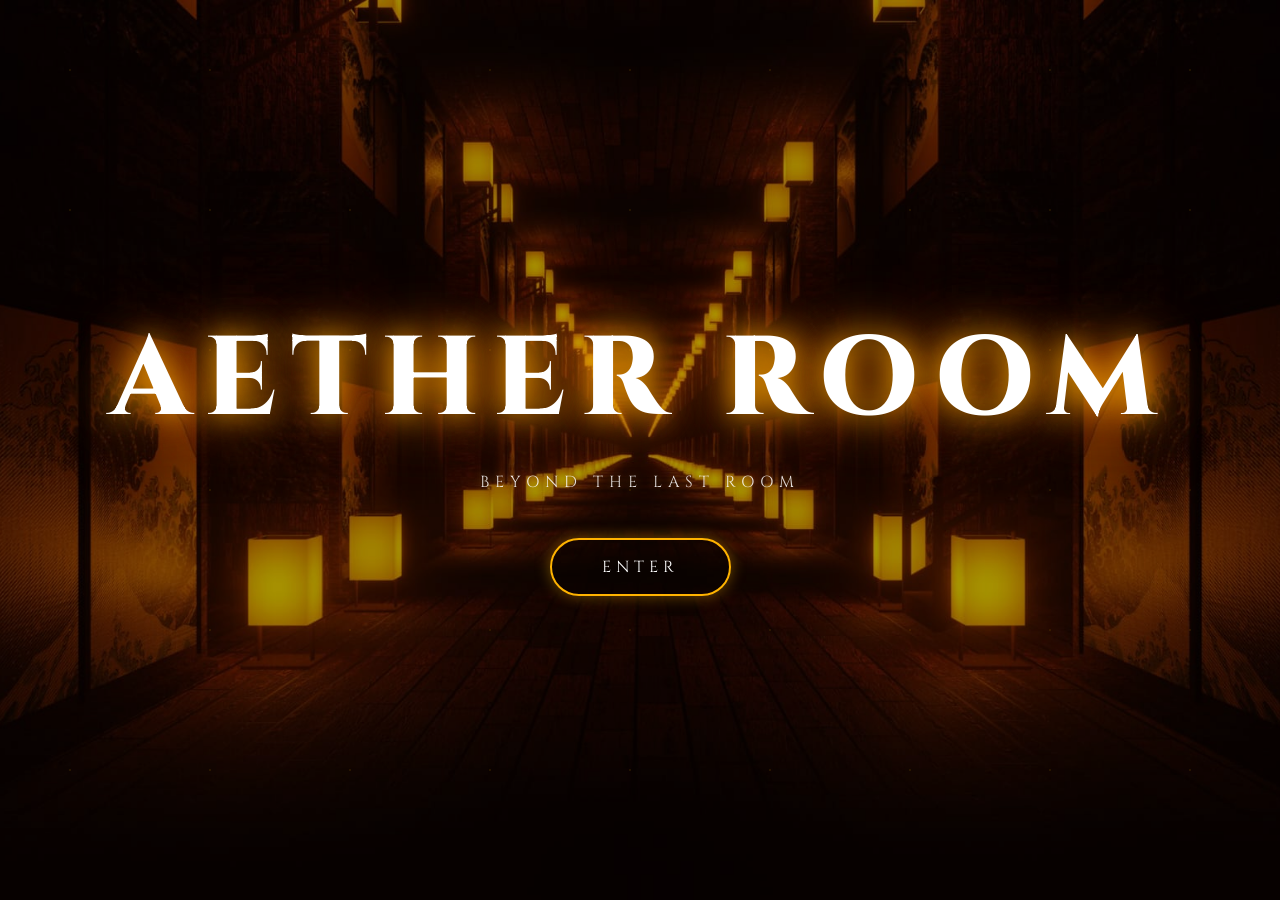
==== commit af0850fd: "room bg added and updated" ====
--- a/index.html
+++ b/index.html
@@ -4,7 +4,7 @@
 <head>
     <meta charset="UTF-8">
     <meta name="viewport" content="width=device-width, initial-scale=1.0">
-    <title>Infinity Room</title>
+    <title>Aether Room</title>
 
     <link rel="stylesheet" href="style.css">
 
@@ -26,11 +26,11 @@
     <section class="hero">
 
         <h1 class="title">
-            INFINITY ROOM
+            Aether ROOM
         </h1>
 
         <p class="subtitle">
-            Beyond The Last Door
+            BeyonD ThE LasT RooM
         </p>
 
         <a href="room.html" class="enter-btn">
--- a/style.css
+++ b/style.css
@@ -1,218 +1,209 @@
-* {
-    margin: 0;
-    padding: 0;
-    box-sizing: border-box;
+@import url('https://fonts.googleapis.com/css2?family=Cinzel:wght@400;600;800&display=swap');
+
+*{
+    margin:0;
+    padding:0;
+    box-sizing:border-box;
 }
 
 html,
-body {
-    width: 100%;
-    height: 100%;
-    overflow: hidden;
-    font-family: 'Cinzel', serif;
-    background: #000;
-}
-
-.background {
-    position: fixed;
-    top: 0;
-    left: 0;
-    width: 100%;
-    height: 100%;
-
-    background: url("corridor.jpeg") center center/cover no-repeat;
-
-    animation: zoom 20s ease-in-out infinite alternate;
-
-    z-index: -3;
-}
-
-.overlay {
-    position: fixed;
-    inset: 0;
-
-    background: linear-gradient(
-        rgba(0, 0, 0, 0.45),
-        rgba(0, 0, 0, 0.75)
-    );
-
-    z-index: -2;
-}
-
-.overlay::after {
-    content: "";
-
-    position: absolute;
-    inset: 0;
-
-    background: radial-gradient(
-        circle,
-        transparent 30%,
-        rgba(0, 0, 0, 0.85) 100%
-    );
-}
-
-.hero {
-    height: 100vh;
-
-    display: flex;
-    flex-direction: column;
-
-    justify-content: center;
-    align-items: center;
-
-    text-align: center;
-
-    padding: 20px;
-
-    animation: fadeIn 2s ease;
-}
-
-.title {
-    color: white;
-
-    font-size: 7rem;
-
-    font-weight: 800;
-
-    letter-spacing: 12px;
-
-    text-transform: uppercase;
+body{
+    width:100%;
+    height:100%;
+    overflow:hidden;
+    font-family:'Cinzel', serif;
+    background:#000;
+}
+
+/* Background */
+.background{
+    position:fixed;
+    top:0;
+    left:0;
+
+    width:100%;
+    height:100%;
+
+    background-image:url("corridor.jpeg");
+    background-size:cover;
+    background-position:center;
+    background-repeat:no-repeat;
+
+    z-index:0;
+}
+
+.overlay{
+    position:fixed;
+    top:0;
+    left:0;
+
+    width:100%;
+    height:100%;
+
+    background:rgba(0,0,0,0.35);
+
+    z-index:1;
+}
+
+.hero{
+    position:relative;
+    z-index:2;
+
+    height:100vh;
+
+    display:flex;
+    flex-direction:column;
+
+    justify-content:center;
+    align-items:center;
+
+    text-align:center;
+}
+/* Main Title */
+
+.title{
+    color:#fff;
+
+    font-size:7rem;
+
+    font-weight:800;
+
+    letter-spacing:14px;
+
+    text-transform:uppercase;
 
     text-shadow:
-        0 0 10px rgba(255, 180, 0, 0.8),
-        0 0 25px rgba(255, 180, 0, 0.7),
-        0 0 60px rgba(255, 120, 0, 0.6);
-
-    animation: floatTitle 5s ease-in-out infinite;
-}
-
-.subtitle {
-    margin-top: 15px;
-
-    color: rgba(255, 255, 255, 0.85);
-
-    letter-spacing: 5px;
-
-    font-size: 1rem;
-
-    text-transform: uppercase;
-
-    text-shadow: 0 0 10px rgba(255, 180, 0, 0.4);
-}
-
-.enter-btn {
-    margin-top: 45px;
-
-    text-decoration: none;
-
-    color: white;
-
-    border: 2px solid #ffb300;
-
-    padding: 16px 50px;
-
-    border-radius: 50px;
-
-    letter-spacing: 4px;
-
-    font-size: 1rem;
-
-    transition: 0.4s ease;
-
-    backdrop-filter: blur(5px);
-
-    background: rgba(0, 0, 0, 0.25);
-
-    box-shadow: 0 0 15px rgba(255, 179, 0, 0.35);
-}
-
-.enter-btn:hover {
-    transform: translateY(-5px) scale(1.05);
-
-    background: rgba(255, 179, 0, 0.08);
+    0 0 15px rgba(255,179,0,0.9),
+    0 0 30px rgba(255,179,0,0.8),
+    0 0 60px rgba(255,122,0,0.7);
+
+    animation:floatTitle 6s ease-in-out infinite;
+}
+
+/* Subtitle */
+
+.subtitle{
+    margin-top:15px;
+
+    color:rgba(255,255,255,0.85);
+
+    letter-spacing:6px;
+
+    font-size:1rem;
+
+    text-transform:uppercase;
+
+    text-shadow:
+    0 0 10px rgba(255,179,0,0.4);
+}
+
+/* Button */
+
+.enter-btn{
+    margin-top:45px;
+
+    text-decoration:none;
+
+    color:#fff;
+
+    border:2px solid #ffb300;
+
+    padding:16px 50px;
+
+    border-radius:50px;
+
+    font-size:1rem;
+
+    letter-spacing:5px;
+
+    transition:all .4s ease;
+
+    background:rgba(0,0,0,0.25);
 
     box-shadow:
-        0 0 20px #ffb300,
-        0 0 40px #ffb300,
-        0 0 80px rgba(255, 122, 0, 0.8);
-}
-
-#particles {
-    position: fixed;
-    inset: 0;
-
-    pointer-events: none;
-
-    background-image: radial-gradient(
-        rgba(255, 179, 0, 0.5) 1px,
+    0 0 15px rgba(255,179,0,0.4);
+}
+
+.enter-btn:hover{
+    transform:
+    translateY(-5px)
+    scale(1.05);
+
+    background:
+    rgba(255,179,0,0.08);
+
+    box-shadow:
+    0 0 20px #ffb300,
+    0 0 40px #ffb300,
+    0 0 80px rgba(255,122,0,0.8);
+}
+
+/* Particles */
+
+#particles{
+    position:fixed;
+    inset:0;
+
+    pointer-events:none;
+
+    background-image:
+    radial-gradient(
+        rgba(255,179,0,0.6) 1px,
         transparent 1px
     );
 
-    background-size: 120px 120px;
-
-    opacity: 0.25;
-
-    animation: particlesMove 25s linear infinite;
-}
-
-@keyframes zoom {
-    from {
-        transform: scale(1);
-    }
-
-    to {
-        transform: scale(1.12);
-    }
-}
-
-@keyframes floatTitle {
-    0% {
-        transform: translateY(0);
-    }
-
-    50% {
-        transform: translateY(-12px);
-    }
-
-    100% {
-        transform: translateY(0);
-    }
-}
-
-@keyframes fadeIn {
-    from {
-        opacity: 0;
-    }
-
-    to {
-        opacity: 1;
-    }
-}
-
-@keyframes particlesMove {
-    from {
-        transform: translateY(0);
-    }
-
-    to {
-        transform: translateY(-300px);
-    }
-}
-
-@media (max-width: 768px) {
-
-    .title {
-        font-size: 3rem;
-        letter-spacing: 6px;
-    }
-
-    .subtitle {
-        font-size: 0.8rem;
-    }
-
-    .enter-btn {
-        padding: 14px 35px;
-    }
-
+    background-size:140px 140px;
+
+    opacity:.25;
+
+    animation:
+    particlesMove 25s linear infinite;
+}
+
+/* Animations */
+
+@keyframes floatTitle{
+
+    0%{
+        transform:translateY(0px);
+    }
+
+    50%{
+        transform:translateY(-10px);
+    }
+
+    100%{
+        transform:translateY(0px);
+    }
+}
+
+@keyframes particlesMove{
+
+    from{
+        transform:translateY(0);
+    }
+
+    to{
+        transform:translateY(-300px);
+    }
+}
+
+/* Mobile */
+
+@media(max-width:768px){
+
+    .title{
+        font-size:3rem;
+        letter-spacing:6px;
+    }
+
+    .subtitle{
+        font-size:.8rem;
+        letter-spacing:3px;
+    }
+
+    .enter-btn{
+        padding:14px 35px;
+        font-size:.9rem;
+    }
 }
